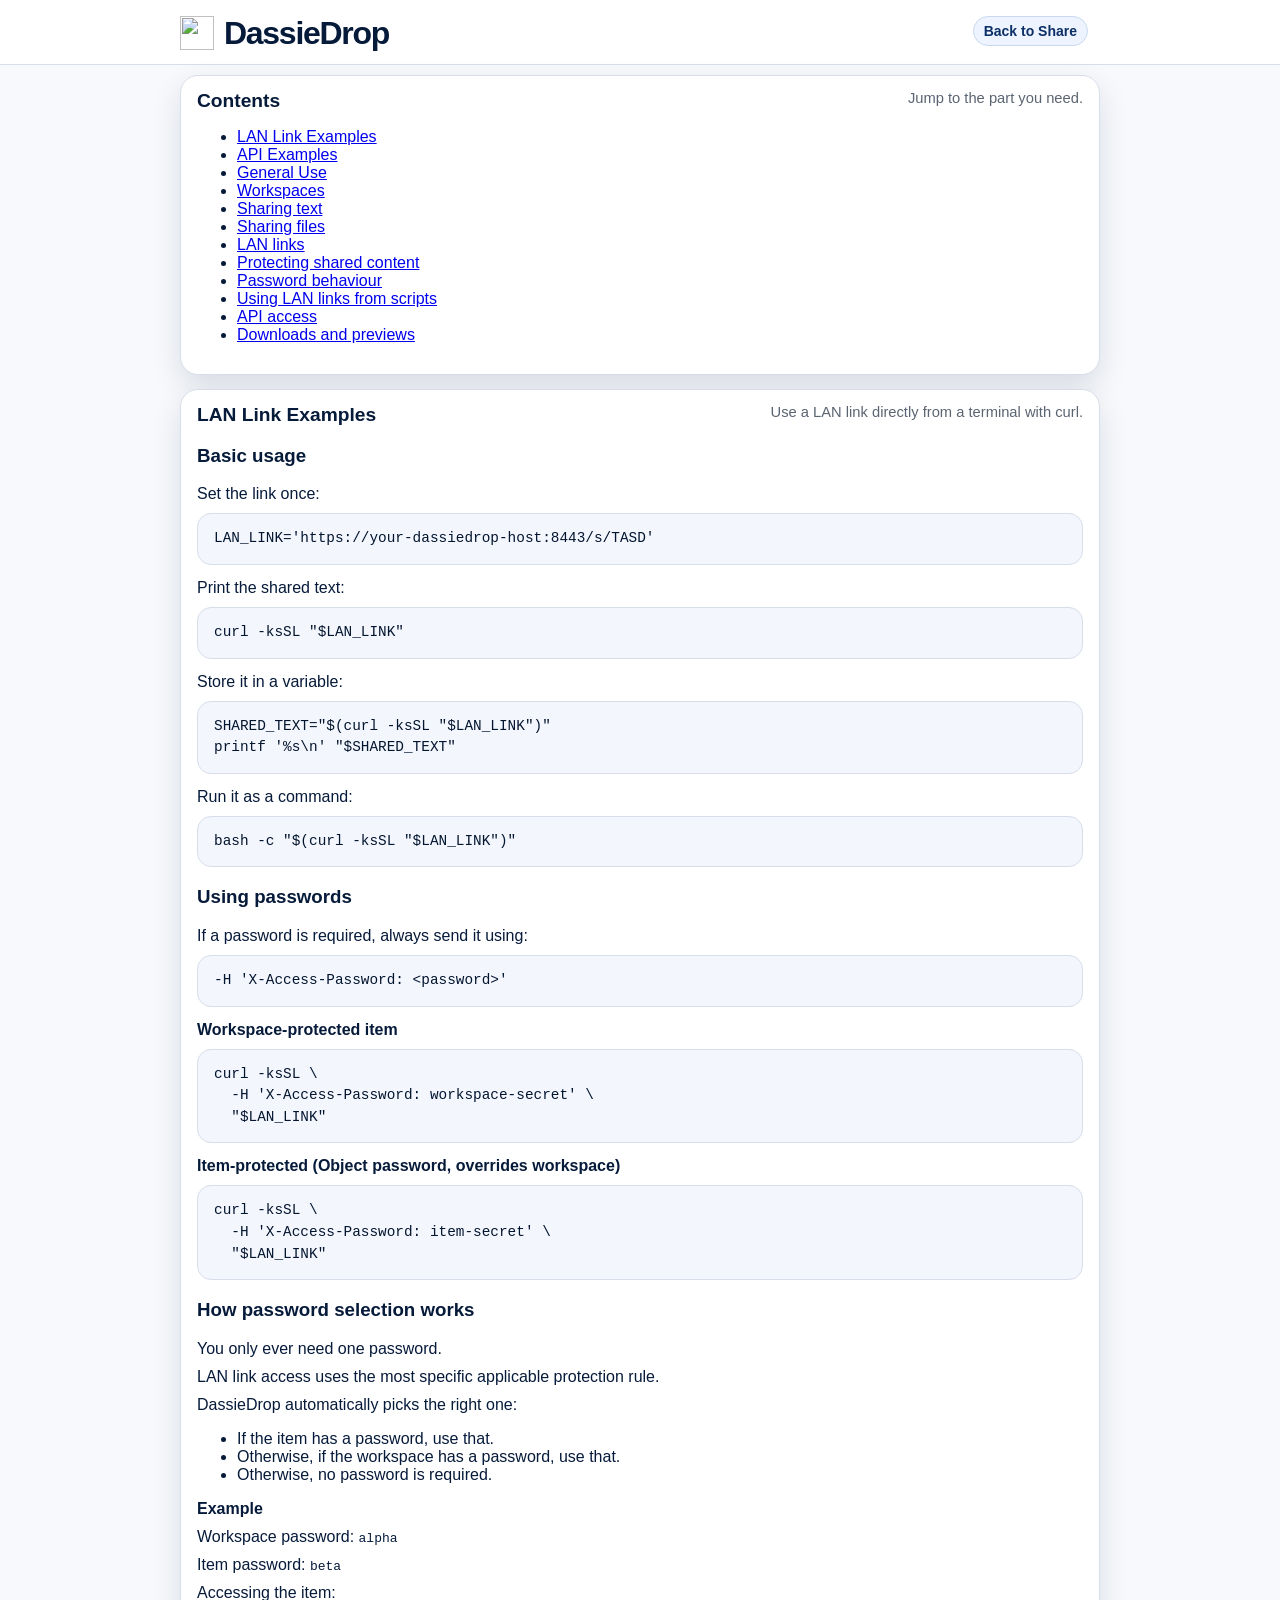
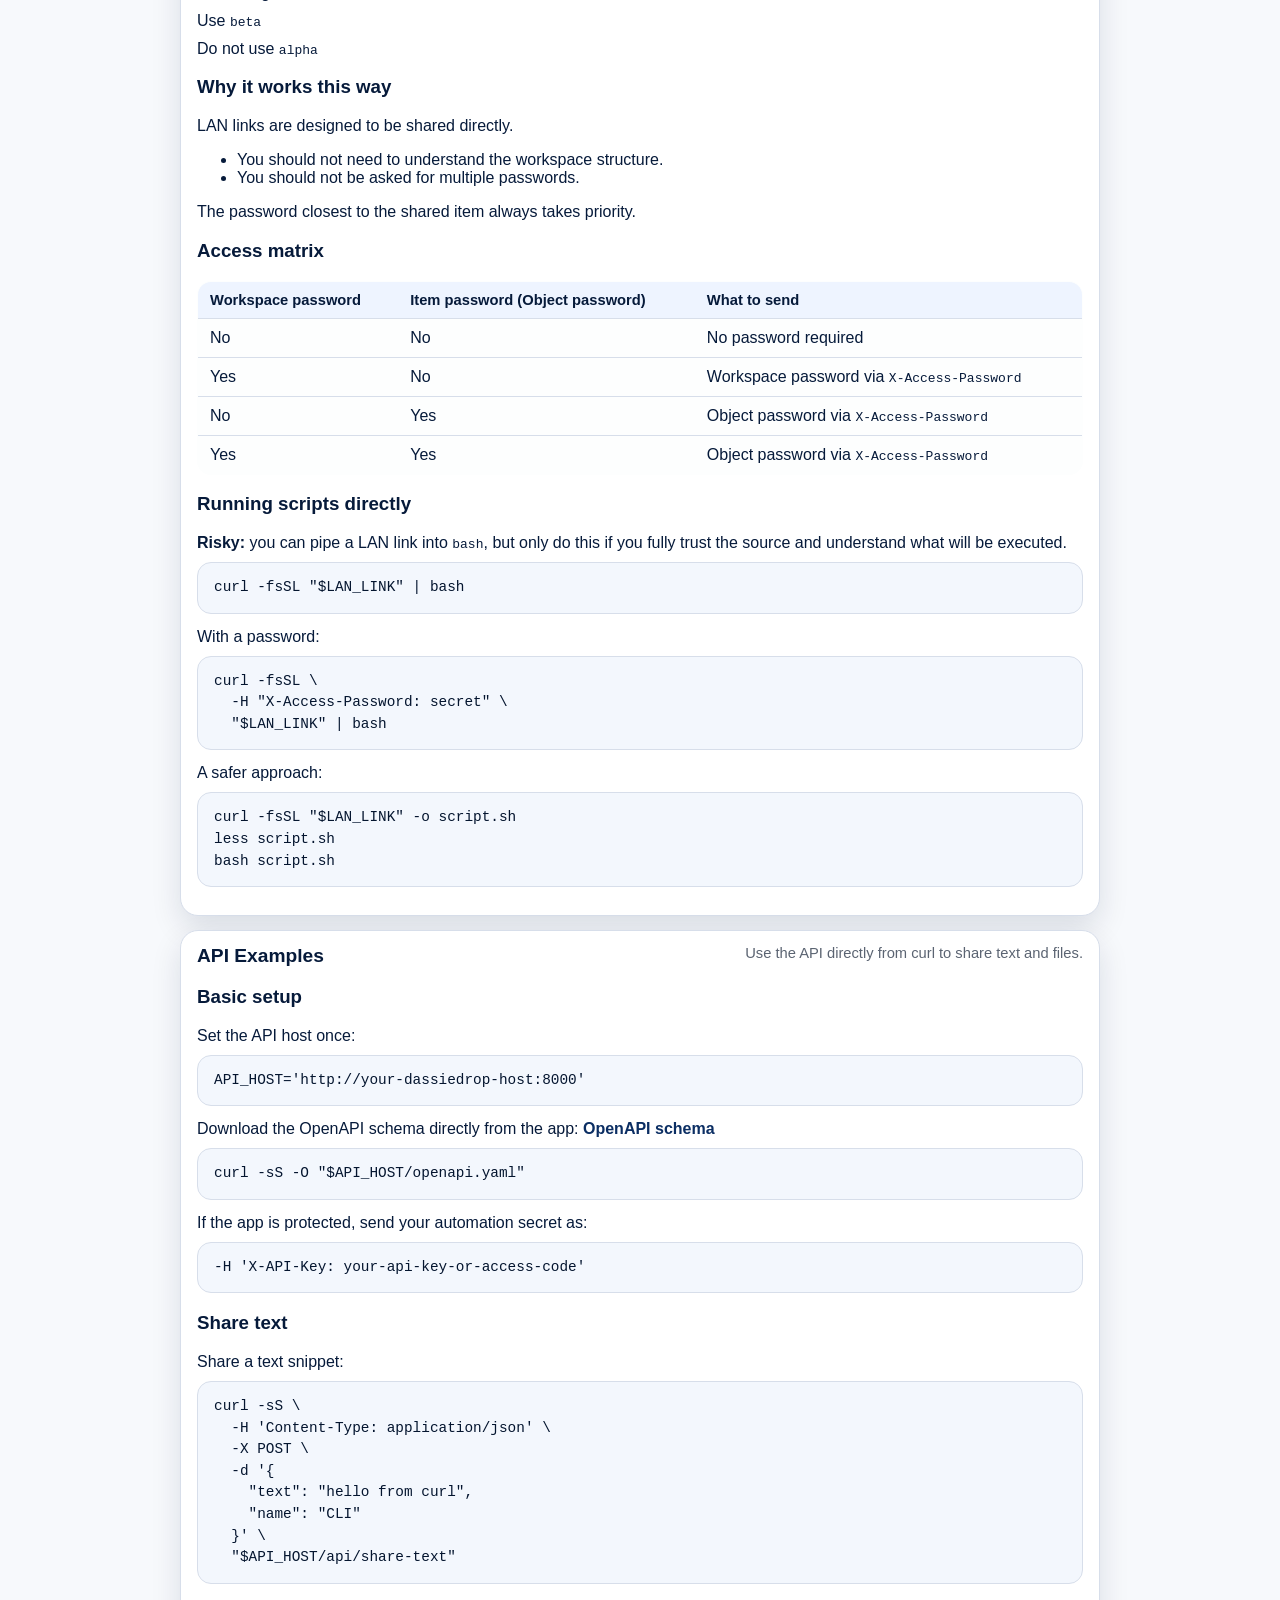
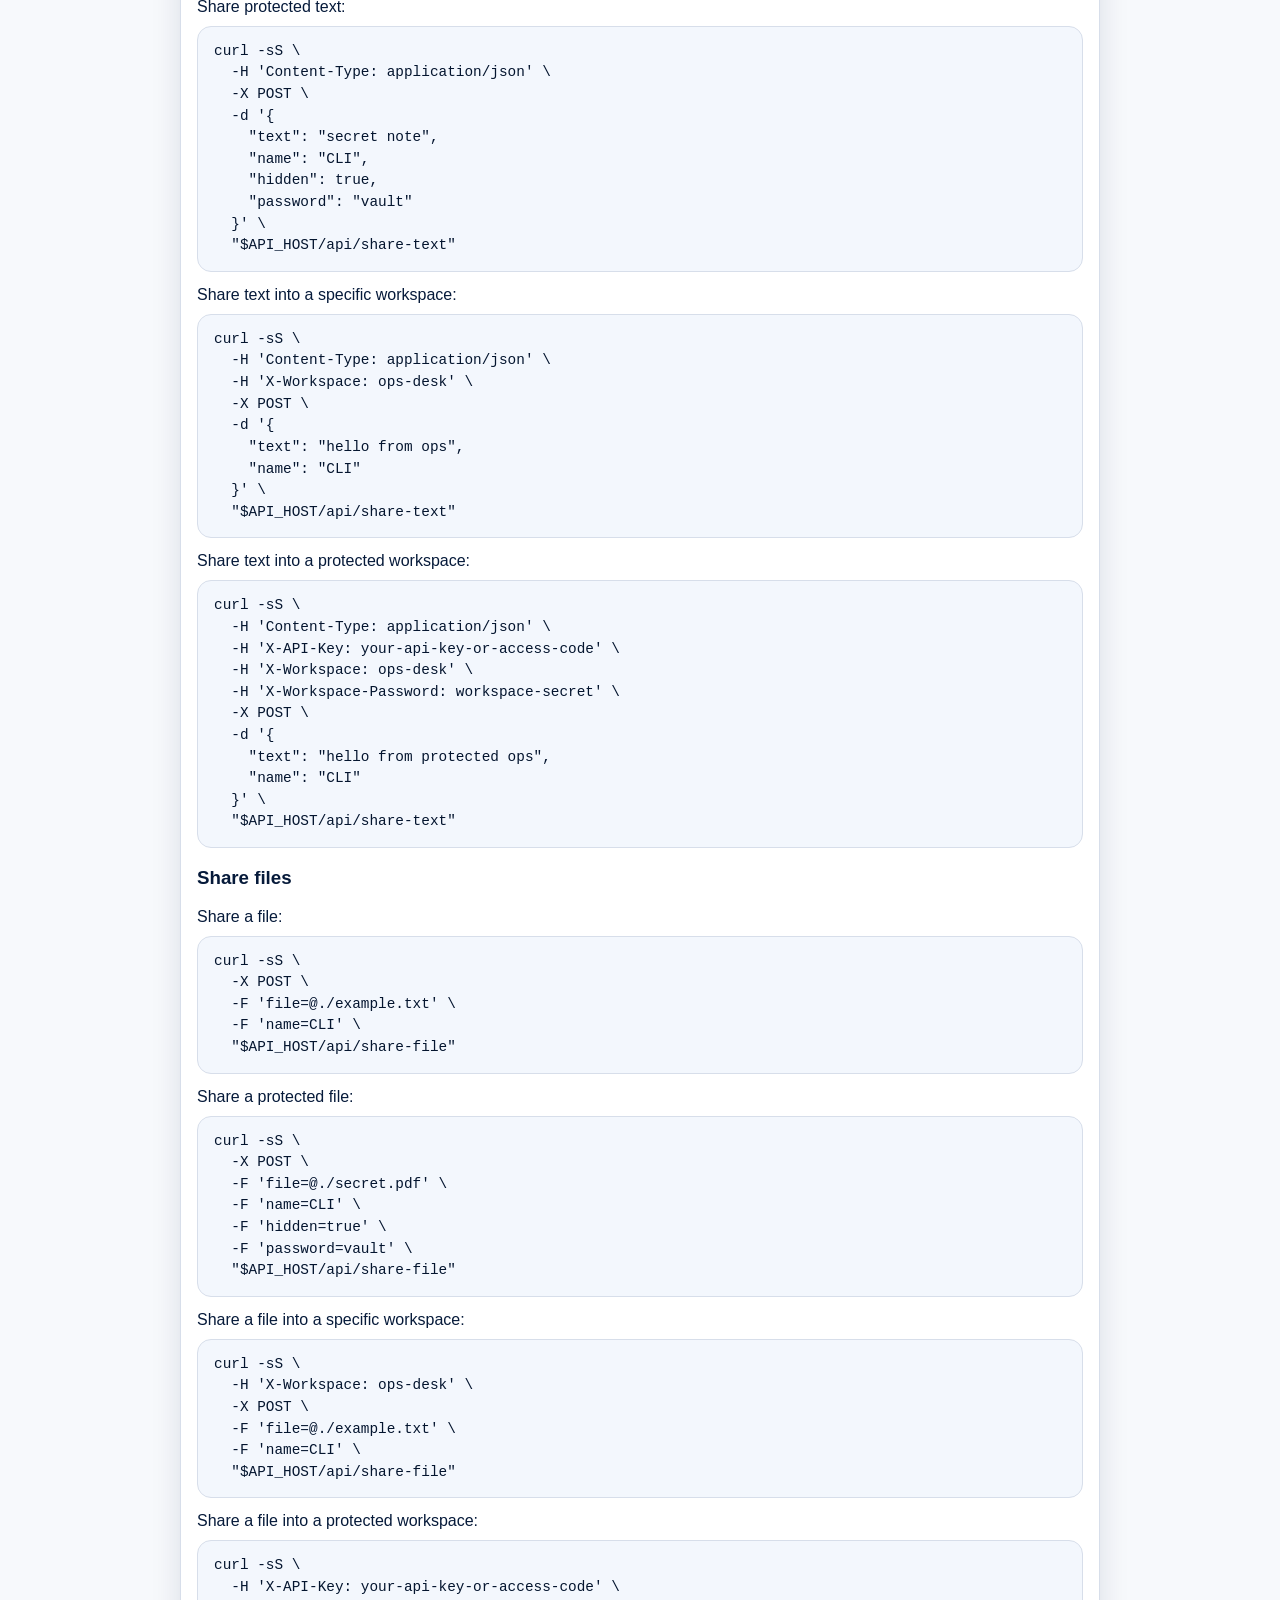
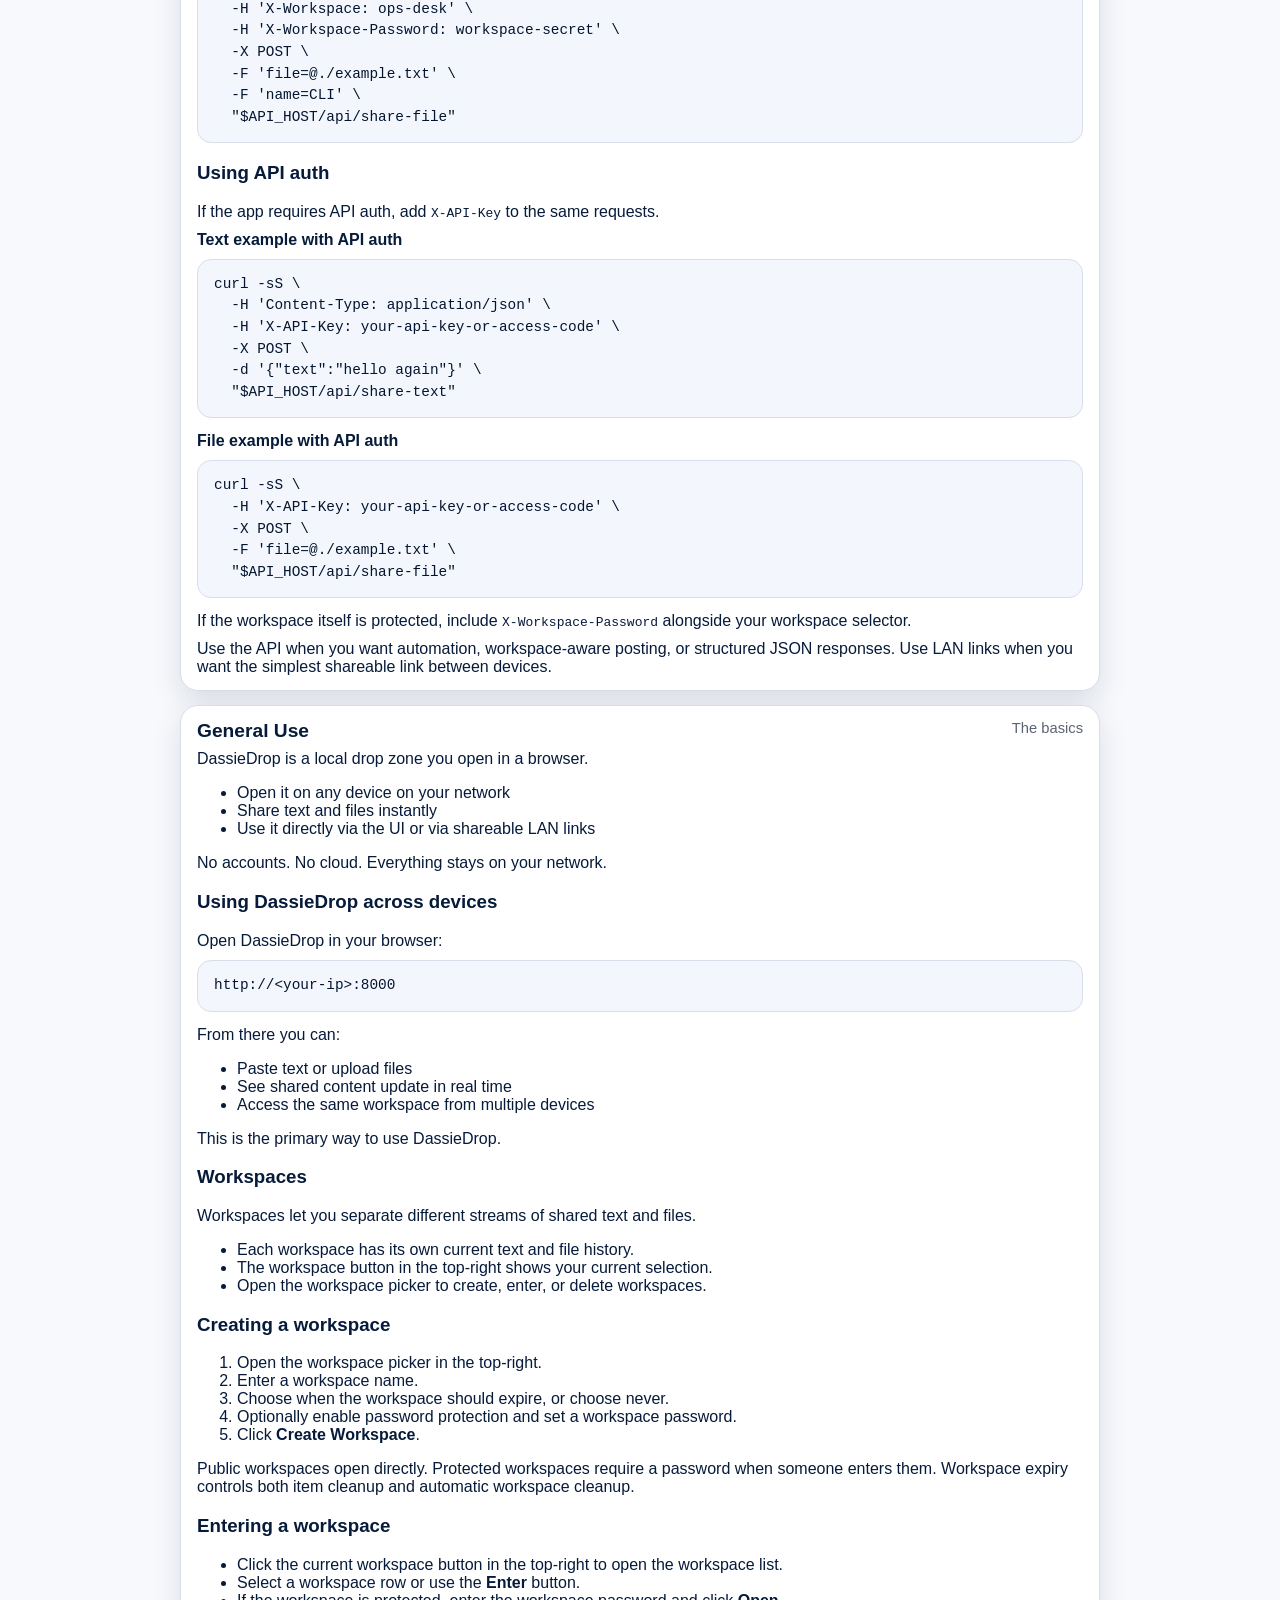
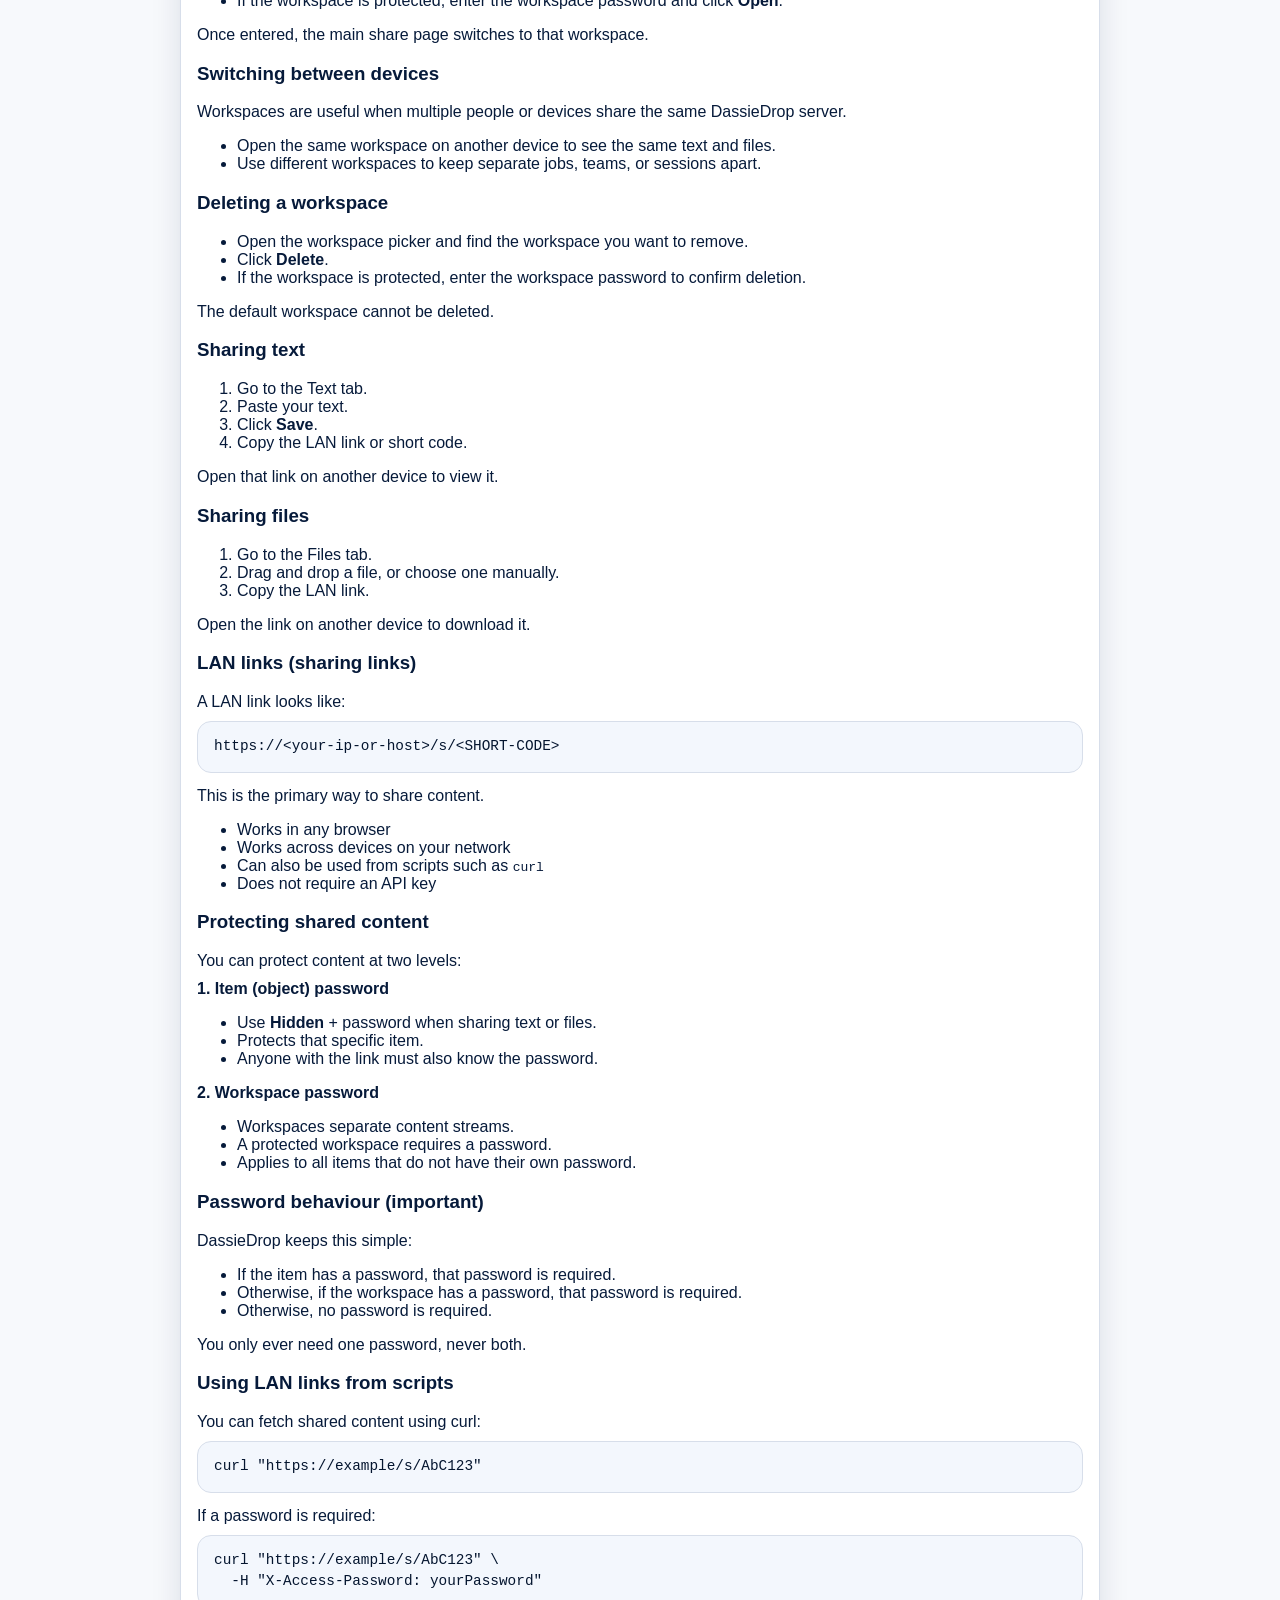
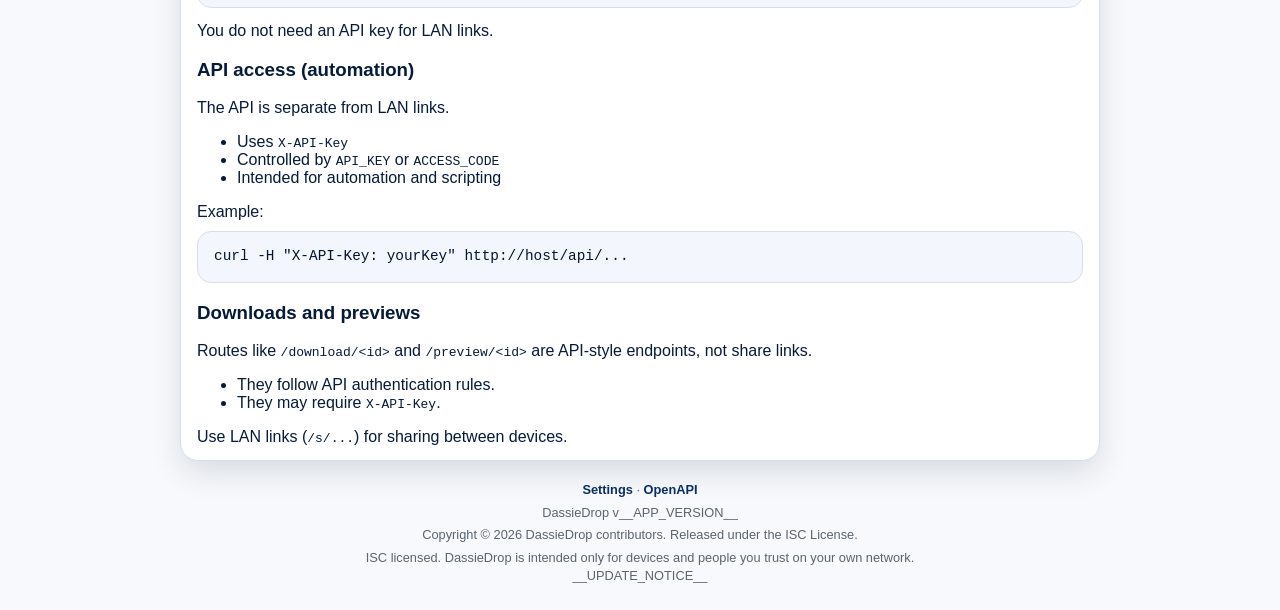
==== templates/help.html @ 5d71a3f2 "Add workspace settings and stronger secret hashing" ====
<!doctype html>
<html lang="en">
<head>
  <meta charset="utf-8">
  <meta name="viewport" content="width=device-width, initial-scale=1">
  <title>DassieDrop Help</title>
  <meta name="dassiedrop-csrf-token" content="__CSRF_TOKEN__">
  <link rel="icon" type="image/png" href="/assets/DassieDrop-dassie-icon.png">
  <link rel="stylesheet" href="/assets/app.css">
</head>
<body>
<div class="header-bar">
  <main class="shell shell-header">
    <section class="hero">
      <div class="hero-top">
        <div class="hero-copy">
          <div class="hero-title-row hero-title-row-workspace">
            <div class="hero-brand-row">
              <a class="hero-brand-link" href="https://github.com/vossie/DassieDrop" target="_blank" rel="noreferrer">
                <img class="hero-mark" src="/assets/DassieDrop-dassie-icon.png" alt="">
                <span class="hero-title-text">DassieDrop</span>
              </a>
            </div>
            <div class="workspace-selector-wrap">
              <a class="workspace-pill" href="/" aria-label="Back to main share page" title="Back to main share page">
                <span class="workspace-pill-label">Back to Share</span>
              </a>
            </div>
          </div>
          <h1 class="sr-only">DassieDrop Help</h1>
        </div>
      </div>
    </section>
  </main>
</div>

<main class="shell">
  <section class="grid">
    <article class="panel tab-panel help-panel">
      <div class="panel-title help-panel-title">
        <h2>Contents</h2>
        <div class="meta">Jump to the part you need.</div>
      </div>
      <div class="help-copy">
        <ul>
          <li><a href="#lan-link-examples">LAN Link Examples</a></li>
          <li><a href="#api-examples">API Examples</a></li>
          <li><a href="#general-use">General Use</a></li>
          <li><a href="#workspaces">Workspaces</a></li>
          <li><a href="#sharing-text">Sharing text</a></li>
          <li><a href="#sharing-files">Sharing files</a></li>
          <li><a href="#lan-links">LAN links</a></li>
          <li><a href="#protecting-shared-content">Protecting shared content</a></li>
          <li><a href="#password-behaviour">Password behaviour</a></li>
          <li><a href="#using-lan-links-from-scripts">Using LAN links from scripts</a></li>
          <li><a href="#api-access">API access</a></li>
          <li><a href="#downloads-and-previews">Downloads and previews</a></li>
        </ul>
      </div>
    </article>

    <article id="lan-link-examples" class="panel tab-panel help-panel">
      <div class="panel-title help-panel-title">
        <h2>LAN Link Examples</h2>
        <div class="meta">Use a LAN link directly from a terminal with curl.</div>
      </div>
      <div class="help-copy">
        <h3>Basic usage</h3>
        <p>Set the link once:</p>
        <pre class="help-code"><code>LAN_LINK='https://your-dassiedrop-host:8443/s/TASD'</code></pre>

        <p>Print the shared text:</p>
        <pre class="help-code"><code>curl -ksSL "$LAN_LINK"</code></pre>

        <p>Store it in a variable:</p>
        <pre class="help-code"><code>SHARED_TEXT="$(curl -ksSL "$LAN_LINK")"
printf '%s\n' "$SHARED_TEXT"</code></pre>

        <p>Run it as a command:</p>
        <pre class="help-code"><code>bash -c "$(curl -ksSL "$LAN_LINK")"</code></pre>

        <h3>Using passwords</h3>
        <p>If a password is required, always send it using:</p>
        <pre class="help-code"><code>-H 'X-Access-Password: &lt;password&gt;'</code></pre>

        <p><strong>Workspace-protected item</strong></p>
        <pre class="help-code"><code>curl -ksSL \
  -H 'X-Access-Password: workspace-secret' \
  "$LAN_LINK"</code></pre>

        <p><strong>Item-protected (Object password, overrides workspace)</strong></p>
        <pre class="help-code"><code>curl -ksSL \
  -H 'X-Access-Password: item-secret' \
  "$LAN_LINK"</code></pre>

        <h3>How password selection works</h3>
        <p>You only ever need one password.</p>
        <p>LAN link access uses the most specific applicable protection rule.</p>
        <p>DassieDrop automatically picks the right one:</p>
        <ul>
          <li>If the item has a password, use that.</li>
          <li>Otherwise, if the workspace has a password, use that.</li>
          <li>Otherwise, no password is required.</li>
        </ul>

        <p><strong>Example</strong></p>
        <p>Workspace password: <code>alpha</code></p>
        <p>Item password: <code>beta</code></p>
        <p>Accessing the item:</p>
        <p>Use <code>beta</code></p>
        <p>Do not use <code>alpha</code></p>

        <h3>Why it works this way</h3>
        <p>LAN links are designed to be shared directly.</p>
        <ul>
          <li>You should not need to understand the workspace structure.</li>
          <li>You should not be asked for multiple passwords.</li>
        </ul>
        <p>The password closest to the shared item always takes priority.</p>

        <h3>Access matrix</h3>
        <table class="help-table">
          <thead>
            <tr>
              <th>Workspace password</th>
              <th>Item password (Object password)</th>
              <th>What to send</th>
            </tr>
          </thead>
          <tbody>
            <tr>
              <td>No</td>
              <td>No</td>
              <td>No password required</td>
            </tr>
            <tr>
              <td>Yes</td>
              <td>No</td>
              <td>Workspace password via <code>X-Access-Password</code></td>
            </tr>
            <tr>
              <td>No</td>
              <td>Yes</td>
              <td>Object password via <code>X-Access-Password</code></td>
            </tr>
            <tr>
              <td>Yes</td>
              <td>Yes</td>
              <td>Object password via <code>X-Access-Password</code></td>
            </tr>
          </tbody>
        </table>

        <h3>Running scripts directly</h3>
        <p><strong>Risky:</strong> you can pipe a LAN link into <code>bash</code>, but only do this if you fully trust the source and understand what will be executed.</p>
        <pre class="help-code"><code>curl -fsSL "$LAN_LINK" | bash</code></pre>

        <p>With a password:</p>
        <pre class="help-code"><code>curl -fsSL \
  -H "X-Access-Password: secret" \
  "$LAN_LINK" | bash</code></pre>

        <p>A safer approach:</p>
        <pre class="help-code"><code>curl -fsSL "$LAN_LINK" -o script.sh
less script.sh
bash script.sh</code></pre>
      </div>
    </article>

    <article id="api-examples" class="panel tab-panel help-panel">
      <div class="panel-title help-panel-title">
        <h2>API Examples</h2>
        <div class="meta">Use the API directly from curl to share text and files.</div>
      </div>
      <div class="help-copy">
        <h3>Basic setup</h3>
        <p>Set the API host once:</p>
        <pre class="help-code"><code>API_HOST='http://your-dassiedrop-host:8000'</code></pre>

        <p>Download the OpenAPI schema directly from the app: <a class="footer-link" href="/openapi.yaml">OpenAPI schema</a></p>
        <pre class="help-code"><code>curl -sS -O "$API_HOST/openapi.yaml"</code></pre>

        <p>If the app is protected, send your automation secret as:</p>
        <pre class="help-code"><code>-H 'X-API-Key: your-api-key-or-access-code'</code></pre>

        <h3>Share text</h3>
        <p>Share a text snippet:</p>
        <pre class="help-code"><code>curl -sS \
  -H 'Content-Type: application/json' \
  -X POST \
  -d '{
    "text": "hello from curl",
    "name": "CLI"
  }' \
  "$API_HOST/api/share-text"</code></pre>

        <p>Share protected text:</p>
        <pre class="help-code"><code>curl -sS \
  -H 'Content-Type: application/json' \
  -X POST \
  -d '{
    "text": "secret note",
    "name": "CLI",
    "hidden": true,
    "password": "vault"
  }' \
  "$API_HOST/api/share-text"</code></pre>

        <p>Share text into a specific workspace:</p>
        <pre class="help-code"><code>curl -sS \
  -H 'Content-Type: application/json' \
  -H 'X-Workspace: ops-desk' \
  -X POST \
  -d '{
    "text": "hello from ops",
    "name": "CLI"
  }' \
  "$API_HOST/api/share-text"</code></pre>

        <p>Share text into a protected workspace:</p>
        <pre class="help-code"><code>curl -sS \
  -H 'Content-Type: application/json' \
  -H 'X-API-Key: your-api-key-or-access-code' \
  -H 'X-Workspace: ops-desk' \
  -H 'X-Workspace-Password: workspace-secret' \
  -X POST \
  -d '{
    "text": "hello from protected ops",
    "name": "CLI"
  }' \
  "$API_HOST/api/share-text"</code></pre>

        <h3>Share files</h3>
        <p>Share a file:</p>
        <pre class="help-code"><code>curl -sS \
  -X POST \
  -F 'file=@./example.txt' \
  -F 'name=CLI' \
  "$API_HOST/api/share-file"</code></pre>

        <p>Share a protected file:</p>
        <pre class="help-code"><code>curl -sS \
  -X POST \
  -F 'file=@./secret.pdf' \
  -F 'name=CLI' \
  -F 'hidden=true' \
  -F 'password=vault' \
  "$API_HOST/api/share-file"</code></pre>

        <p>Share a file into a specific workspace:</p>
        <pre class="help-code"><code>curl -sS \
  -H 'X-Workspace: ops-desk' \
  -X POST \
  -F 'file=@./example.txt' \
  -F 'name=CLI' \
  "$API_HOST/api/share-file"</code></pre>

        <p>Share a file into a protected workspace:</p>
        <pre class="help-code"><code>curl -sS \
  -H 'X-API-Key: your-api-key-or-access-code' \
  -H 'X-Workspace: ops-desk' \
  -H 'X-Workspace-Password: workspace-secret' \
  -X POST \
  -F 'file=@./example.txt' \
  -F 'name=CLI' \
  "$API_HOST/api/share-file"</code></pre>

        <h3>Using API auth</h3>
        <p>If the app requires API auth, add <code>X-API-Key</code> to the same requests.</p>

        <p><strong>Text example with API auth</strong></p>
        <pre class="help-code"><code>curl -sS \
  -H 'Content-Type: application/json' \
  -H 'X-API-Key: your-api-key-or-access-code' \
  -X POST \
  -d '{"text":"hello again"}' \
  "$API_HOST/api/share-text"</code></pre>

        <p><strong>File example with API auth</strong></p>
        <pre class="help-code"><code>curl -sS \
  -H 'X-API-Key: your-api-key-or-access-code' \
  -X POST \
  -F 'file=@./example.txt' \
  "$API_HOST/api/share-file"</code></pre>

        <p>If the workspace itself is protected, include <code>X-Workspace-Password</code> alongside your workspace selector.</p>
        <p>Use the API when you want automation, workspace-aware posting, or structured JSON responses. Use LAN links when you want the simplest shareable link between devices.</p>
      </div>
    </article>

    <article id="general-use" class="panel tab-panel help-panel">
      <div class="panel-title help-panel-title">
        <h2>General Use</h2>
        <div class="meta">The basics</div>
      </div>
      <div class="help-copy">
        <p>DassieDrop is a local drop zone you open in a browser.</p>
        <ul>
          <li>Open it on any device on your network</li>
          <li>Share text and files instantly</li>
          <li>Use it directly via the UI or via shareable LAN links</li>
        </ul>
        <p>No accounts. No cloud. Everything stays on your network.</p>

        <h3>Using DassieDrop across devices</h3>
        <p>Open DassieDrop in your browser:</p>
        <pre class="help-code"><code>http://&lt;your-ip&gt;:8000</code></pre>
        <p>From there you can:</p>
        <ul>
          <li>Paste text or upload files</li>
          <li>See shared content update in real time</li>
          <li>Access the same workspace from multiple devices</li>
        </ul>
        <p>This is the primary way to use DassieDrop.</p>

        <h3 id="workspaces">Workspaces</h3>
        <p>Workspaces let you separate different streams of shared text and files.</p>
        <ul>
          <li>Each workspace has its own current text and file history.</li>
          <li>The workspace button in the top-right shows your current selection.</li>
          <li>Open the workspace picker to create, enter, or delete workspaces.</li>
        </ul>

        <h3>Creating a workspace</h3>
        <ol>
          <li>Open the workspace picker in the top-right.</li>
          <li>Enter a workspace name.</li>
          <li>Choose when the workspace should expire, or choose never.</li>
          <li>Optionally enable password protection and set a workspace password.</li>
          <li>Click <strong>Create Workspace</strong>.</li>
        </ol>
        <p>Public workspaces open directly. Protected workspaces require a password when someone enters them. Workspace expiry controls both item cleanup and automatic workspace cleanup.</p>

        <h3>Entering a workspace</h3>
        <ul>
          <li>Click the current workspace button in the top-right to open the workspace list.</li>
          <li>Select a workspace row or use the <strong>Enter</strong> button.</li>
          <li>If the workspace is protected, enter the workspace password and click <strong>Open</strong>.</li>
        </ul>
        <p>Once entered, the main share page switches to that workspace.</p>

        <h3>Switching between devices</h3>
        <p>Workspaces are useful when multiple people or devices share the same DassieDrop server.</p>
        <ul>
          <li>Open the same workspace on another device to see the same text and files.</li>
          <li>Use different workspaces to keep separate jobs, teams, or sessions apart.</li>
        </ul>

        <h3>Deleting a workspace</h3>
        <ul>
          <li>Open the workspace picker and find the workspace you want to remove.</li>
          <li>Click <strong>Delete</strong>.</li>
          <li>If the workspace is protected, enter the workspace password to confirm deletion.</li>
        </ul>
        <p>The default workspace cannot be deleted.</p>

        <h3 id="sharing-text">Sharing text</h3>
        <ol>
          <li>Go to the Text tab.</li>
          <li>Paste your text.</li>
          <li>Click <strong>Save</strong>.</li>
          <li>Copy the LAN link or short code.</li>
        </ol>
        <p>Open that link on another device to view it.</p>

        <h3 id="sharing-files">Sharing files</h3>
        <ol>
          <li>Go to the Files tab.</li>
          <li>Drag and drop a file, or choose one manually.</li>
          <li>Copy the LAN link.</li>
        </ol>
        <p>Open the link on another device to download it.</p>

        <h3 id="lan-links">LAN links (sharing links)</h3>
        <p>A LAN link looks like:</p>
        <pre class="help-code"><code>https://&lt;your-ip-or-host&gt;/s/&lt;SHORT-CODE&gt;</code></pre>
        <p>This is the primary way to share content.</p>
        <ul>
          <li>Works in any browser</li>
          <li>Works across devices on your network</li>
          <li>Can also be used from scripts such as <code>curl</code></li>
          <li>Does not require an API key</li>
        </ul>

        <h3 id="protecting-shared-content">Protecting shared content</h3>
        <p>You can protect content at two levels:</p>
        <p><strong>1. Item (object) password</strong></p>
        <ul>
          <li>Use <strong>Hidden</strong> + password when sharing text or files.</li>
          <li>Protects that specific item.</li>
          <li>Anyone with the link must also know the password.</li>
        </ul>
        <p><strong>2. Workspace password</strong></p>
        <ul>
          <li>Workspaces separate content streams.</li>
          <li>A protected workspace requires a password.</li>
          <li>Applies to all items that do not have their own password.</li>
        </ul>

        <h3 id="password-behaviour">Password behaviour (important)</h3>
        <p>DassieDrop keeps this simple:</p>
        <ul>
          <li>If the item has a password, that password is required.</li>
          <li>Otherwise, if the workspace has a password, that password is required.</li>
          <li>Otherwise, no password is required.</li>
        </ul>
        <p>You only ever need one password, never both.</p>

        <h3 id="using-lan-links-from-scripts">Using LAN links from scripts</h3>
        <p>You can fetch shared content using curl:</p>
        <pre class="help-code"><code>curl "https://example/s/AbC123"</code></pre>
        <p>If a password is required:</p>
        <pre class="help-code"><code>curl "https://example/s/AbC123" \
  -H "X-Access-Password: yourPassword"</code></pre>
        <p>You do not need an API key for LAN links.</p>

        <h3 id="api-access">API access (automation)</h3>
        <p>The API is separate from LAN links.</p>
        <ul>
          <li>Uses <code>X-API-Key</code></li>
          <li>Controlled by <code>API_KEY</code> or <code>ACCESS_CODE</code></li>
          <li>Intended for automation and scripting</li>
        </ul>
        <p>Example:</p>
        <pre class="help-code"><code>curl -H "X-API-Key: yourKey" http://host/api/...</code></pre>

        <h3 id="downloads-and-previews">Downloads and previews</h3>
        <p>Routes like <code>/download/&lt;id&gt;</code> and <code>/preview/&lt;id&gt;</code> are API-style endpoints, not share links.</p>
        <ul>
          <li>They follow API authentication rules.</li>
          <li>They may require <code>X-API-Key</code>.</li>
        </ul>
        <p>Use LAN links (<code>/s/...</code>) for sharing between devices.</p>
      </div>
    </article>
  </section>

  <footer class="app-footer" aria-label="Licensing and privacy notice">
    <p class="footer-line">
      <a class="footer-link" href="/settings">Settings</a>
      ·
      <a class="footer-link" href="/openapi.yaml">OpenAPI</a>
    </p>
    <p class="footer-line">
      DassieDrop v__APP_VERSION__
    </p>
    <p class="footer-line">
      Copyright © 2026 DassieDrop contributors. Released under the ISC License.
    </p>
    <p class="footer-line">
      ISC licensed. DassieDrop is intended only for devices and people you trust on your own network.
    </p>
    __UPDATE_NOTICE__
  </footer>
</main>
</body>
</html>
---- assets/app.css ----
:root {
  --bg: #f7f9fc;
  --panel: #ffffff;
  --ink: #061a3a;
  --muted: #5b6472;
  --line: #d7deea;
  --accent: #0b2e63;
  --accent-strong: #061a3a;
  --danger: #b36a2e;
  --shadow: rgba(6, 26, 58, 0.12);
  --ring: #0b2e63;
}
* { box-sizing: border-box; }
body {
  margin: 0;
  font-family: Inter, Manrope, "SF Pro Display", "Segoe UI", sans-serif;
  background: var(--bg);
  color: var(--ink);
}
.header-bar {
  background: #ffffff;
  border-bottom: 1px solid var(--line);
}
.shell {
  max-width: 1100px;
  margin: 0 auto;
  padding: 24px;
}
main.shell {
  padding-top: 10px;
}
.shell-header {
  padding-top: 16px;
  padding-bottom: 16px;
}
.hero {
  padding: 4px 0 0;
  max-width: 920px;
  margin: 0 auto;
}
.hero-top {
  display: flex;
  align-items: center;
  justify-content: flex-start;
  gap: 12px 20px;
  flex-wrap: nowrap;
}
.hero-copy {
  flex: 1 1 auto;
  min-width: 0;
}
.hero-title-row {
  display: flex;
  align-items: center;
  gap: 12px;
  min-width: 0;
  flex-wrap: nowrap;
  width: 100%;
}
.hero-title-row-workspace {
  display: grid;
  grid-template-columns: auto minmax(0, 1fr) auto;
  align-items: center;
  column-gap: 12px;
}
.hero-brand-row {
  display: inline-flex;
  align-items: center;
  gap: 12px;
  flex: 0 0 auto;
  min-width: 0;
}
.header-actions {
  display: inline-flex;
  align-items: center;
  justify-self: end;
  gap: 10px;
  min-width: 0;
}
.hero-mark {
  display: block;
  width: 34px;
  height: 34px;
  object-fit: contain;
  flex: 0 0 auto;
}
.hero-title-text {
  display: inline-block;
  font-size: clamp(1.4rem, 2.6vw, 2rem);
  font-weight: 700;
  letter-spacing: -0.04em;
  line-height: 1;
  color: var(--ink);
}
h1 {
  margin: 0;
  font-size: clamp(1.35rem, 3vw, 2.15rem);
  line-height: 1;
  letter-spacing: -0.04em;
}
.sr-only {
  position: absolute;
  width: 1px;
  height: 1px;
  padding: 0;
  margin: -1px;
  overflow: hidden;
  clip: rect(0, 0, 0, 0);
  white-space: nowrap;
  border: 0;
}
.subhead {
  flex: 1 1 auto;
  min-width: 0;
  color: var(--muted);
  font-size: 0.94rem;
  line-height: 1.35;
  margin: 0;
  margin-left: auto;
  padding-top: 0;
  white-space: nowrap;
  text-align: right;
}
.hero-title-row-workspace .subhead {
  text-align: center;
}
.hero-input-row {
  flex: 0 1 280px;
}
.tabs .hero-input-row {
  flex: 0 1 280px;
}
.tabs .hero-input-row .inline-input {
  width: 100%;
}
.grid {
  display: block;
}
.tabs {
  display: flex;
  align-items: center;
  gap: 10px;
  margin: 6px 0 12px;
  flex-wrap: wrap;
  max-width: 920px;
  margin-left: auto;
  margin-right: auto;
}
.tabs-panel {
  padding: 12px 16px;
}
.header-help-link {
  display: inline-flex;
  align-items: center;
  justify-content: center;
  width: 28px;
  height: 28px;
  border: 1px solid var(--line);
  border-radius: 999px;
  background: #eef2f7;
  color: var(--accent);
  text-decoration: none;
  font-size: 14px;
  font-weight: 700;
  line-height: 1;
  transition: background 120ms ease, border-color 120ms ease, color 120ms ease;
}
.header-help-link:hover {
  background: #e4ebf4;
  border-color: #c8d8f0;
}
.header-help-link:focus-visible {
  outline: 2px solid var(--ring);
  outline-offset: 2px;
}
.tab-btn {
  min-width: 120px;
  gap: 8px;
  box-shadow: none;
  background: #eef2f7;
  color: var(--ink);
  border: 1px solid var(--line);
}
.tab-btn.has-update::after {
  content: "";
  width: 10px;
  height: 10px;
  border-radius: 999px;
  background: #b36a2e;
  box-shadow: 0 0 0 3px rgba(179, 106, 46, 0.16);
  flex: 0 0 auto;
}
.tab-btn.active.has-update::after {
  background: #b36a2e;
  box-shadow: 0 0 0 3px rgba(255, 255, 255, 0.3);
}
.tab-btn:hover {
  background: #e4ebf4;
}
.tab-btn.active {
  background: var(--accent);
  color: #fff;
  border-color: transparent;
  box-shadow: 0 10px 24px rgba(6, 26, 58, 0.16);
}
.panel {
  background: var(--panel);
  border: 1px solid var(--line);
  border-radius: 18px;
  padding: 14px 16px;
  box-shadow: 0 12px 30px var(--shadow);
}
.panel.tab-panel.hidden {
  display: none;
}
.tab-panel {
  max-width: 920px;
  margin: 0 auto 14px;
}
.hero-brand-link {
  display: inline-flex;
  align-items: center;
  gap: 10px;
  flex: 0 0 auto;
  line-height: 1;
  text-decoration: none;
  color: inherit;
  transform: translateY(2px);
}
.workspace-pill {
  display: inline-flex;
  align-items: center;
  justify-content: center;
  gap: 6px;
  min-height: 30px;
  padding: 4px 10px;
  border-radius: 999px;
  border: 1px solid #c8d8f0;
  background: #eef4ff;
  color: #0b2f66;
  text-decoration: none;
  font-size: 14px;
  font-weight: 600;
  line-height: 1.2;
  box-shadow: none;
  transition: background 120ms ease, color 120ms ease, border-color 120ms ease;
  cursor: pointer;
  align-self: center;
  margin-left: auto;
  flex: 0 0 auto;
  max-width: 100%;
}
.workspace-selector-wrap {
  position: relative;
  display: inline-flex;
  justify-self: end;
}
.workspace-pill-label {
  display: inline-block;
  min-width: 0;
  overflow: hidden;
  text-overflow: ellipsis;
  white-space: nowrap;
}
.workspace-selector-hint {
  position: absolute;
  right: 0;
  top: calc(100% + 10px);
  max-width: 220px;
  padding: 8px 10px;
  border-radius: 12px;
  background: #0b2f66;
  color: #fff;
  font-size: 0.82rem;
  line-height: 1.3;
  box-shadow: 0 12px 24px rgba(6, 26, 58, 0.22);
  z-index: 3;
  transition: opacity 180ms ease, transform 180ms ease;
}
.workspace-selector-hint::after {
  content: "";
  position: absolute;
  right: 16px;
  bottom: 100%;
  width: 10px;
  height: 10px;
  background: #0b2f66;
  transform: rotate(45deg) translateY(4px);
}
.workspace-selector-hint.fade-out {
  opacity: 0;
  transform: translateY(4px);
}
.workspace-pill:hover {
  background: #e2edff;
  color: #0b2f66;
  border-color: #c8d8f0;
}
.app-footer {
  max-width: 920px;
  margin: 4px auto 0;
  padding: 6px 4px 0;
  color: var(--muted);
  font-size: 0.8rem;
  line-height: 1.45;
  text-align: center;
}
.footer-line {
  margin: 0;
}
.footer-line + .footer-line {
  margin-top: 4px;
}
.footer-link {
  color: var(--accent);
  text-decoration: none;
  font-weight: 600;
}
.footer-link:hover {
  text-decoration: underline;
}

.update-available {
  color: #198754;
  font-weight: 700;
}
.panel h2 {
  margin: 0 0 6px;
  font-size: 1.2rem;
}
.meta {
  color: var(--muted);
  font-size: 0.92rem;
}
.panel-title {
  display: flex;
  align-items: baseline;
  justify-content: space-between;
  gap: 12px;
  margin-bottom: 8px;
}
.panel-title h2 {
  margin: 0;
}
.help-panel-title {
  align-items: flex-start;
}
.help-copy p {
  margin: 0 0 10px;
  color: var(--ink);
}
.help-copy p:last-child {
  margin-bottom: 0;
}
.help-code {
  margin: 0 0 14px;
  padding: 14px 16px;
  border: 1px solid var(--line);
  border-radius: 14px;
  background: #f3f7fd;
  color: #04152f;
  overflow-x: auto;
  font: 0.9rem/1.5 "SFMono-Regular", Consolas, "Liberation Mono", Menlo, monospace;
}
.help-code code {
  font: inherit;
  white-space: pre;
}
.help-table {
  width: 100%;
  margin: 0 0 14px;
  border-collapse: collapse;
  border: 1px solid var(--line);
  border-radius: 14px;
  overflow: hidden;
  background: #fdfefe;
}
.help-table th,
.help-table td {
  padding: 10px 12px;
  border-bottom: 1px solid var(--line);
  text-align: left;
  vertical-align: top;
}
.help-table th {
  background: #eef4ff;
  color: var(--accent-strong);
  font-size: 0.92rem;
}
.help-table tr:last-child td {
  border-bottom: 0;
}
.text-editor-wrap {
  position: relative;
}
textarea, .rich-editor {
  width: 100%;
  min-height: 120px;
  resize: vertical;
  border: 1px solid var(--line);
  border-radius: 14px;
  background: #fdfefe;
  padding: 14px;
  font: inherit;
  color: #04152f;
  box-shadow: 0 0 0 0 rgba(11, 46, 99, 0);
  transition: border-color 140ms ease, box-shadow 140ms ease, background 140ms ease;
}
#sharedText {
  border-color: rgba(6, 26, 58, 0.5);
  background: #fff4a82b;
  padding-right: 68px;
}
.text-editor-wrap.clipboard-read-unavailable #sharedText {
  padding-right: 14px;
}
.paste-send-btn {
  position: absolute;
  top: 10px;
  right: 10px;
  width: 44px;
  height: 44px;
  min-width: 44px;
  padding: 0;
  border-radius: 14px;
  background: #ffffff;
  color: var(--accent);
  border: 1px solid #bcc8d8;
  box-shadow: none;
  z-index: 1;
}
.text-editor-wrap.clipboard-read-unavailable .paste-send-btn {
  display: none;
}
.paste-send-btn:hover {
  background: #f4f7fb;
}
.paste-send-icon {
  display: block;
  width: 24px;
  height: 24px;
  object-fit: contain;
}
.rich-editor {
  overflow: auto;
  white-space: pre-wrap;
}
.rich-editor:empty::before {
  content: attr(data-placeholder);
  color: #8590a3;
}
textarea:focus, .rich-editor:focus, input:focus {
  outline: 0;
  border-color: var(--accent-strong);
  box-shadow: 0 0 0 2px rgba(11, 46, 99, 0.28), 0 0 24px rgba(11, 46, 99, 0.22);
}
button, .file-label, .file-link {
  display: inline-flex;
  align-items: center;
  justify-content: center;
  border: 0;
  border-radius: 999px;
  padding: 12px 18px;
  font: inherit;
  cursor: pointer;
  background: var(--accent);
  color: #fff;
  text-decoration: none;
  transition: transform 120ms ease, background 120ms ease;
  box-shadow: 0 10px 24px rgba(6, 26, 58, 0.16);
}
button:hover, .file-label:hover, .file-link:hover {
  background: var(--accent-strong);
  transform: translateY(-1px);
}
.danger {
  background: #fff;
  color: var(--danger);
  border: 1px solid rgba(179, 106, 46, 0.35);
  box-shadow: none;
}
.danger:hover {
  background: #fff8f1;
}
.row {
  display: flex;
  flex-wrap: wrap;
  gap: 10px;
  margin-top: 12px;
}
.row.stack {
  flex-direction: column;
  align-items: flex-start;
  gap: 12px;
}
.text-controls-row {
  align-items: center;
  gap: 12px;
}
.checkbox-row {
  display: inline-flex;
  align-items: center;
  gap: 10px;
  color: var(--muted);
  font-size: 0.95rem;
}
.checkbox-row input {
  width: 18px;
  height: 18px;
  accent-color: var(--accent);
}
.hidden-options {
  display: none;
  width: 100%;
}
.hidden-options.visible {
  display: block;
}
.text-controls-row .hidden-options {
  width: auto;
  flex: 1 1 320px;
}
.text-controls-row .inline-input {
  width: 100%;
}
.text-controls-row .file-label {
  flex: 0 0 auto;
}
.inline-input {
  width: min(100%, 320px);
  border: 1px solid var(--line);
  border-radius: 14px;
  background: #fff;
  padding: 12px 14px;
  font: inherit;
  color: #04152f;
  box-shadow: 0 0 0 0 rgba(11, 46, 99, 0);
  transition: border-color 140ms ease, box-shadow 140ms ease, background 140ms ease;
}
textarea::placeholder,
input::placeholder,
.rich-editor:empty::before {
  color: #5a6678;
}
@media (hover: hover) and (pointer: fine) {
  textarea:hover,
  .rich-editor:hover,
  .inline-input:hover {
    border-color: #0b2e63;
    box-shadow: 0 0 0 1px #0b2e63, 0 0 18px rgba(11, 46, 99, 0.14);
  }
}
input[type="file"] {
  display: none;
}
.status {
  margin-top: 12px;
  color: var(--muted);
  font-size: 0.95rem;
  opacity: 1;
  transition: opacity 260ms ease;
}
.status:empty {
  display: none;
}
.status.fading {
  opacity: 0;
}
.history-list {
  margin: 12px 0 0;
  padding: 0;
  list-style: none;
}
.history-item {
  margin-top: 12px;
  padding: 14px;
  border: 1px solid rgba(6, 26, 58, 0.5);
  border-radius: 18px;
  background: #fbfcfe;
  box-shadow: 0 0 0 0 rgba(11, 46, 99, 0);
  transition: border-color 140ms ease, box-shadow 140ms ease, background 140ms ease;
}
.history-item:first-child {
  margin-top: 0;
}
.history-head {
  display: block;
}
.history-actions {
  display: flex;
  gap: 8px;
  flex-wrap: wrap;
  margin-left: auto;
  padding-left: 20px;
}
.history-actions button, .history-actions a {
  padding: 8px 12px;
  font-size: 0.92rem;
}
.share-link {
  color: var(--accent-strong);
  text-decoration: none;
  font-size: 0.85rem;
  align-self: center;
  padding: 4px 0;
}
.share-link:hover {
  text-decoration: underline;
}
.history-item.copyable {
  cursor: pointer;
  -webkit-tap-highlight-color: transparent;
}
.history-item.copyable .entry-accordion-summary,
.history-item.copyable .entry-table .link-row th {
  display: none;
}
@media (hover: hover) and (pointer: fine) {
  .history-item:hover {
    border-color: #0b2e63;
    box-shadow: 0 0 0 1px #0b2e63, 0 0 18px rgba(11, 46, 99, 0.18);
  }
}
@media (hover: hover) and (pointer: fine) {
  .history-item.copyable:hover .text-card {
    border-color: #0b2e63;
    background: #fff4a8;
  }
}
.delete-btn {
  width: 42px;
  height: 42px;
  min-width: 42px;
  padding: 0;
  border-radius: 14px;
  font-size: 1.1rem;
  background: #fff;
  color: var(--accent);
  border: 0;
  box-shadow: none;
}
.delete-btn:hover {
  background: #f4f7fb;
  color: var(--accent-strong);
}
.history-body {
  margin-top: 10px;
  white-space: pre-wrap;
  word-break: break-word;
  background: #fff;
  border: 1px solid var(--line);
  border-radius: 12px;
  padding: 12px;
  color: #04152f;
}
.text-card-row {
  display: flex;
  align-items: center;
  justify-content: flex-start;
  gap: 8px;
  margin-top: 2px;
}
.text-card-label {
  display: flex;
  align-items: center;
  gap: 10px;
  margin: 0;
  padding-left: 14px;
  color: #04152f;
  font-size: 0.92rem;
  font-weight: 400;
  font-style: italic;
}
.copied-pill {
  display: inline-flex;
  align-items: center;
  border-radius: 999px;
  padding: 4px 10px;
  background: #7ee787;
  color: #0b1f14;
  font-size: 0.78rem;
  font-weight: 700;
  letter-spacing: 0;
}
.entry-table {
  width: 100%;
  border-collapse: separate;
  border-spacing: 0;
  margin-bottom: 12px;
  overflow: hidden;
  border: 1px solid var(--line);
  border-radius: 16px;
  background: #ffffff;
}
.entry-table th,
.entry-table td {
  padding: 10px 14px;
  border-bottom: 1px solid rgba(215, 222, 234, 0.9);
  text-align: left;
  vertical-align: top;
  font-size: 0.9rem;
}
.entry-table tr:last-child th,
.entry-table tr:last-child td {
  border-bottom: 0;
}
.entry-table th {
  width: 118px;
  color: var(--muted);
  font-weight: 700;
}
.entry-table td {
  color: var(--ink);
}
.entry-table .link-row th,
.entry-table .link-row td,
.entry-table td.link-cell {
  vertical-align: middle;
}
.entry-table .link-row th,
.entry-table .link-row td {
  padding-top: 8px;
  padding-bottom: 8px;
}
.entry-table a {
  color: var(--accent);
  text-decoration: none;
  word-break: break-all;
}
.entry-table a:hover {
  text-decoration: underline;
}
.share-link-row {
  display: grid;
  grid-template-columns: auto minmax(0, 1fr);
  align-items: center;
  gap: 10px;
  width: 100%;
}
.share-link-copy {
  display: inline-flex;
  align-items: center;
  justify-content: center;
  width: 26px;
  height: 26px;
  min-width: 26px;
  min-height: 26px;
  padding: 0;
  border-radius: 10px;
  box-shadow: none;
  background: #eef2f7;
  color: var(--accent);
  border: 1px solid var(--line);
  flex: 0 0 auto;
  font-size: 0.8rem;
  line-height: 1;
}
.share-link-copy:hover {
  background: #e4ebf4;
}
.share-link-row a {
  display: flex;
  align-items: center;
  min-width: 0;
  line-height: 1.35;
  min-height: 26px;
}
.entry-accordion {
  margin-bottom: 12px;
  border: 1px solid var(--line);
  border-radius: 16px;
  background: #ffffff;
  overflow: hidden;
}
.entry-accordion summary {
  display: flex;
  align-items: center;
  gap: 12px;
  cursor: pointer;
  list-style: none;
  padding: 12px 14px;
  color: var(--muted);
  font-size: 0.9rem;
  font-weight: 700;
}
.entry-accordion-summary {
  flex: 0 0 auto;
}
.entry-accordion-meta {
  flex: 1 1 auto;
  min-width: 0;
  overflow: hidden;
  text-overflow: ellipsis;
  white-space: nowrap;
  color: var(--muted);
  font-size: 0.86rem;
  font-weight: 500;
}
.entry-accordion[open] .entry-accordion-meta {
  display: none;
}
.entry-accordion summary::-webkit-details-marker {
  display: none;
}
.entry-accordion summary::after {
  content: "+";
  color: var(--accent);
  font-size: 1rem;
  margin-left: auto;
}
.entry-accordion[open] summary::after {
  content: "-";
}
.entry-table-compact {
  margin-bottom: 0;
  border: 0;
  border-top: 1px solid rgba(215, 222, 234, 0.9);
  border-radius: 0;
  background: transparent;
}
.text-card {
  display: block;
  width: 100%;
  min-height: 0;
  max-height: 14.5rem;
  overflow: auto;
  margin-top: 0;
  border: 1px solid var(--line);
  border-radius: 16px;
  background: #fff4a82b;
  padding: 10px 14px;
  color: var(--ink);
  box-shadow: none;
  transition: transform 120ms ease, background 120ms ease, border-color 120ms ease;
  line-height: 1.65;
}
.text-card.flash-copy {
  animation: copiedFlash 1.25s ease;
}
.text-card.masked {
  display: flex;
  align-items: center;
  letter-spacing: 0.04em;
  min-height: 0;
  line-height: 1.65;
  padding: 10px 14px;
}
@keyframes copiedFlash {
  0% {
    background: #f2f6fb;
    border-color: #0b2e63;
    box-shadow: 0 0 0 0 rgba(11, 46, 99, 0.2);
  }
  35% {
    background: #fff7bf;
    border-color: #0b2e63;
    box-shadow: 0 0 0 10px rgba(11, 46, 99, 0.06);
  }
  100% {
    background: #fff4a82b;
    border-color: var(--line);
    box-shadow: 0 0 0 0 rgba(11, 46, 99, 0);
  }
}
.text-card-actions {
  display: flex;
  align-items: center;
  justify-content: flex-end;
  gap: 6px;
  margin-left: auto;
  flex: 0 0 auto;
}
.visibility-btn {
  font-size: 1rem;
}
.file-name {
  font-weight: 600;
  word-break: break-word;
}
.file-card {
  border: 1px solid var(--line);
  border-radius: 18px;
  background: linear-gradient(180deg, #fbfdff 0%, #f7fbff 100%);
  padding: 16px;
}
.file-card-top {
  display: flex;
  justify-content: space-between;
  align-items: flex-start;
  gap: 16px;
}
.file-card-top > :first-child {
  flex: 1 1 auto;
  min-width: 0;
}
.file-card-actions {
  display: flex;
  align-items: center;
  gap: 10px;
  flex-wrap: wrap;
  margin-left: auto;
}
.workspace-panel {
  max-width: 920px;
}
.workspace-item {
  background: #fbfcfe;
  cursor: pointer;
  transition: border-color 120ms ease, background 120ms ease;
}
.workspace-item:hover {
  background: #f4f8fc;
  border-color: #bcc8d8;
}
.workspace-row {
  display: flex;
  align-items: center;
  justify-content: space-between;
  gap: 16px;
  flex-wrap: wrap;
}
.workspace-details {
  flex: 1 1 260px;
  min-width: 0;
}
.workspace-meta {
  margin-top: 6px;
}
.workspace-input {
  width: min(100%, 420px);
}
.workspace-create-row {
  width: 100%;
}
.workspace-expiry-label {
  display: inline-flex;
  align-items: center;
  gap: 8px;
  color: var(--muted);
  font-size: 0.95rem;
}
.workspace-expiry-select {
  width: auto;
  min-width: 150px;
  padding-top: 10px;
  padding-bottom: 10px;
}
.workspace-create-row .hidden-options {
  width: auto;
  flex: 1 1 320px;
}
.workspace-create-row .inline-input {
  width: 100%;
}
.workspace-auth-row {
  display: flex;
  flex-wrap: wrap;
  align-items: center;
  gap: 10px;
  margin-top: 12px;
}
.workspace-auth-label {
  flex: 1 1 100%;
}
.workspace-auth-input {
  width: min(100%, 320px);
}
.workspace-cancel-btn {
  background: #eef2f7;
  color: var(--ink);
  border: 1px solid var(--line);
  box-shadow: none;
}
.workspace-cancel-btn:hover {
  background: #e4ebf4;
}
.settings-form {
  display: grid;
  gap: 12px;
}
.settings-field {
  display: grid;
  gap: 6px;
  color: var(--muted);
  font-size: 0.95rem;
}
.settings-input {
  width: min(100%, 420px);
}
.settings-clear-row {
  margin-top: -4px;
}
.settings-summary {
  display: grid;
  gap: 8px;
  margin: 18px 0 0;
}
.settings-summary div {
  display: grid;
  grid-template-columns: minmax(150px, 220px) minmax(0, 1fr);
  gap: 12px;
  padding: 8px 0;
  border-top: 1px solid var(--line);
}
.settings-summary dt {
  color: var(--muted);
}
.settings-summary dd {
  margin: 0;
  font-weight: 650;
}
.dropzone {
  margin-top: 12px;
  border: 2px dashed var(--line);
  border-radius: 14px;
  padding: 18px;
  text-align: center;
  color: var(--muted);
  background: #fff4a82b;
  transition: border-color 120ms ease, background 120ms ease, color 120ms ease;
}
.dropzone.active {
  border-color: var(--accent);
  background: rgba(18, 200, 244, 0.12);
  color: var(--ink);
}
.muted {
  color: var(--muted);
  font-size: 0.9rem;
}
@media (max-width: 720px) {
  .shell { padding: 18px; }
  .hero {
    padding-top: 6px;
  }
  .hero-top {
    align-items: flex-start;
    flex-wrap: wrap;
  }
  .hero-copy {
    width: 100%;
  }
  .hero-title-row {
    width: 100%;
    flex-wrap: wrap;
    gap: 10px 12px;
  }
  .hero-title-row-workspace {
    display: grid;
    grid-template-columns: minmax(0, 1fr) auto;
    align-items: center;
    column-gap: 10px;
  }
  .header-actions {
    gap: 14px;
  }
  .hero-brand-row {
    width: 100%;
    flex-wrap: nowrap;
  }
  .header-help-link {
    width: 34px;
    height: 34px;
    font-size: 16px;
  }
  .hero-mark {
    width: 32px;
    height: 32px;
  }
  .hero-title-text {
    font-size: 1.7rem;
  }
  .subhead {
    width: 100%;
    flex-basis: 100%;
    white-space: normal;
    margin-left: 0;
    text-align: center;
  }
  .workspace-pill {
    margin-left: 0;
    max-width: min(44vw, 180px);
  }
  .workspace-selector-wrap {
    justify-self: auto;
  }
  .workspace-selector-hint {
    right: 0;
    max-width: min(70vw, 220px);
  }
  .hero-input-row {
    flex-basis: 100%;
  }
  .hero-input-row .inline-input {
    width: 100%;
  }
  .text-controls-row {
    align-items: stretch;
  }
  .text-controls-row .hidden-options {
    flex-basis: 100%;
    width: 100%;
  }
  .app-footer {
    font-size: 0.76rem;
    padding-top: 4px;
  }
  .text-card-row {
    align-items: center;
    gap: 12px;
  }
  .text-card-actions {
    margin-left: auto;
  }
  .panel-title {
    align-items: flex-start;
    flex-direction: column;
  }
  .file-card-top {
    flex-direction: column;
  }
  .entry-accordion summary {
    align-items: flex-start;
  }
  .file-card .entry-accordion-summary,
  .file-card .entry-table th {
    display: none;
  }
  .entry-accordion-meta {
    white-space: normal;
    overflow: visible;
    text-overflow: clip;
    line-height: 1.35;
  }
  .file-card-actions {
    margin-left: 0;
  }
  .history-actions {
    padding-left: 0;
  }
  .entry-table th,
  .entry-table td {
    display: block;
    width: 100%;
  }
  .entry-table th {
    padding-bottom: 4px;
    border-bottom: 0;
  }
  .entry-table td {
    padding-top: 0;
  }
  .workspace-auth-input {
    width: 100%;
  }
  .workspace-expiry-label,
  .workspace-expiry-select {
    width: 100%;
  }
  .workspace-auth-row button {
    flex: 1 1 140px;
  }
}
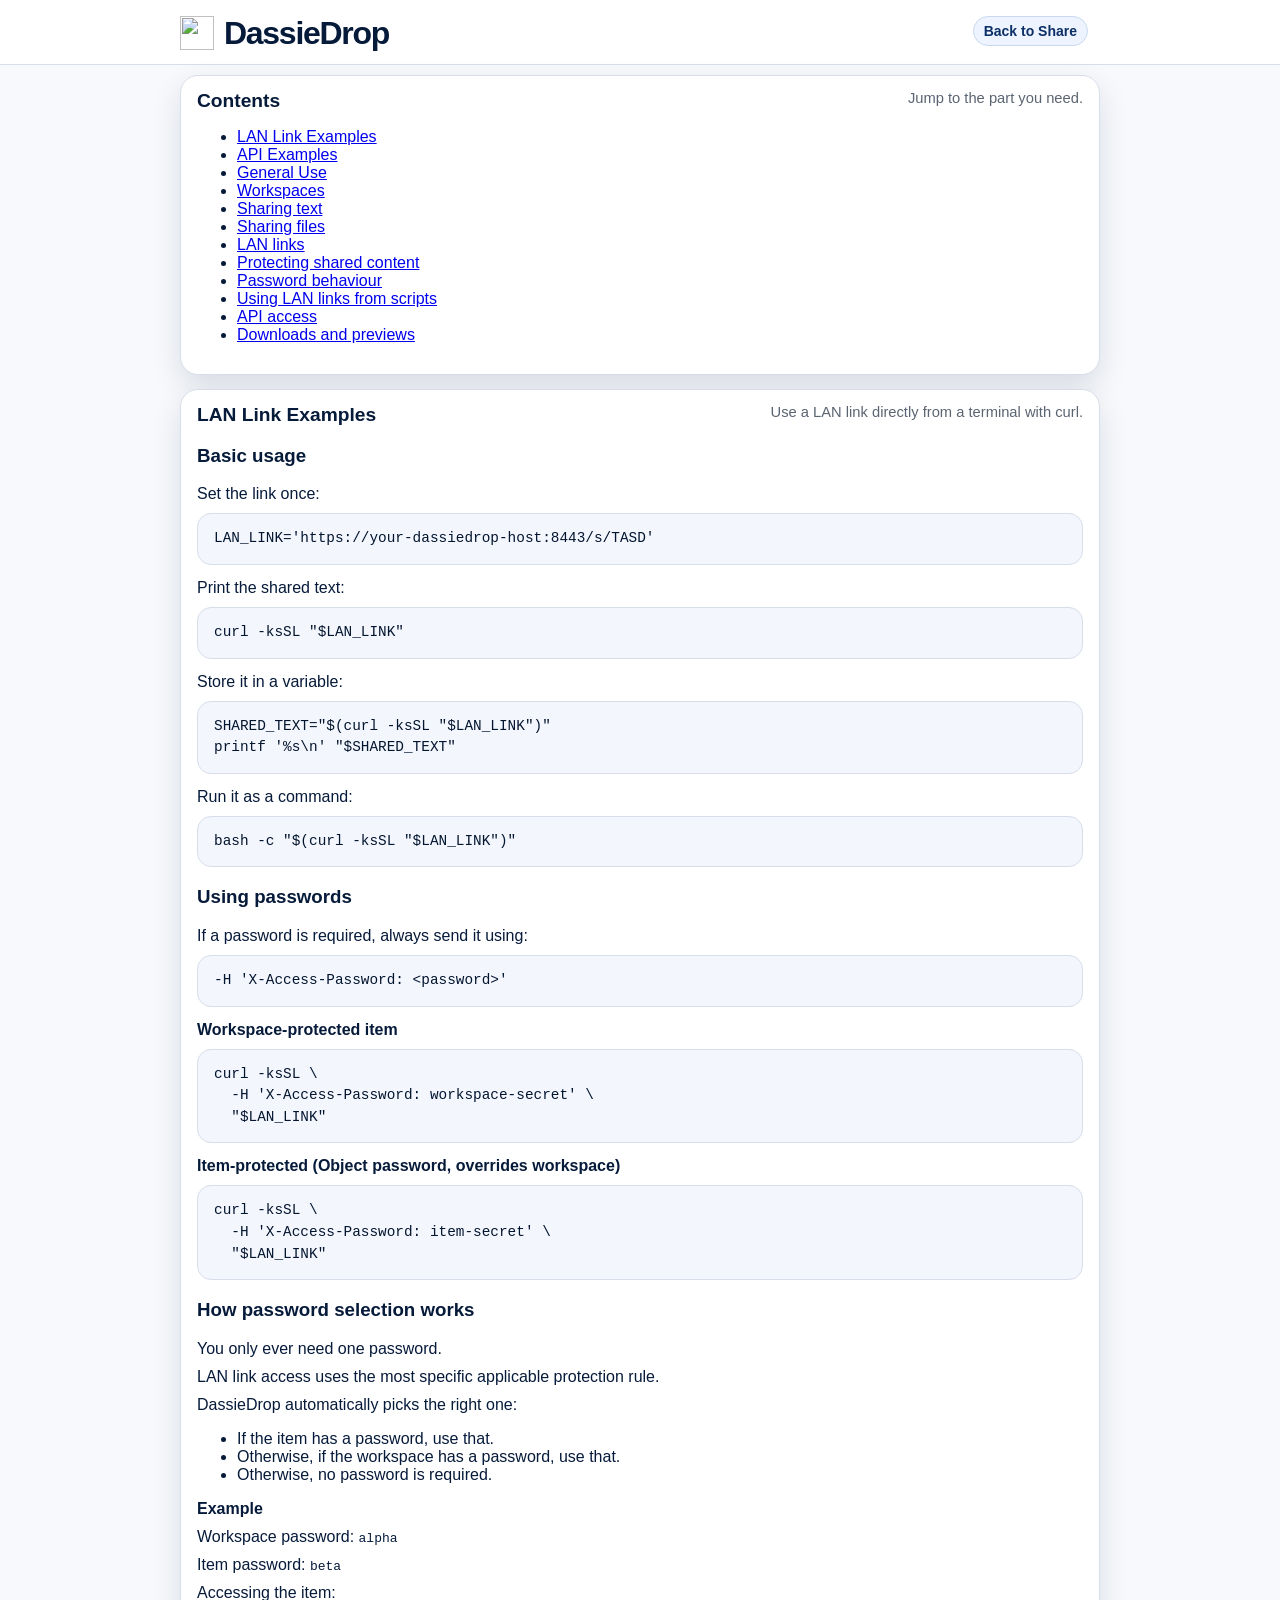
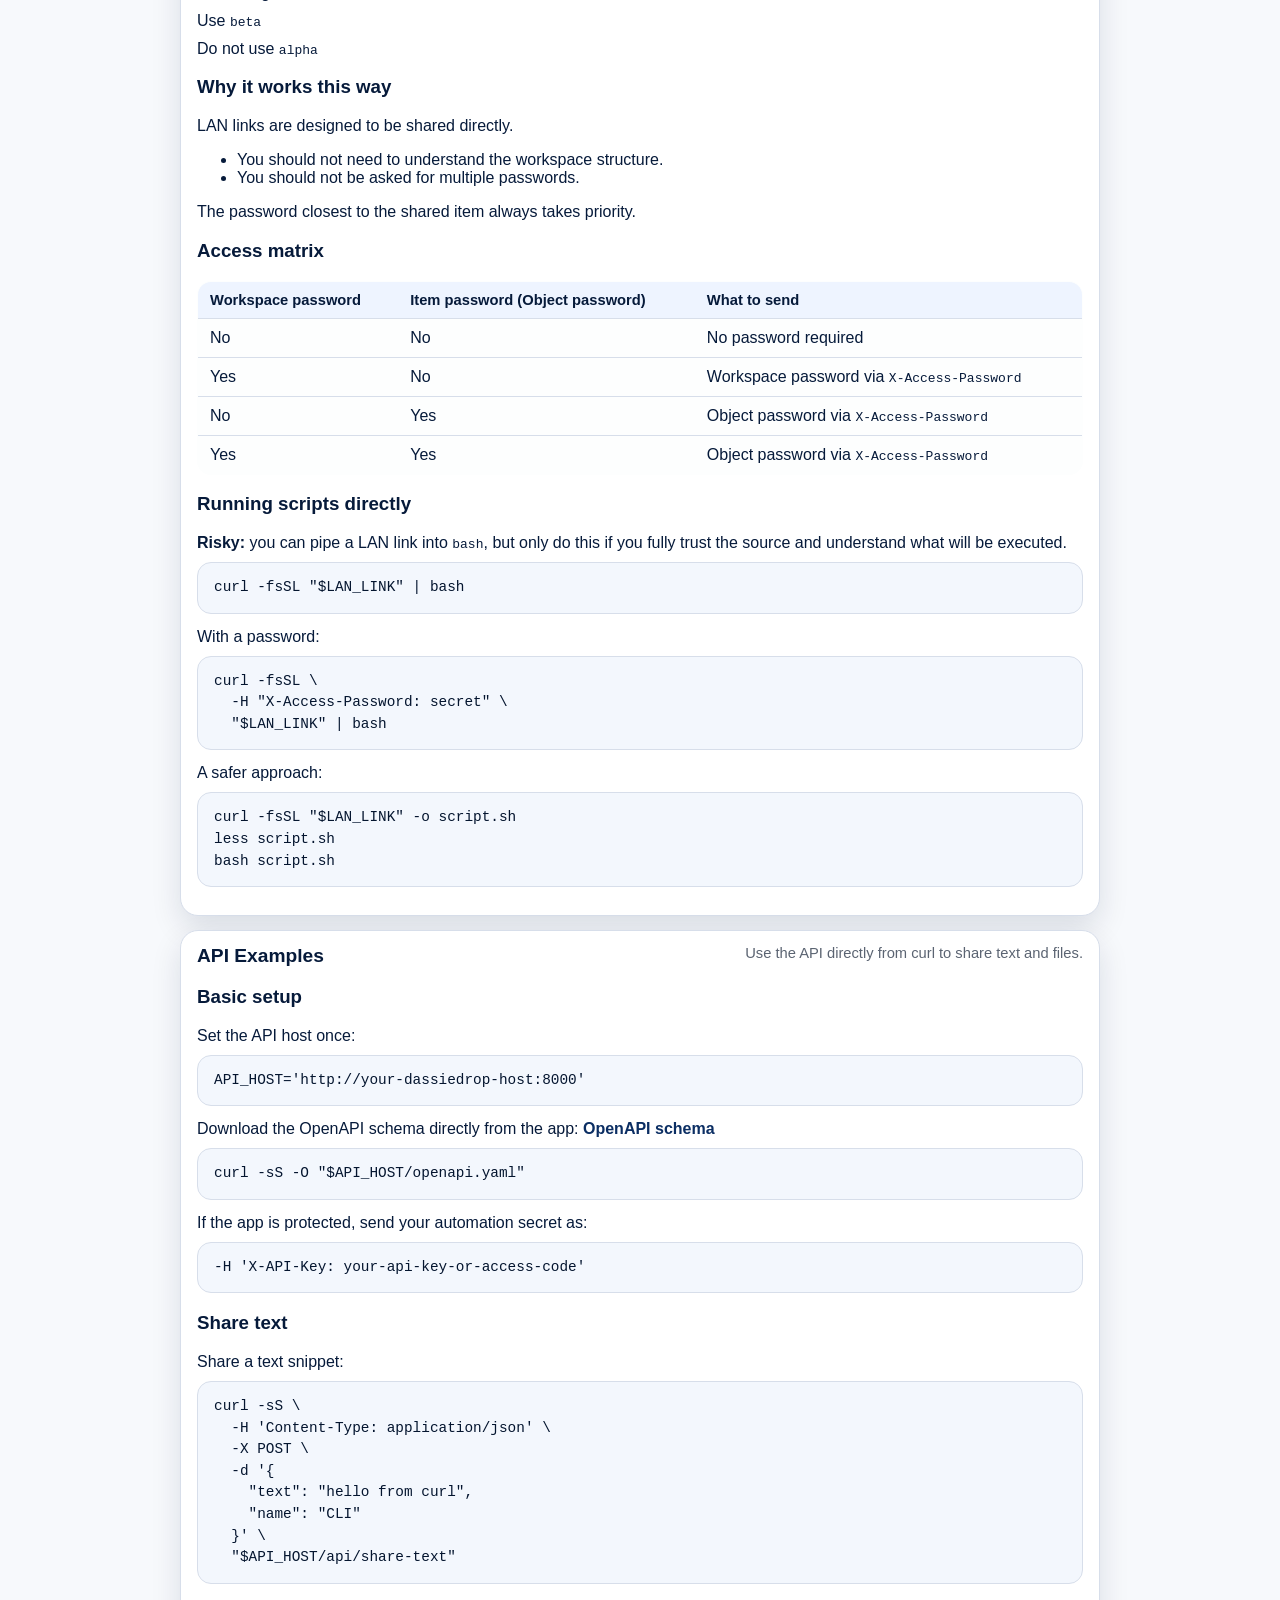
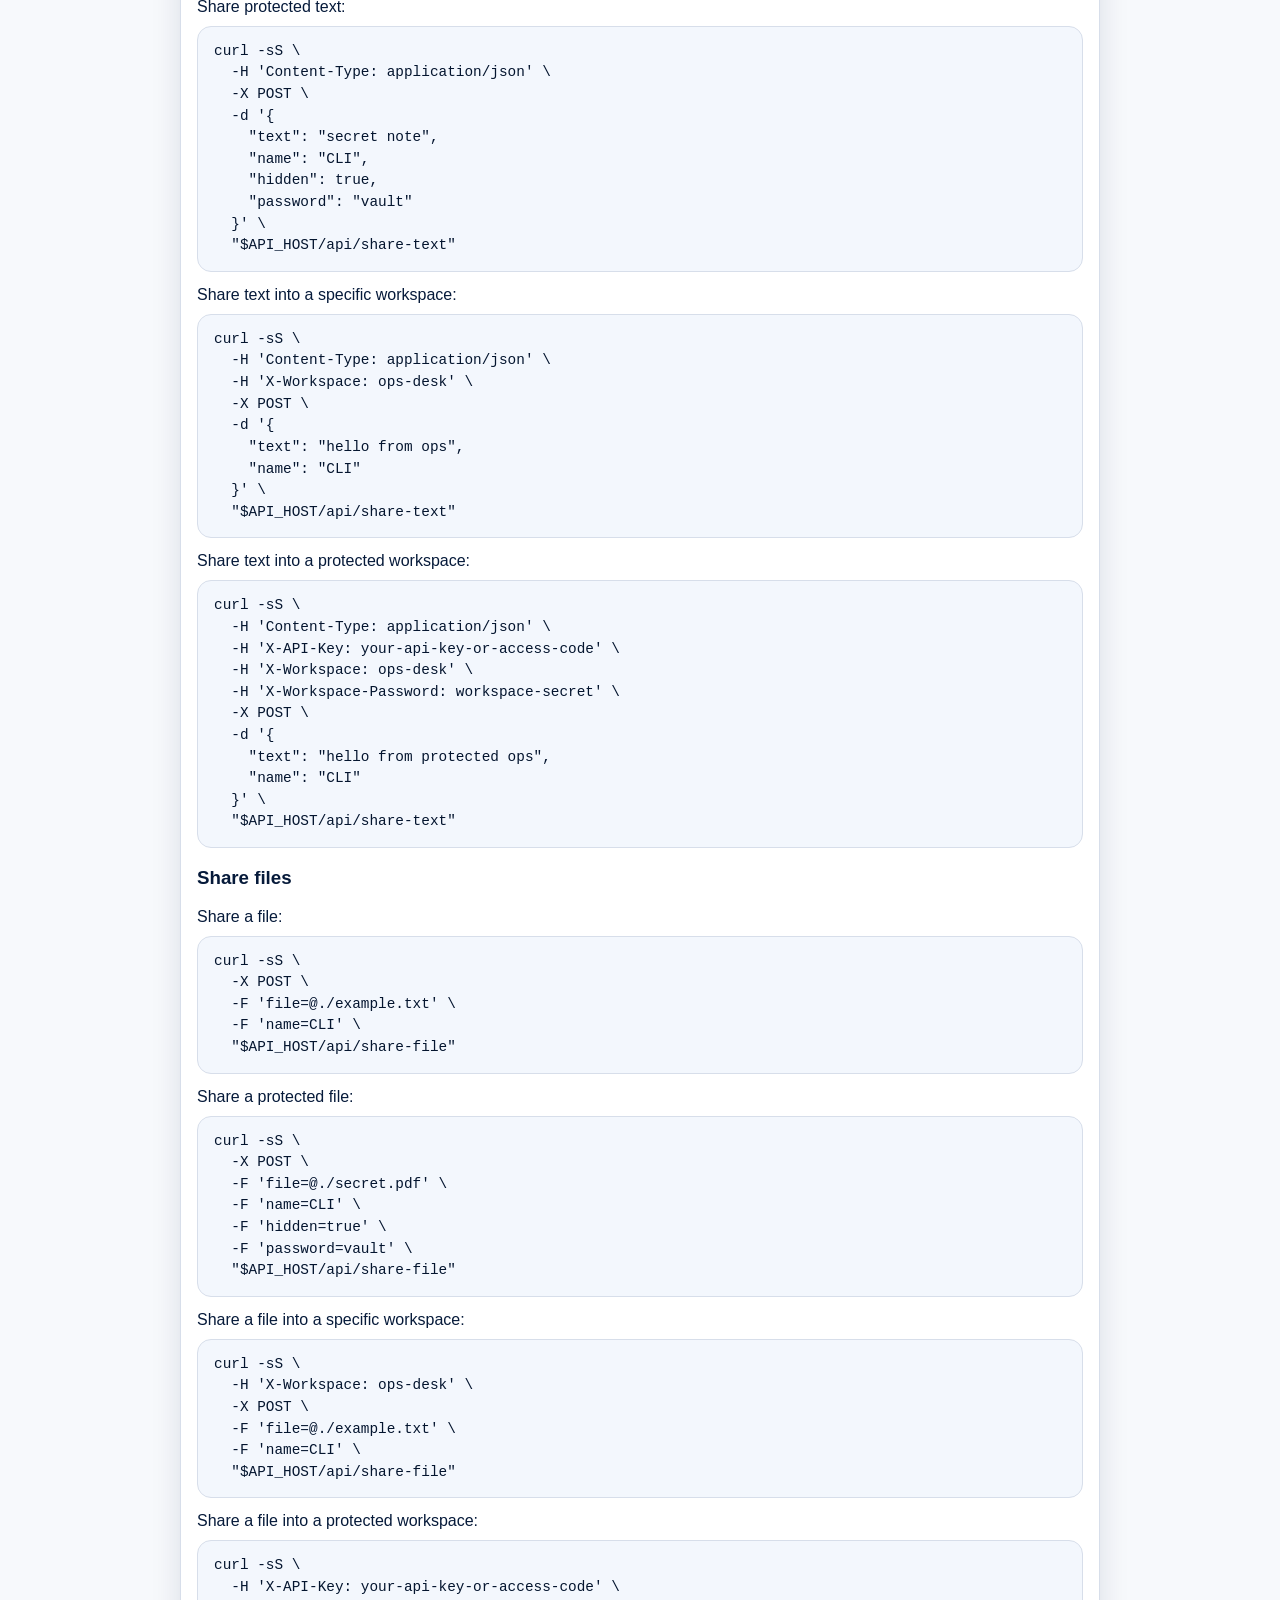
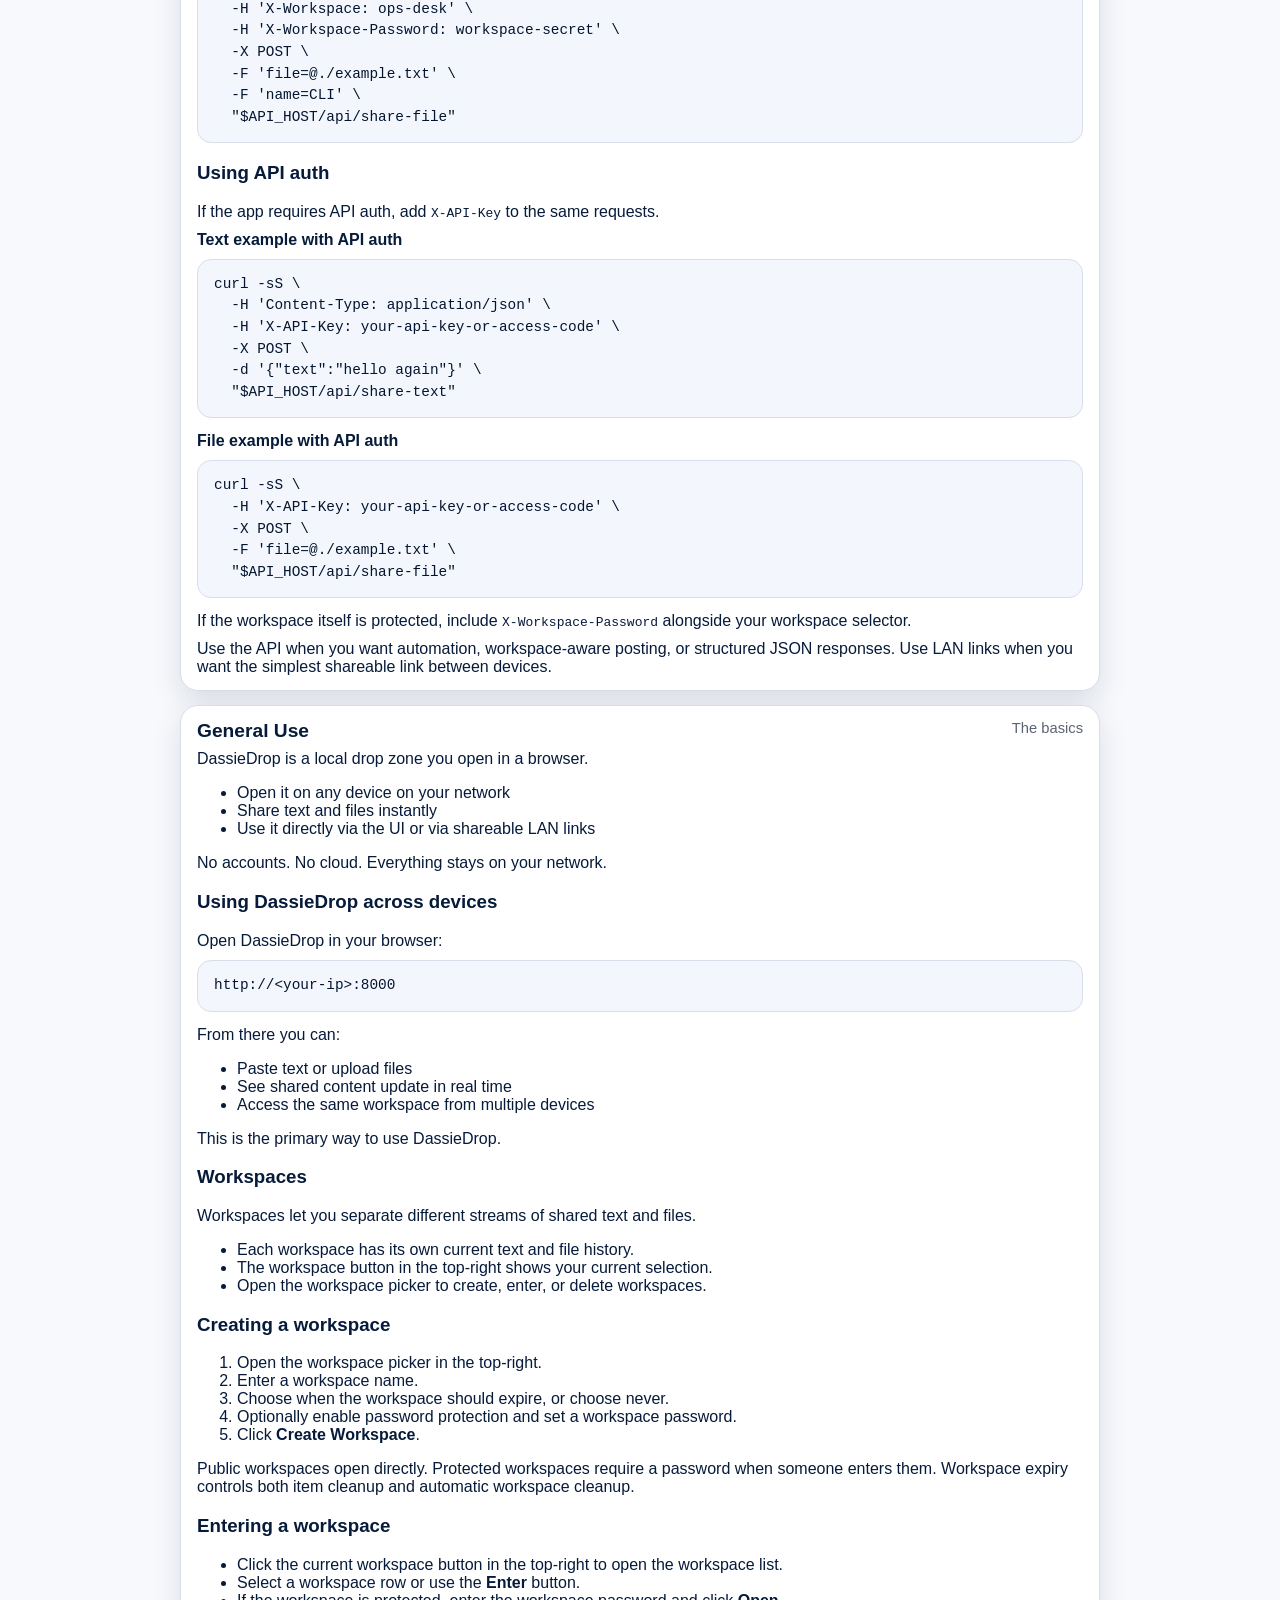
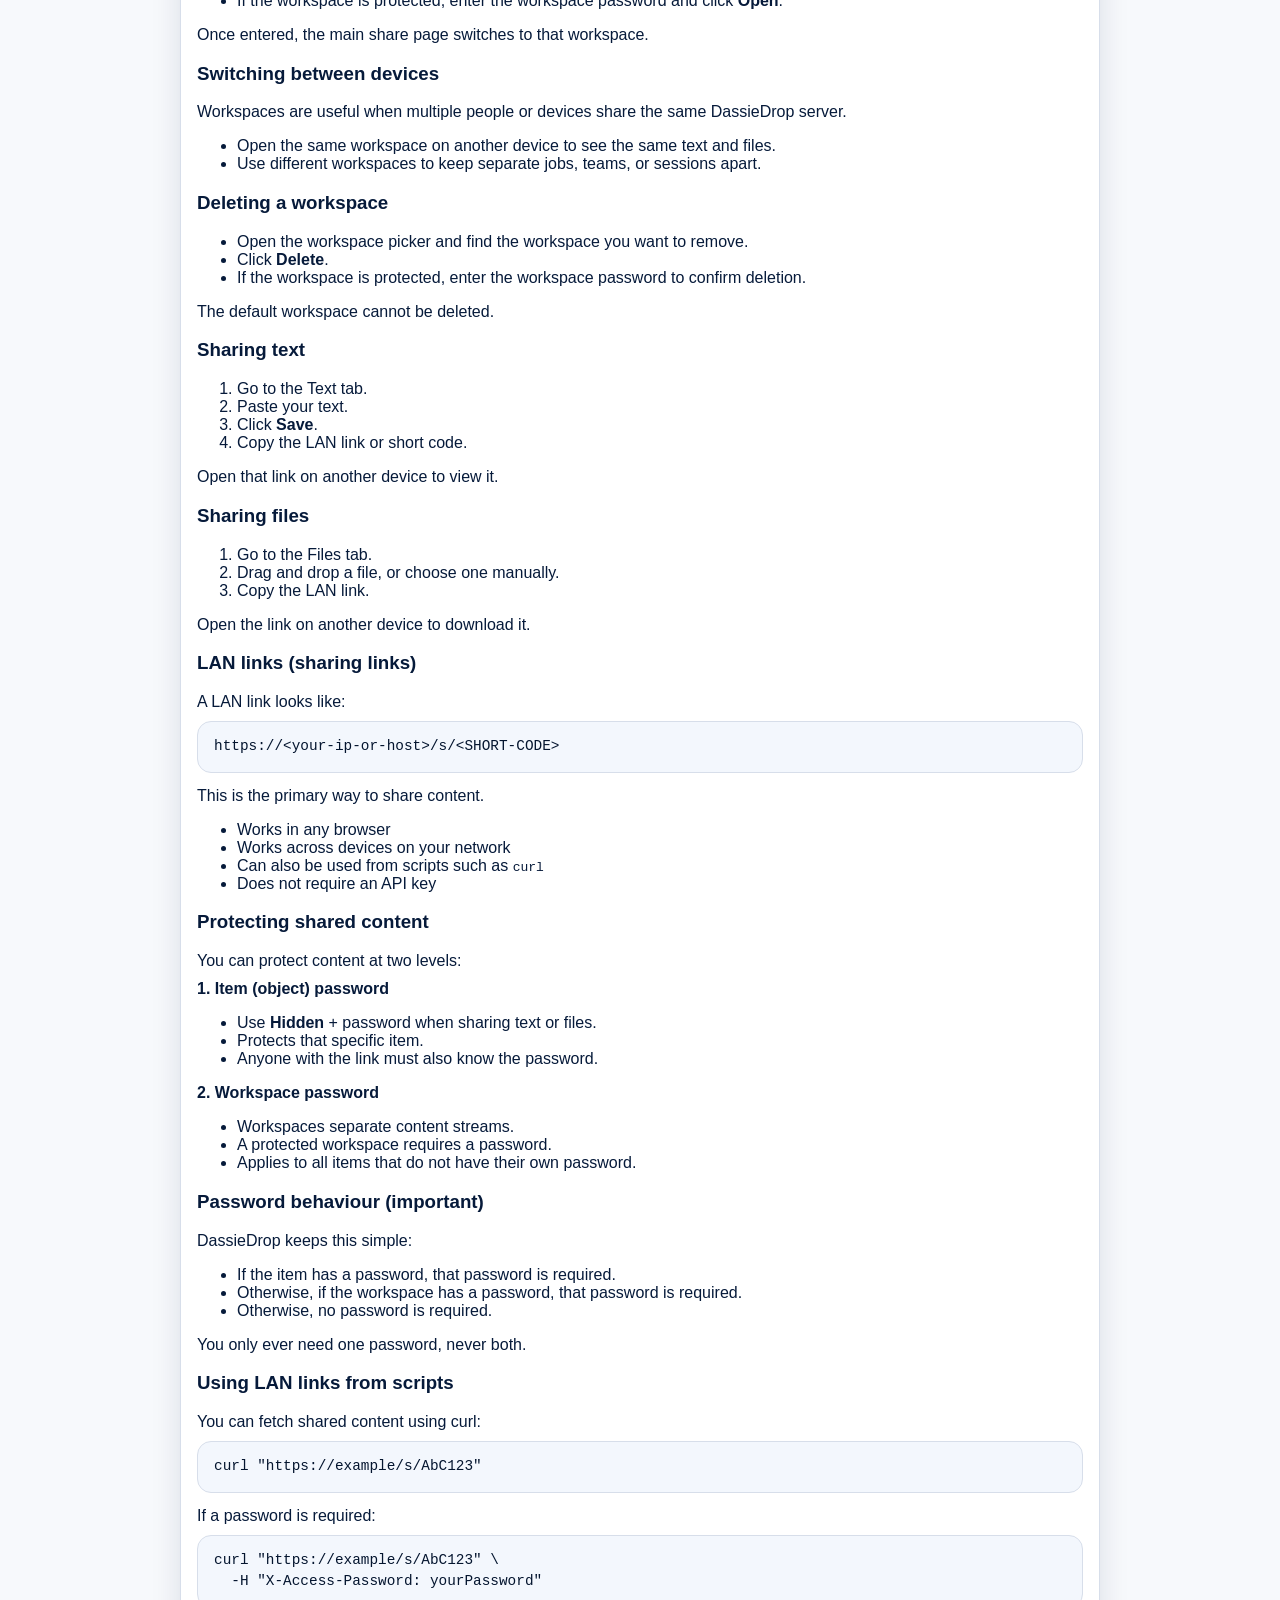
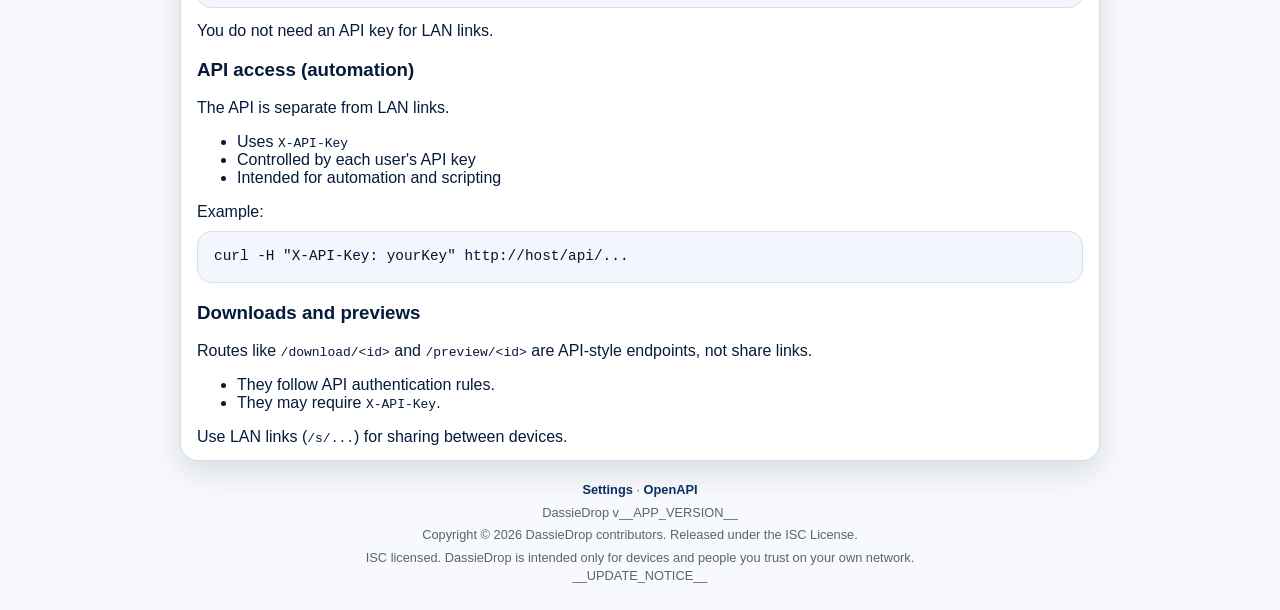
==== commit d78494d7: "Replace global secrets with user auth" ====
--- a/templates/help.html
+++ b/templates/help.html
@@ -418,7 +418,7 @@
         <p>The API is separate from LAN links.</p>
         <ul>
           <li>Uses <code>X-API-Key</code></li>
-          <li>Controlled by <code>API_KEY</code> or <code>ACCESS_CODE</code></li>
+          <li>Controlled by each user's API key</li>
           <li>Intended for automation and scripting</li>
         </ul>
         <p>Example:</p>
--- a/assets/app.css
+++ b/assets/app.css
@@ -253,6 +253,7 @@
 .workspace-selector-wrap {
   position: relative;
   display: inline-flex;
+  gap: 8px;
   justify-self: end;
 }
 .workspace-pill-label {
@@ -984,11 +985,73 @@
   color: var(--muted);
   font-size: 0.95rem;
 }
+.settings-label-row {
+  display: inline-flex;
+  align-items: center;
+  gap: 6px;
+  width: fit-content;
+}
+.settings-help {
+  position: relative;
+  display: inline-flex;
+  align-items: center;
+  justify-content: center;
+  width: 18px;
+  height: 18px;
+  border: 1px solid var(--line);
+  border-radius: 999px;
+  background: #eef2f7;
+  color: var(--accent);
+  cursor: help;
+  font-size: 0.75rem;
+  font-weight: 700;
+  line-height: 1;
+}
+.settings-help::after {
+  content: attr(data-tooltip);
+  position: absolute;
+  left: 50%;
+  bottom: calc(100% + 8px);
+  z-index: 5;
+  width: min(280px, 78vw);
+  padding: 8px 10px;
+  border-radius: 8px;
+  background: #061a3a;
+  color: #fff;
+  font-size: 0.82rem;
+  font-weight: 500;
+  line-height: 1.35;
+  opacity: 0;
+  pointer-events: none;
+  transform: translate(-50%, 4px);
+  transition: opacity 120ms ease, transform 120ms ease;
+}
+.settings-help:hover::after,
+.settings-help:focus-visible::after {
+  opacity: 1;
+  transform: translate(-50%, 0);
+}
+.settings-help:focus-visible {
+  outline: 2px solid var(--ring);
+  outline-offset: 2px;
+}
 .settings-input {
   width: min(100%, 420px);
 }
+.settings-input:disabled,
+.settings-input-cleared {
+  background: #eef2f7;
+  color: #7d8896;
+  border-color: #cfd8e3;
+  cursor: not-allowed;
+  opacity: 1;
+}
 .settings-clear-row {
   margin-top: -4px;
+  margin-bottom: 8px;
+}
+.settings-clear-row:last-of-type {
+  margin-bottom: 0;
 }
 .settings-summary {
   display: grid;
@@ -1008,6 +1071,43 @@
 .settings-summary dd {
   margin: 0;
   font-weight: 650;
+}
+.users-form {
+  margin-bottom: 16px;
+}
+.users-toolbar {
+  display: flex;
+  justify-content: flex-end;
+  margin: 0 0 14px;
+}
+.users-edit-title {
+  margin-bottom: 0;
+}
+.users-edit-title h3 {
+  margin: 0;
+  font-size: 1rem;
+}
+.users-edit-actions {
+  display: flex;
+  flex-wrap: wrap;
+  gap: 10px;
+}
+.user-item {
+  display: flex;
+  align-items: center;
+  justify-content: space-between;
+  gap: 16px;
+  flex-wrap: wrap;
+}
+.button-link {
+  display: inline-flex;
+  align-items: center;
+  justify-content: center;
+  min-height: 42px;
+  padding: 0 16px;
+  border-radius: 14px;
+  text-decoration: none;
+  font-weight: 700;
 }
 .dropzone {
   margin-top: 12px;
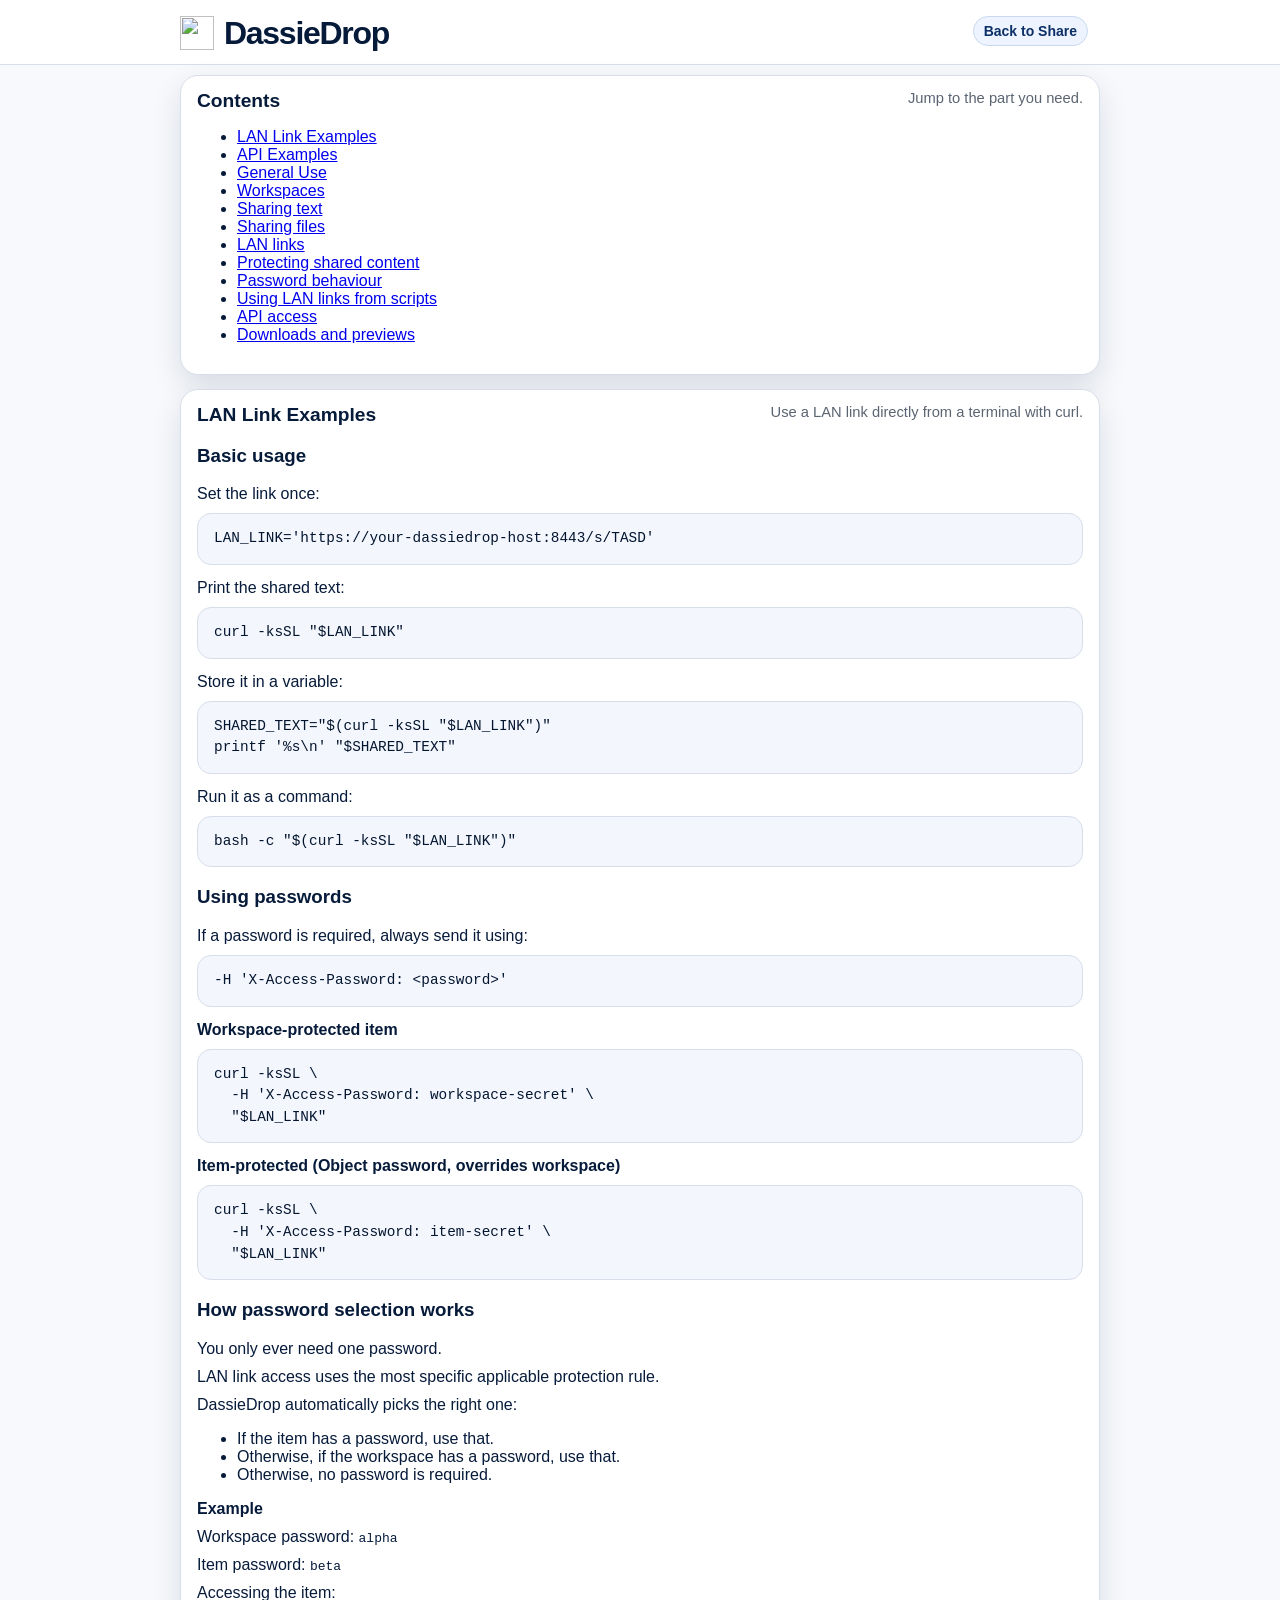
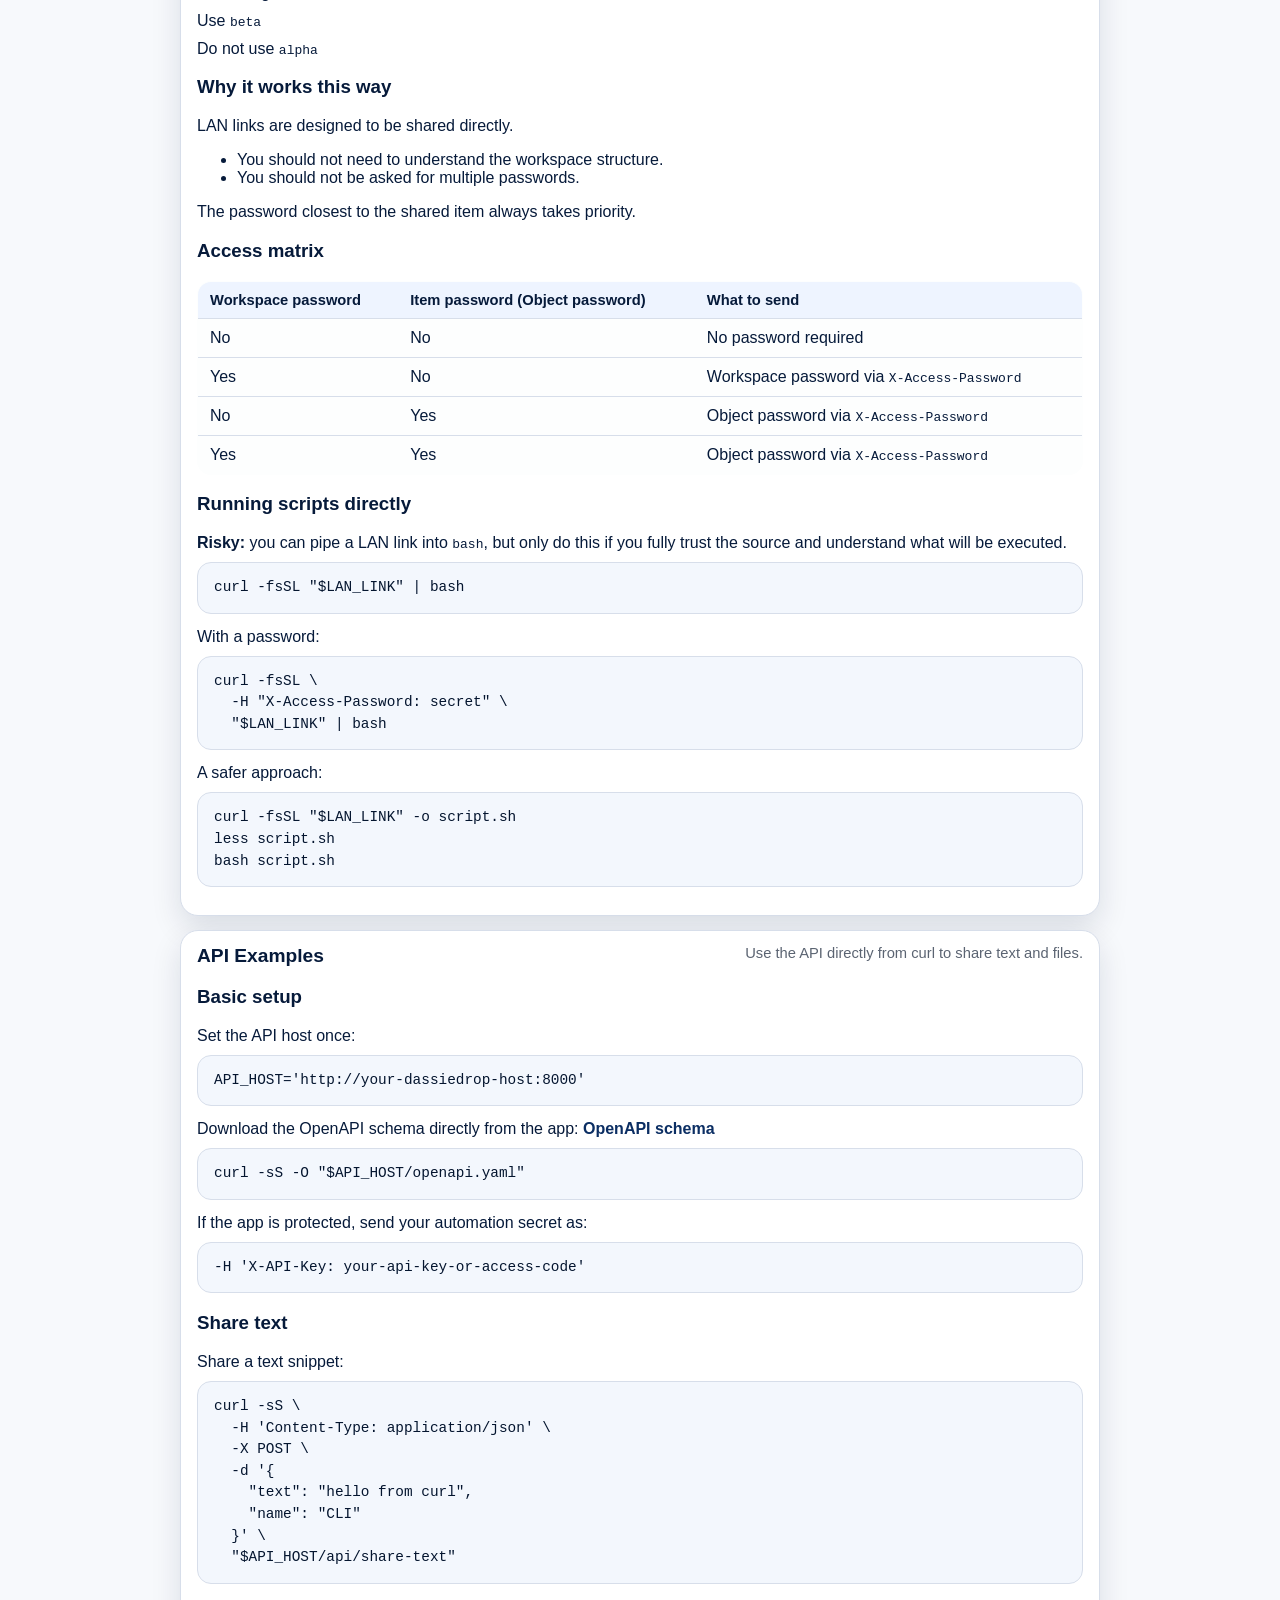
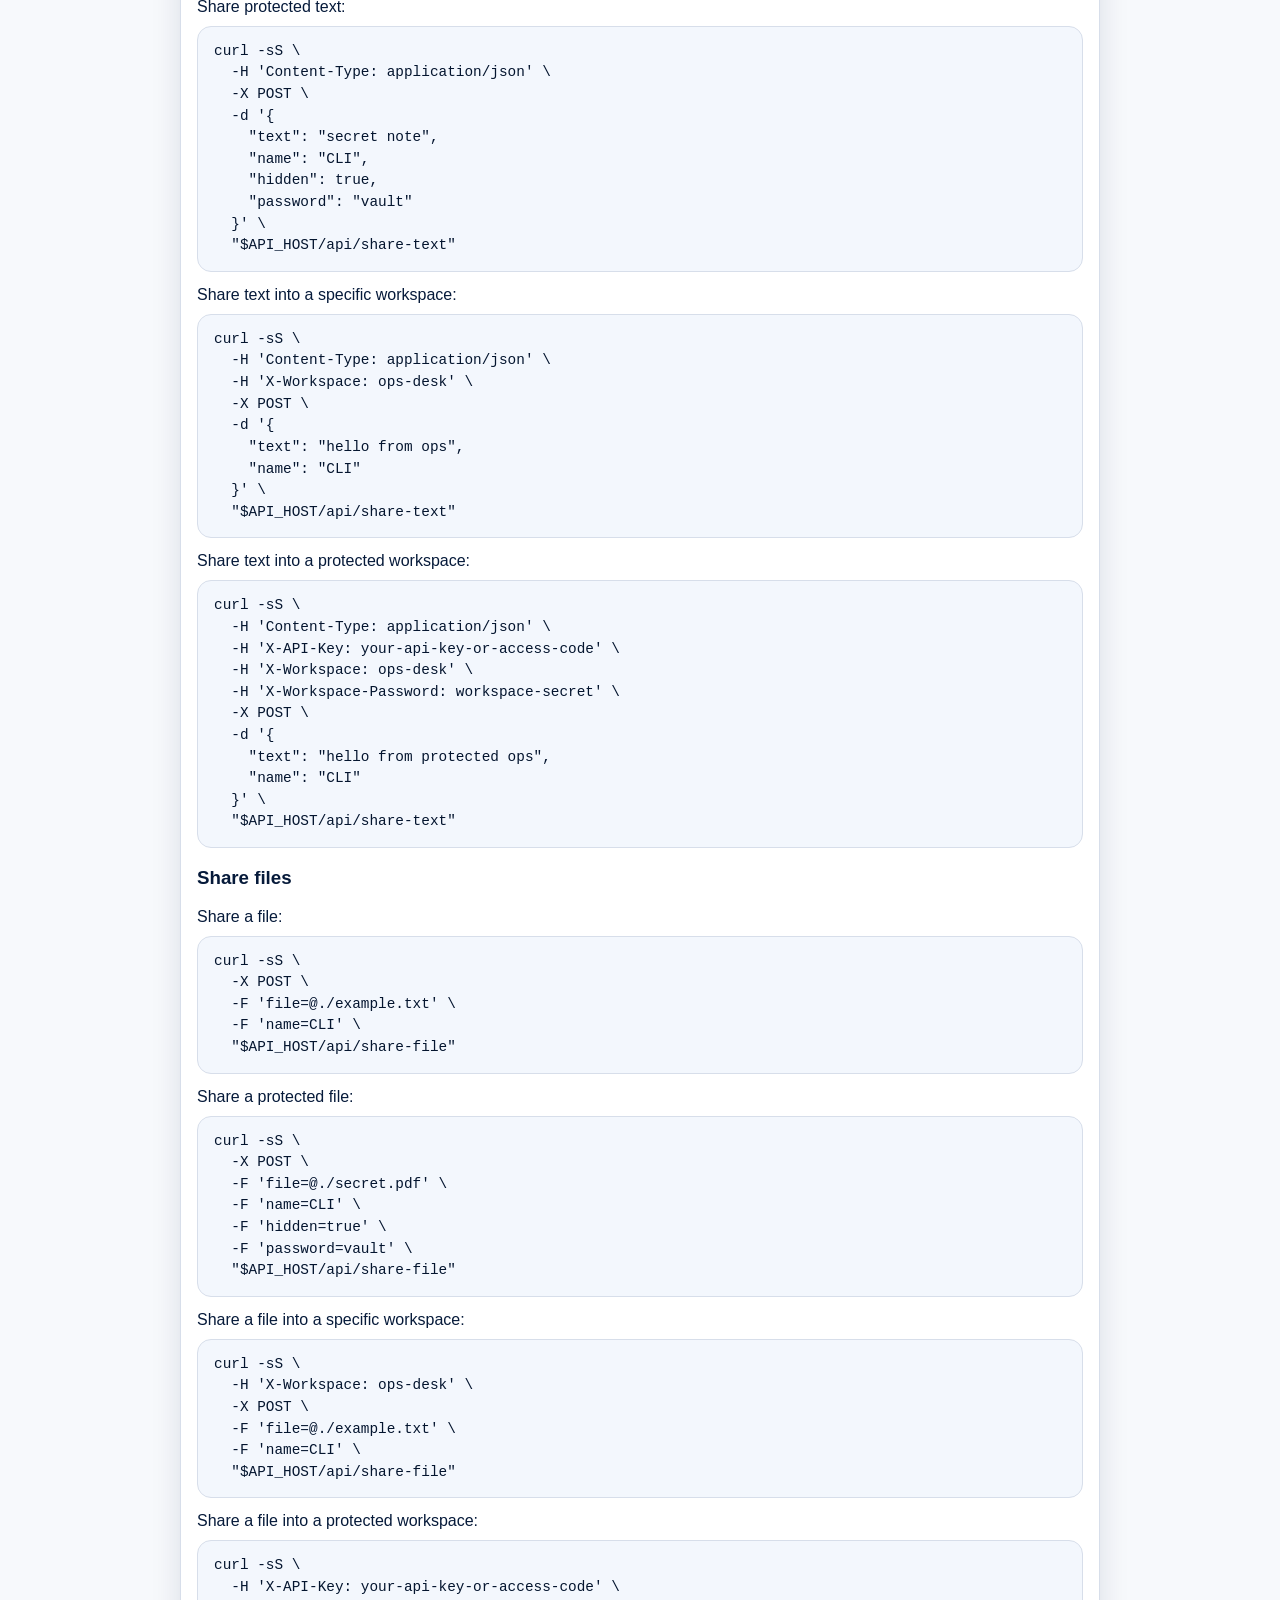
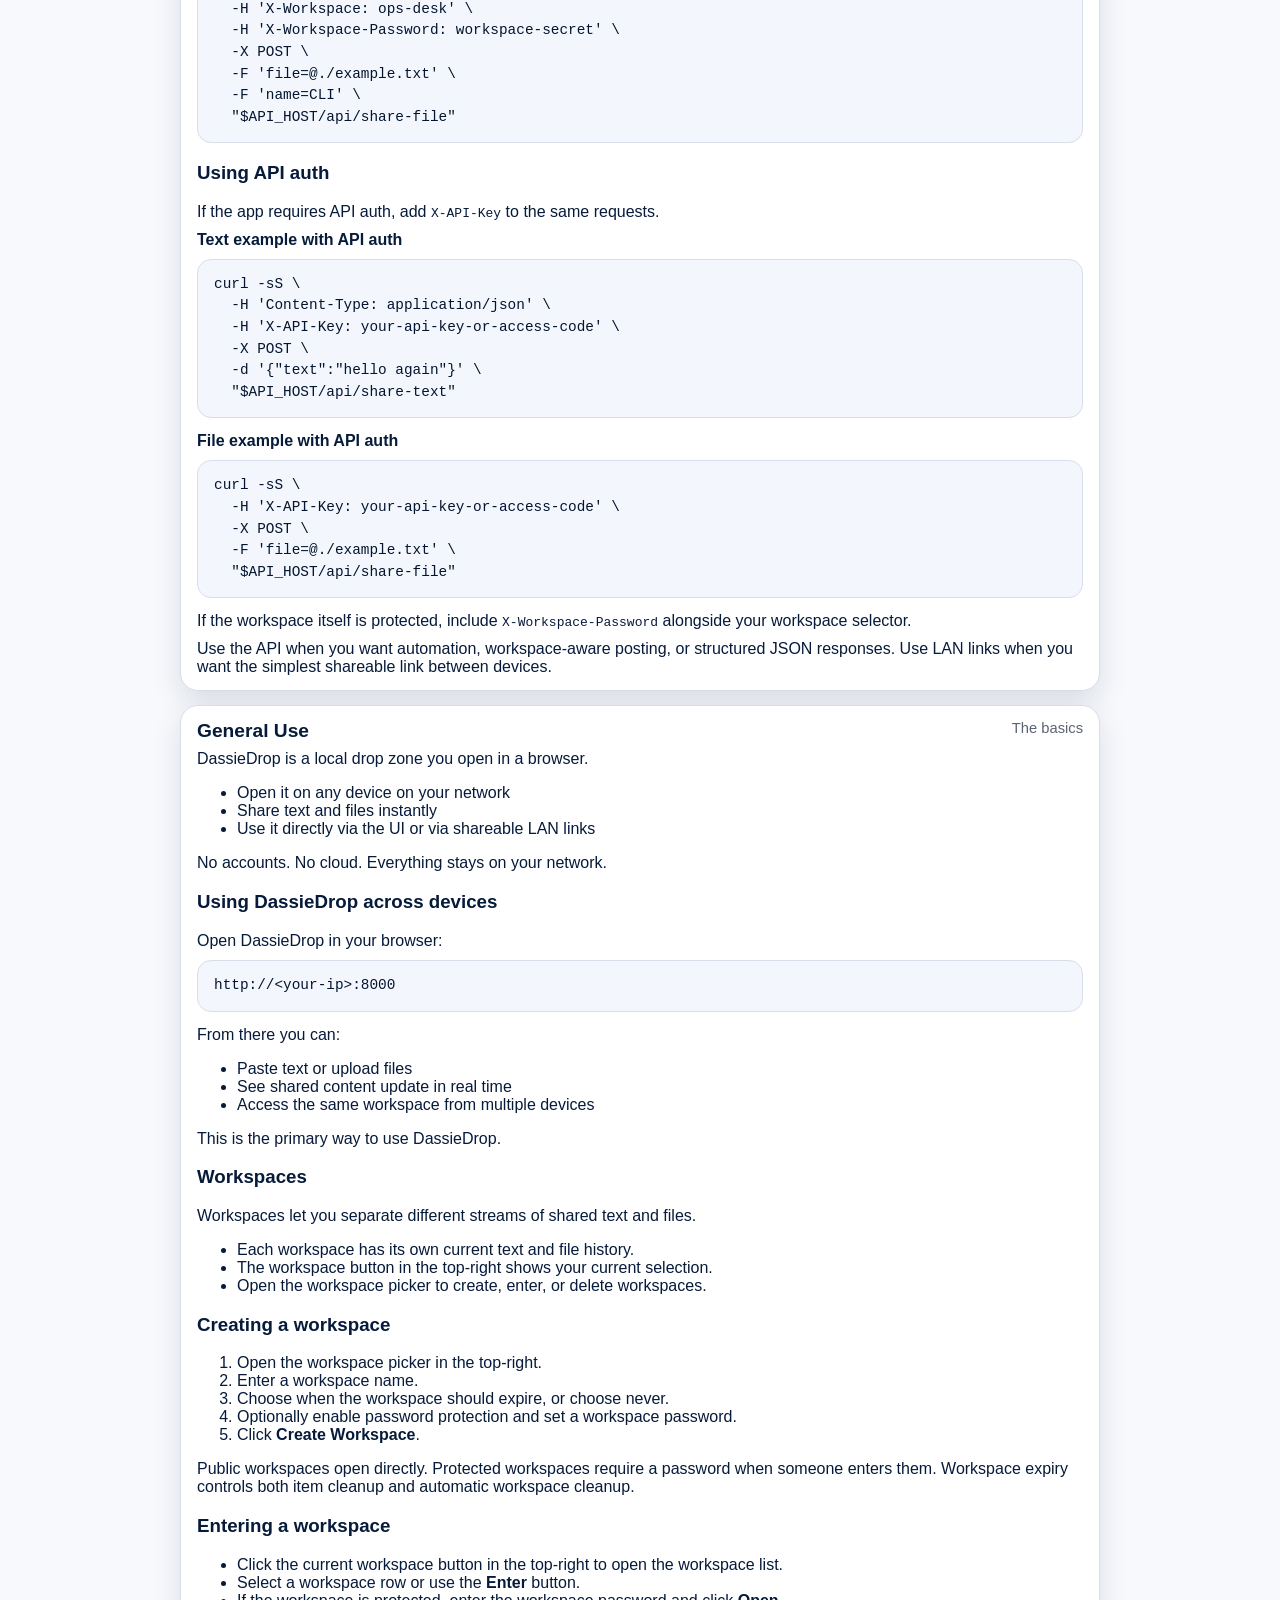
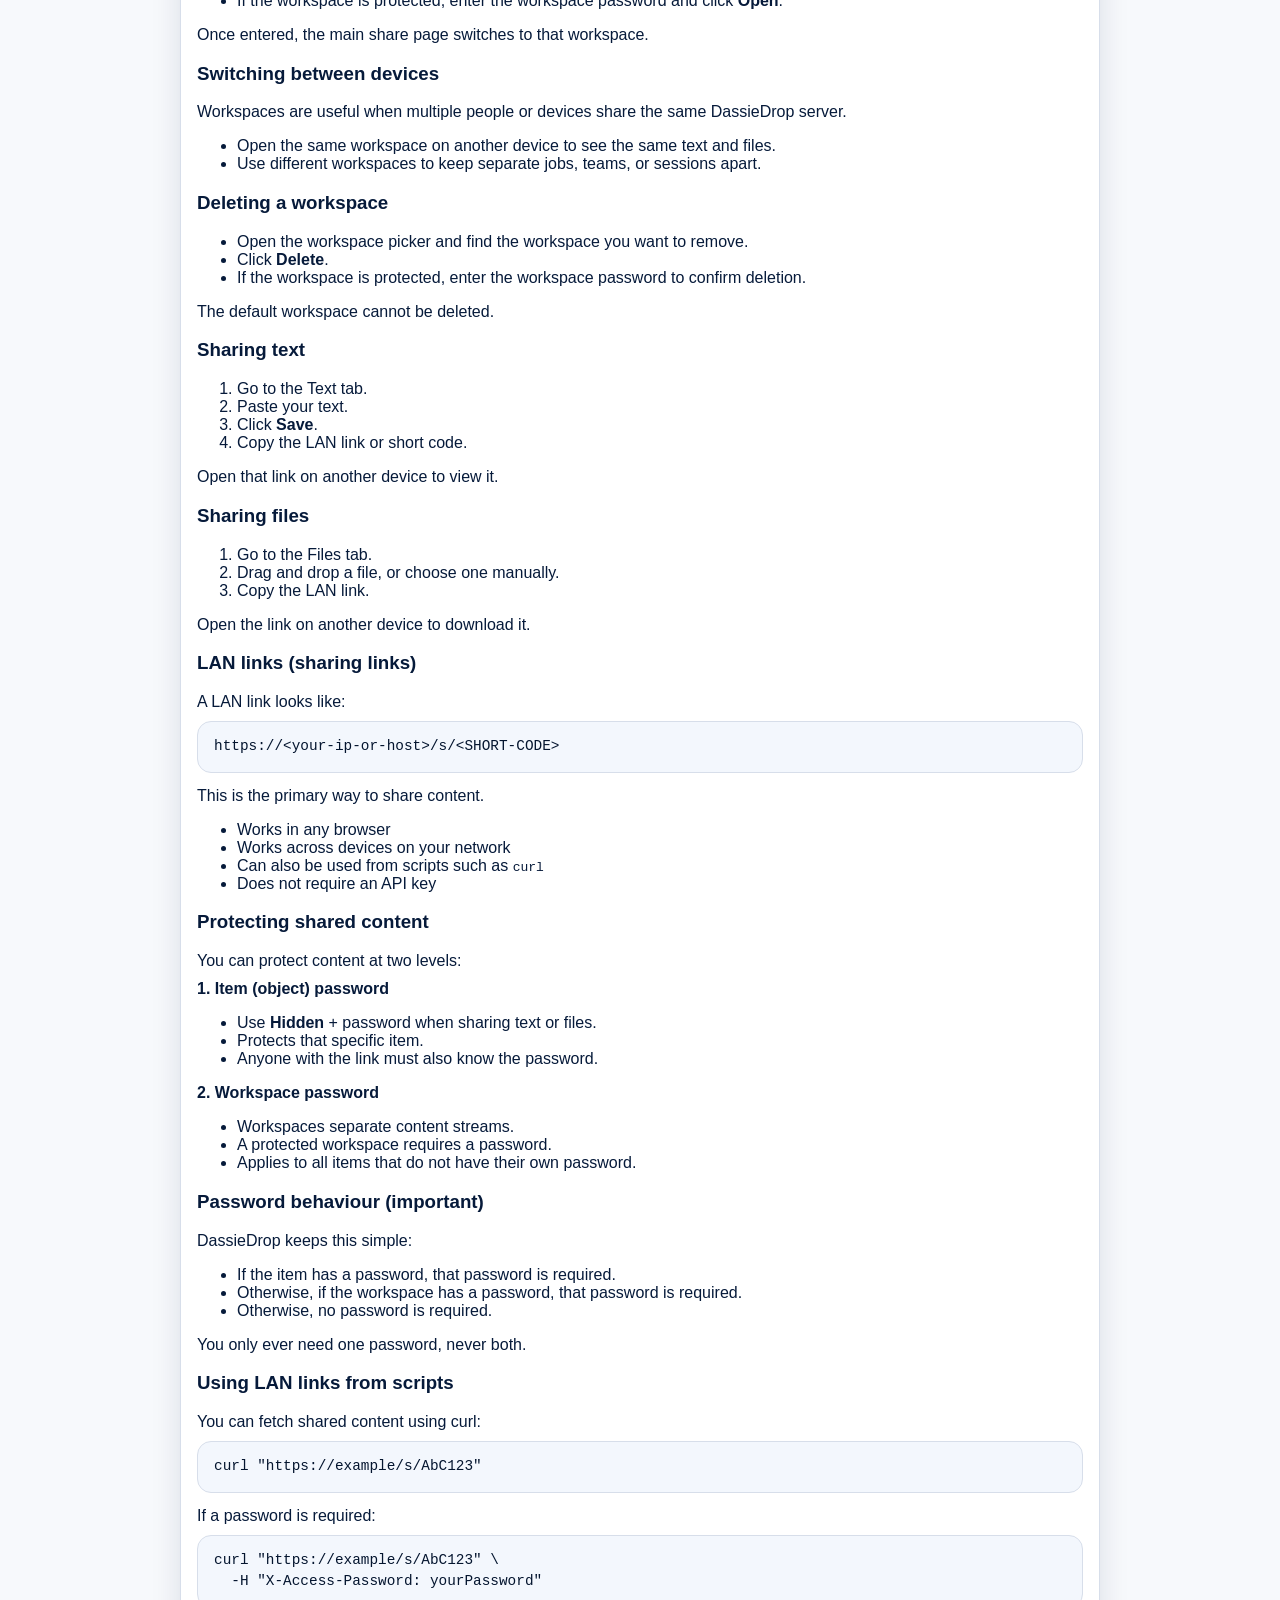
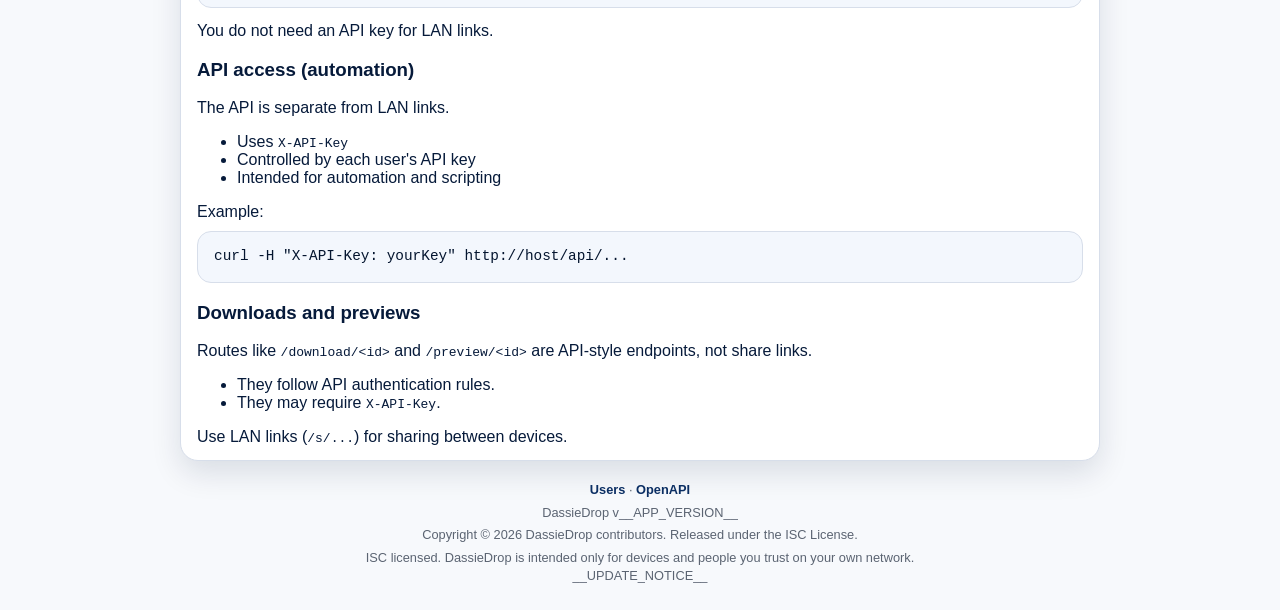
==== commit 9919313c: "Make users page the account settings surface" ====
--- a/templates/help.html
+++ b/templates/help.html
@@ -437,7 +437,7 @@
 
   <footer class="app-footer" aria-label="Licensing and privacy notice">
     <p class="footer-line">
-      <a class="footer-link" href="/settings">Settings</a>
+      <a class="footer-link" href="/users">Users</a>
       ·
       <a class="footer-link" href="/openapi.yaml">OpenAPI</a>
     </p>
--- a/assets/app.css
+++ b/assets/app.css
@@ -930,6 +930,78 @@
 .workspace-input {
   width: min(100%, 420px);
 }
+.password-field-wrap {
+  position: relative;
+  display: inline-flex;
+  align-items: center;
+  width: min(100%, 420px);
+}
+.password-field-wrap .inline-input,
+.password-field-wrap .settings-input,
+.password-field-wrap .workspace-input {
+  width: 100%;
+  padding-right: 46px;
+}
+.password-toggle-btn {
+  position: absolute;
+  right: 7px;
+  top: 50%;
+  width: 32px;
+  height: 32px;
+  margin: 0;
+  padding: 0;
+  border: 1px solid transparent;
+  border-radius: 999px;
+  background: transparent;
+  box-shadow: none;
+  color: var(--muted);
+  cursor: pointer;
+  transform: translateY(-50%);
+}
+.password-toggle-btn:hover {
+  background: #eef2f7;
+  color: var(--accent);
+  transform: translateY(-50%);
+}
+.password-toggle-btn:focus-visible {
+  outline: 2px solid var(--ring);
+  outline-offset: 2px;
+  transform: translateY(-50%);
+}
+.password-eye-icon,
+.password-eye-icon::before,
+.password-eye-icon::after {
+  display: block;
+  position: absolute;
+}
+.password-eye-icon {
+  left: 8px;
+  top: 10px;
+  width: 16px;
+  height: 11px;
+  border: 1.8px solid currentColor;
+  border-radius: 50%;
+}
+.password-eye-icon::before {
+  content: "";
+  left: 5px;
+  top: 2.5px;
+  width: 4px;
+  height: 4px;
+  border-radius: 50%;
+  background: currentColor;
+}
+.password-toggle-btn[aria-pressed="true"] .password-eye-icon::after {
+  content: "";
+  left: 6px;
+  top: -4px;
+  width: 2px;
+  height: 19px;
+  border-radius: 999px;
+  background: currentColor;
+  transform: rotate(45deg);
+  transform-origin: center;
+}
 .workspace-create-row {
   width: 100%;
 }
@@ -950,7 +1022,8 @@
   width: auto;
   flex: 1 1 320px;
 }
-.workspace-create-row .inline-input {
+.workspace-create-row .inline-input,
+.workspace-create-row .password-field-wrap {
   width: 100%;
 }
 .workspace-auth-row {
@@ -964,6 +1037,9 @@
   flex: 1 1 100%;
 }
 .workspace-auth-input {
+  width: min(100%, 320px);
+}
+.workspace-auth-row .password-field-wrap {
   width: min(100%, 320px);
 }
 .workspace-cancel-btn {
@@ -1075,6 +1151,9 @@
 .users-form {
   margin-bottom: 16px;
 }
+.user-self-hidden {
+  display: none;
+}
 .users-toolbar {
   display: flex;
   justify-content: flex-end;
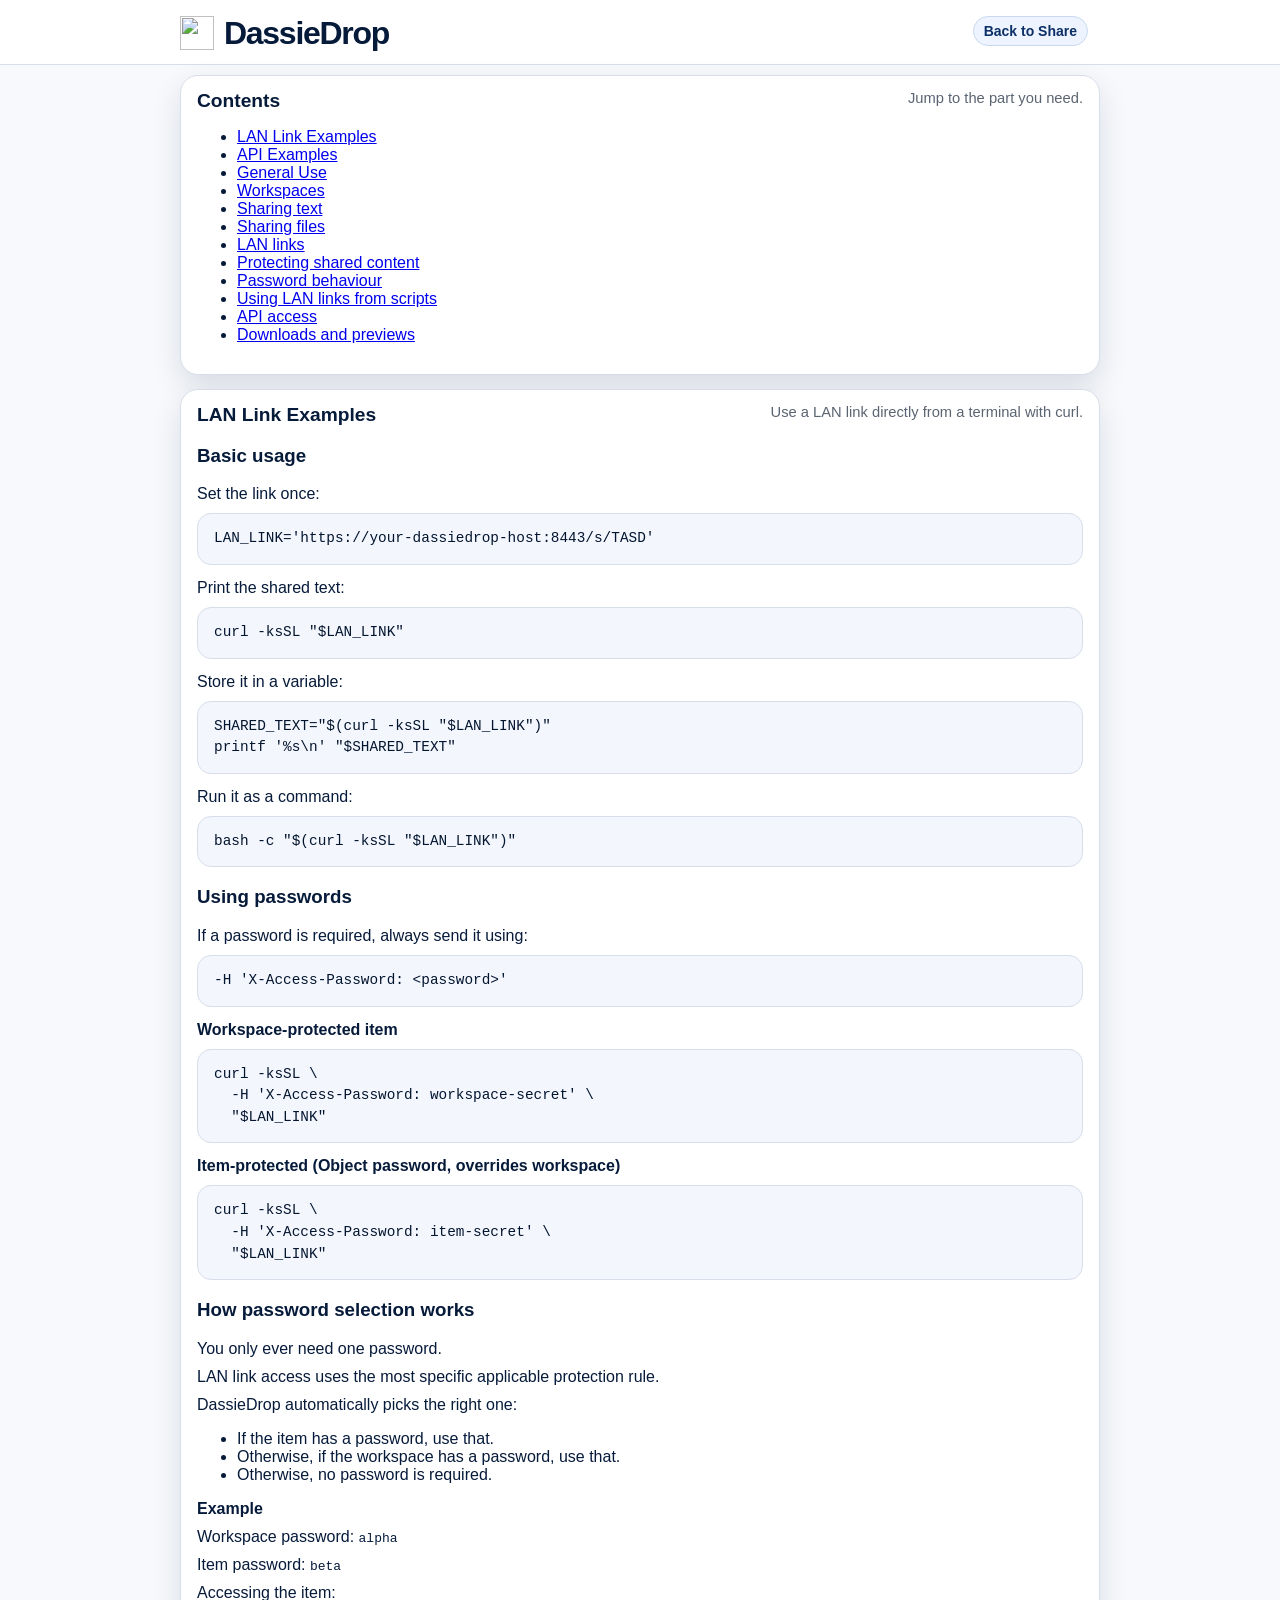
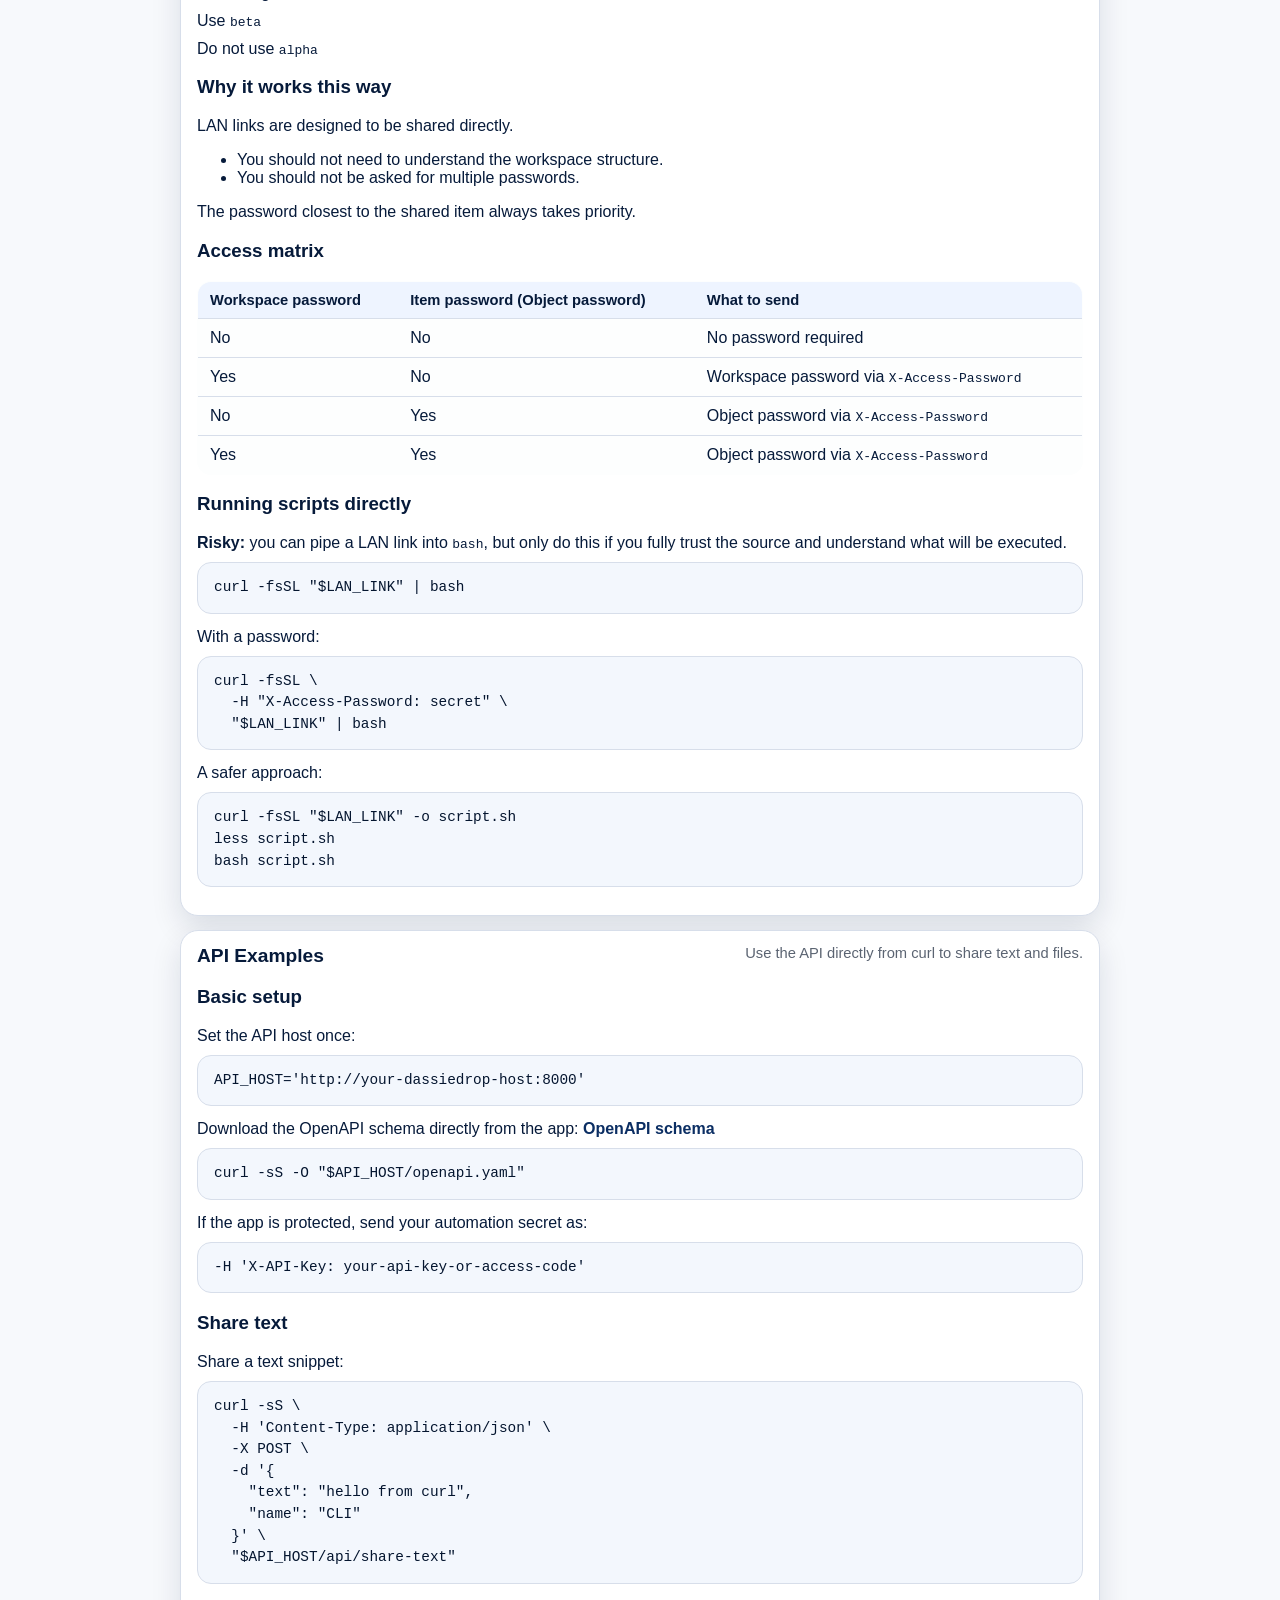
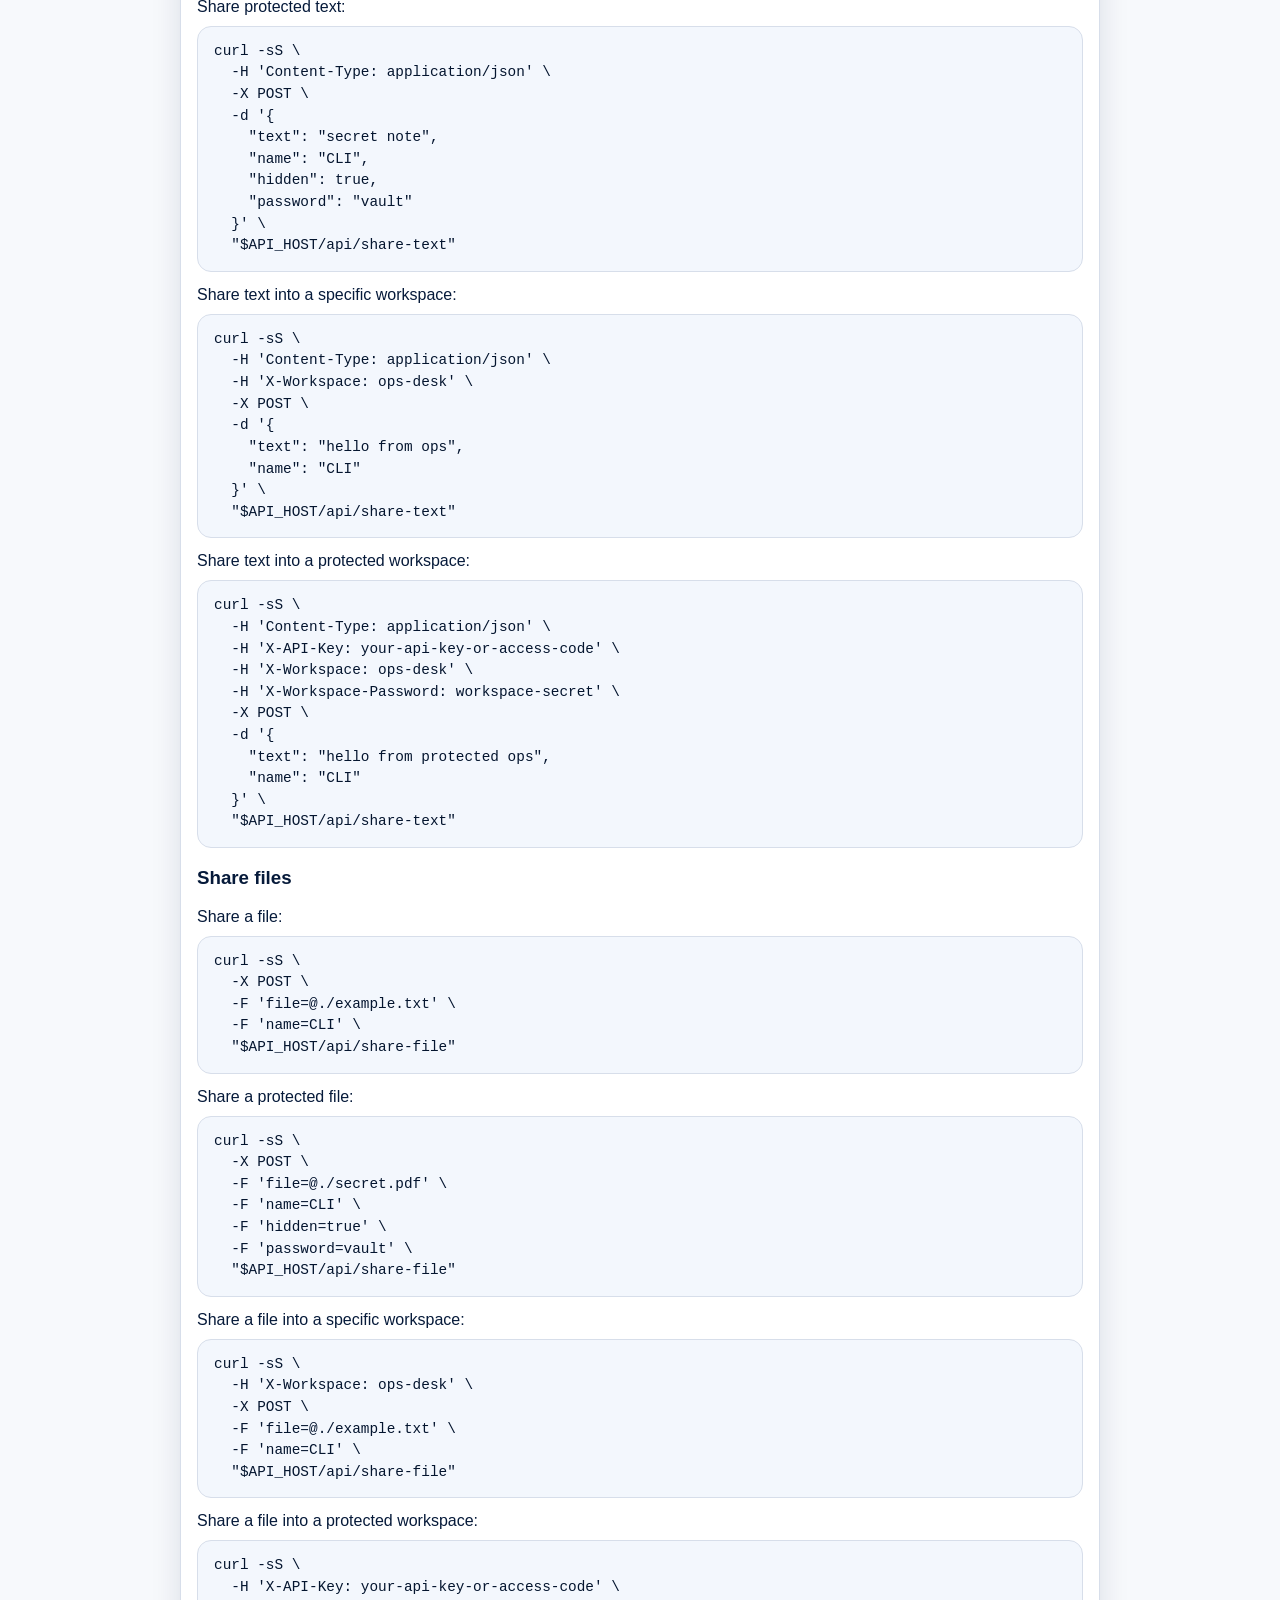
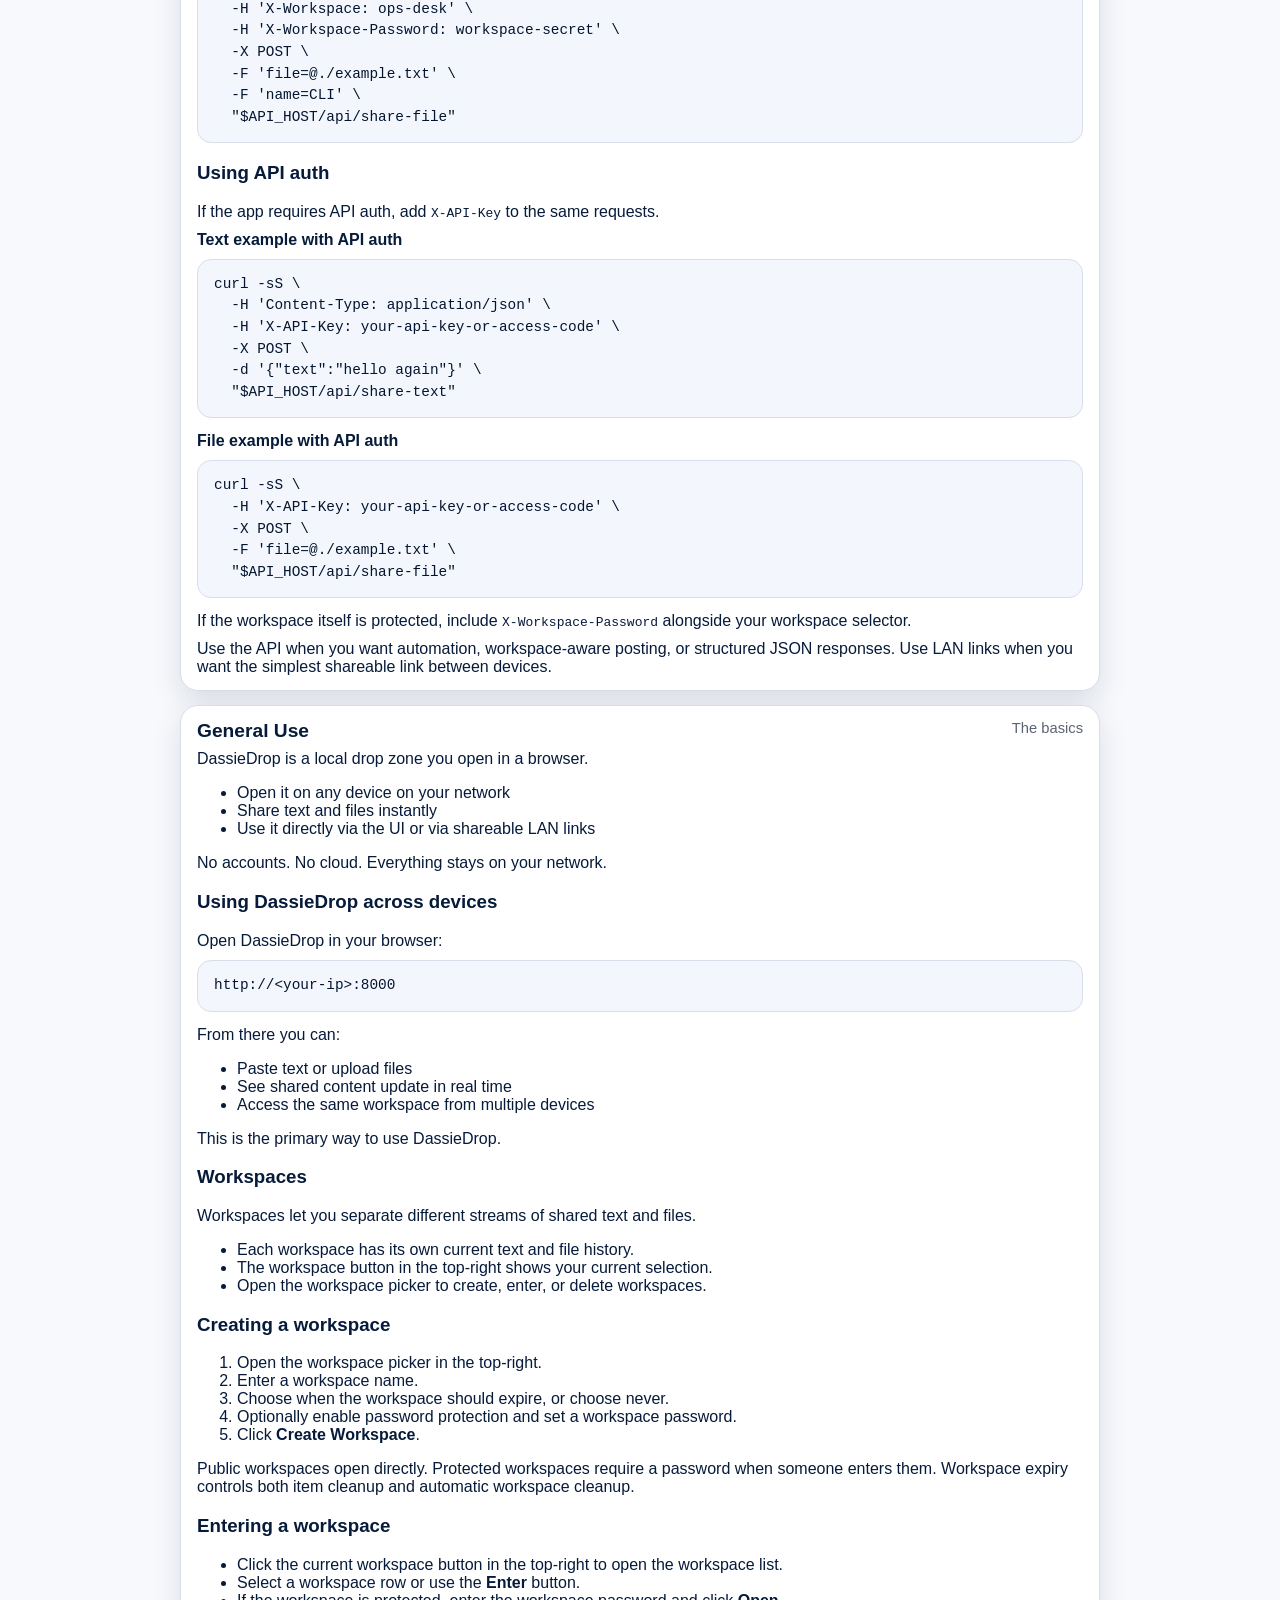
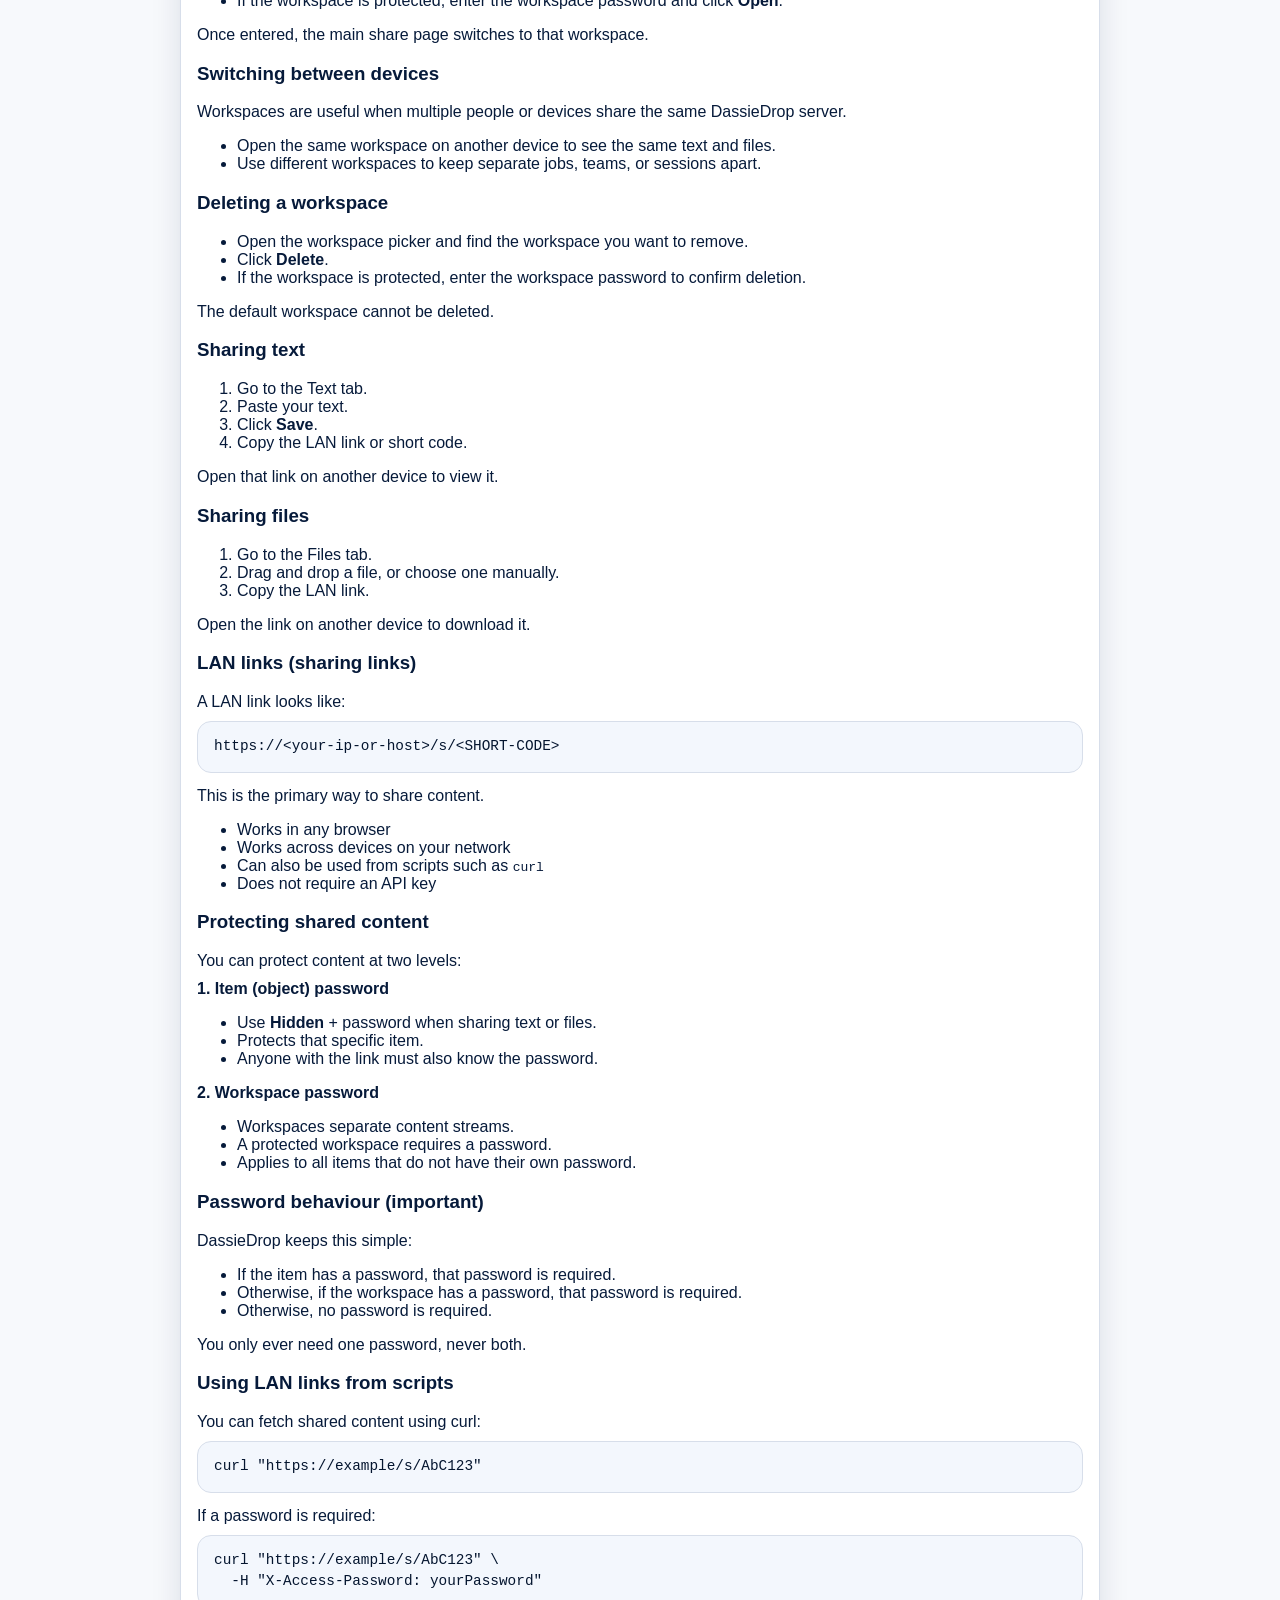
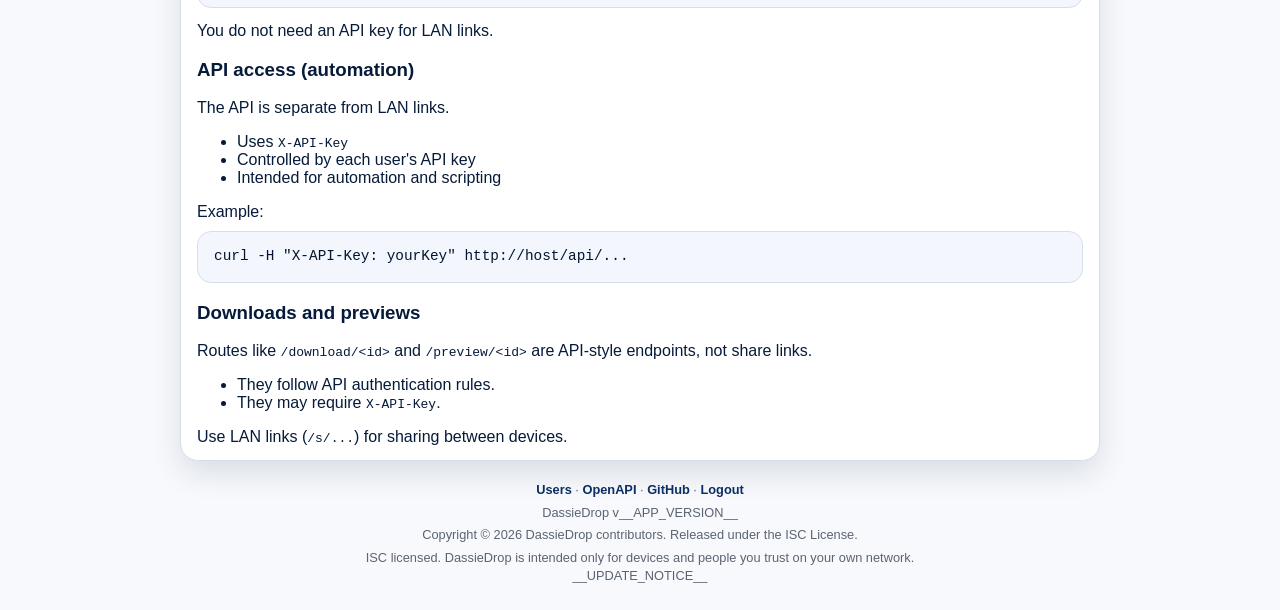
==== commit 65c0a25e: "Add logout and footer navigation" ====
--- a/templates/help.html
+++ b/templates/help.html
@@ -16,7 +16,7 @@
         <div class="hero-copy">
           <div class="hero-title-row hero-title-row-workspace">
             <div class="hero-brand-row">
-              <a class="hero-brand-link" href="https://github.com/vossie/DassieDrop" target="_blank" rel="noreferrer">
+              <a class="hero-brand-link" href="/workspaces">
                 <img class="hero-mark" src="/assets/DassieDrop-dassie-icon.png" alt="">
                 <span class="hero-title-text">DassieDrop</span>
               </a>
@@ -440,6 +440,10 @@
       <a class="footer-link" href="/users">Users</a>
       ·
       <a class="footer-link" href="/openapi.yaml">OpenAPI</a>
+      ·
+      <a class="footer-link" href="https://github.com/vossie/DassieDrop" target="_blank" rel="noreferrer">GitHub</a>
+      ·
+      <a class="footer-link" href="/logout">Logout</a>
     </p>
     <p class="footer-line">
       DassieDrop v__APP_VERSION__
--- a/assets/app.css
+++ b/assets/app.css
@@ -1042,6 +1042,32 @@
 .workspace-auth-row .password-field-wrap {
   width: min(100%, 320px);
 }
+.workspace-explicit-editor {
+  display: grid;
+  gap: 10px;
+  margin-top: 14px;
+  padding-top: 14px;
+  border-top: 1px solid var(--line);
+}
+.workspace-user-choice-list {
+  display: flex;
+  flex-wrap: wrap;
+  gap: 8px;
+}
+.workspace-user-choice {
+  display: inline-flex;
+  align-items: center;
+  gap: 6px;
+  padding: 6px 9px;
+  border: 1px solid var(--line);
+  border-radius: 8px;
+  background: #f8fafc;
+  color: var(--ink);
+  font-size: 0.92rem;
+}
+.workspace-explicit-editor button {
+  justify-self: start;
+}
 .workspace-cancel-btn {
   background: #eef2f7;
   color: var(--ink);
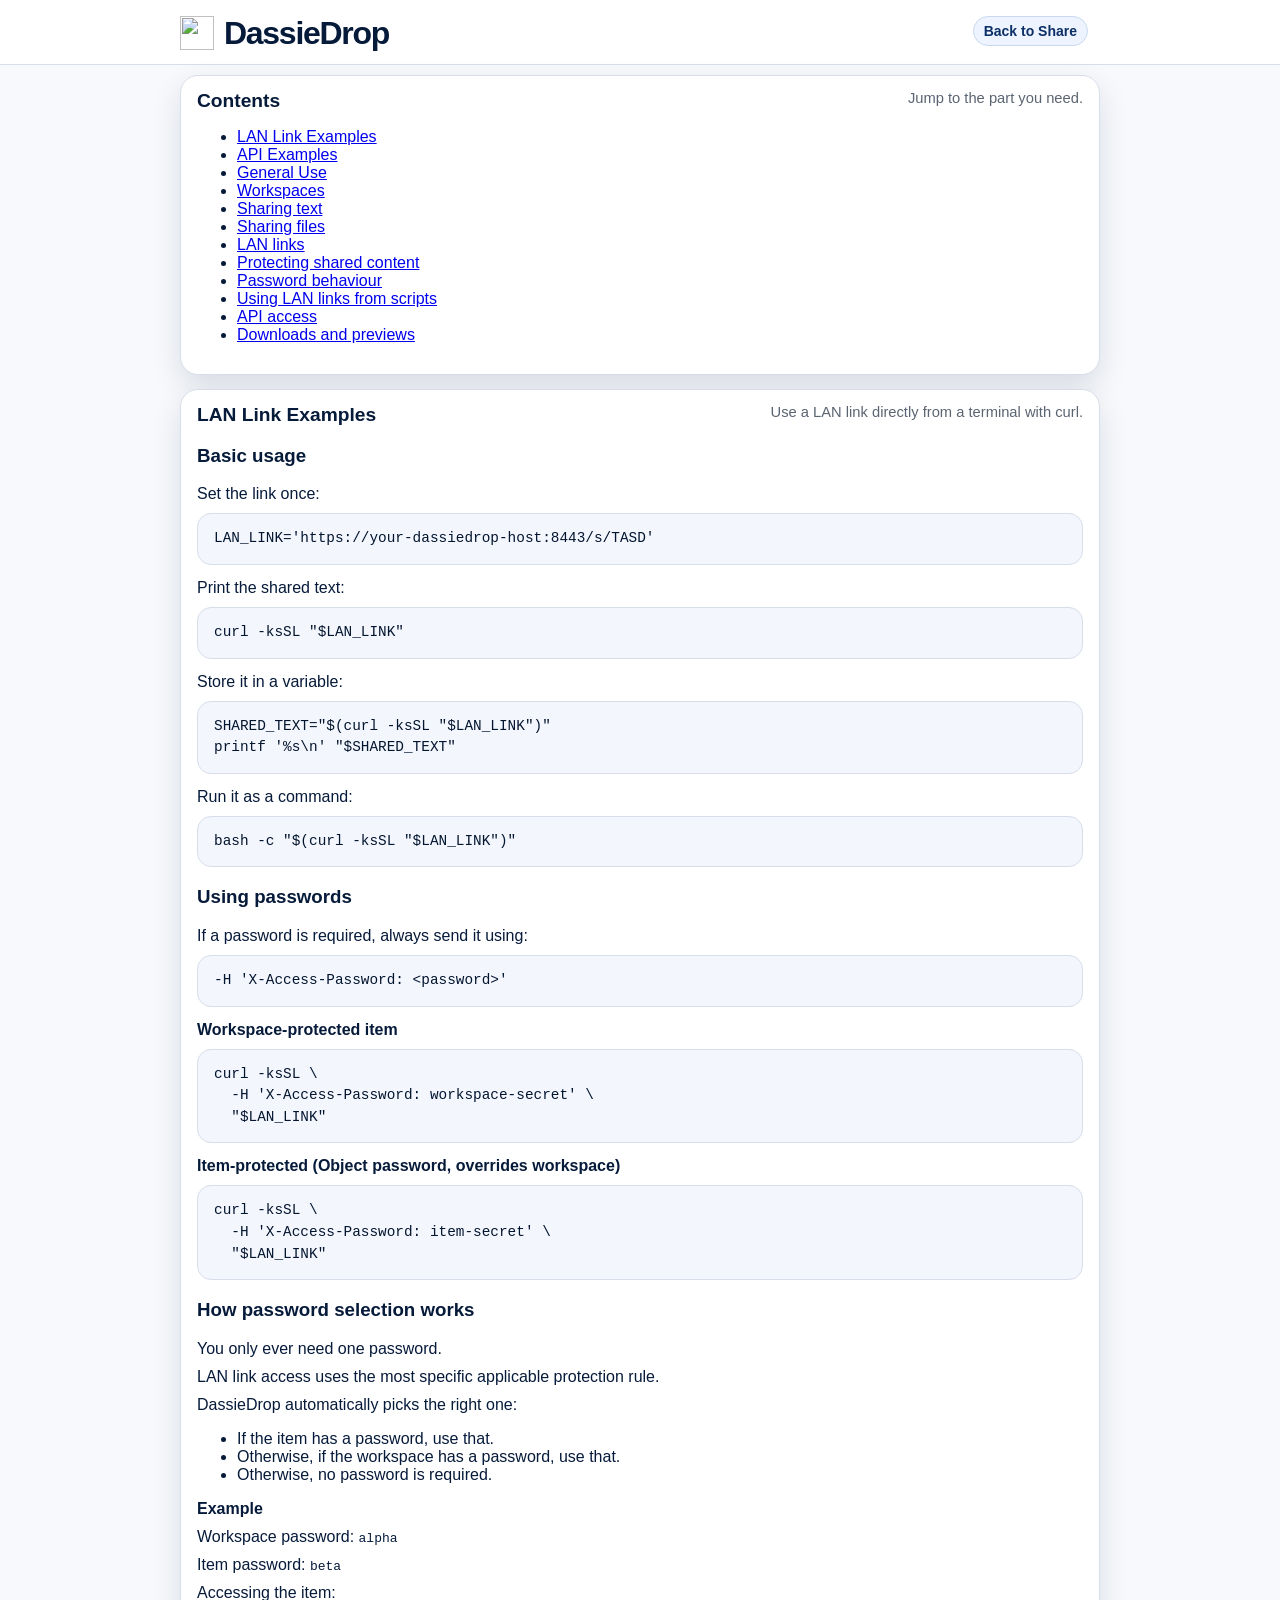
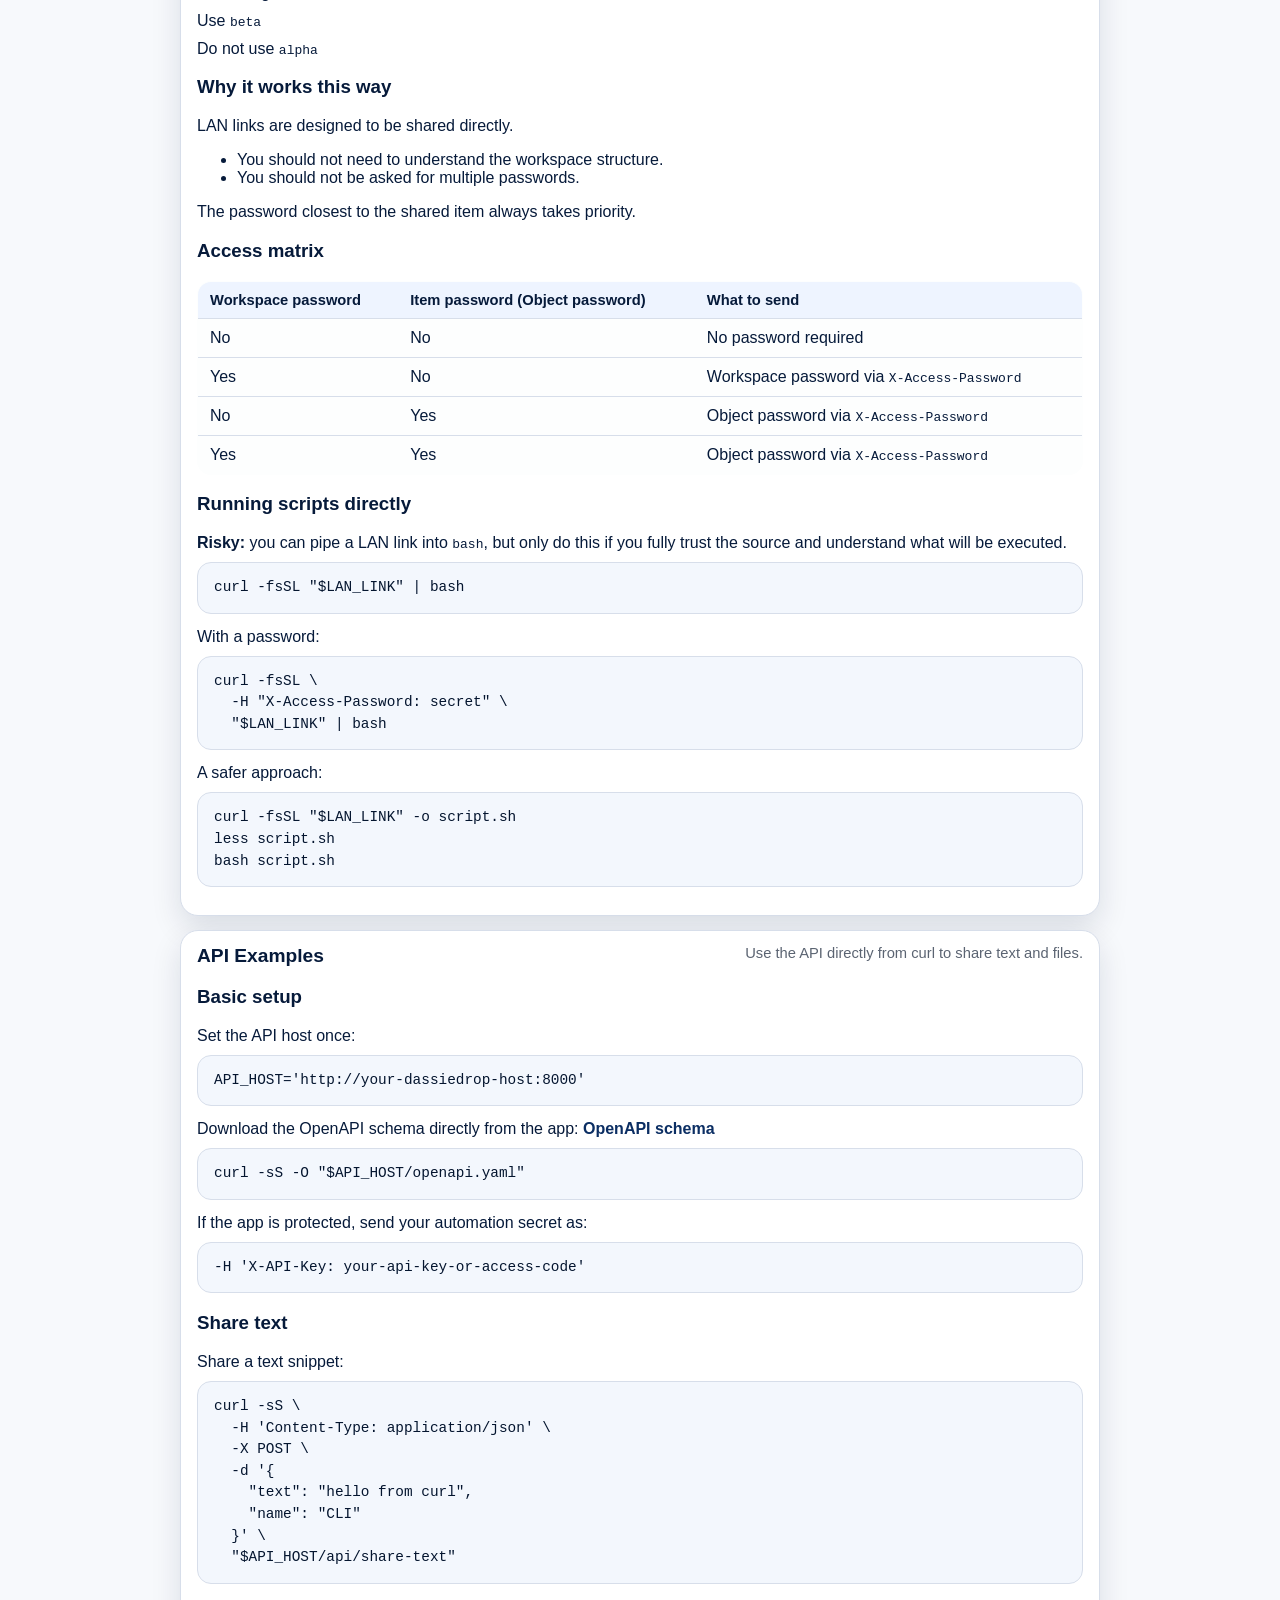
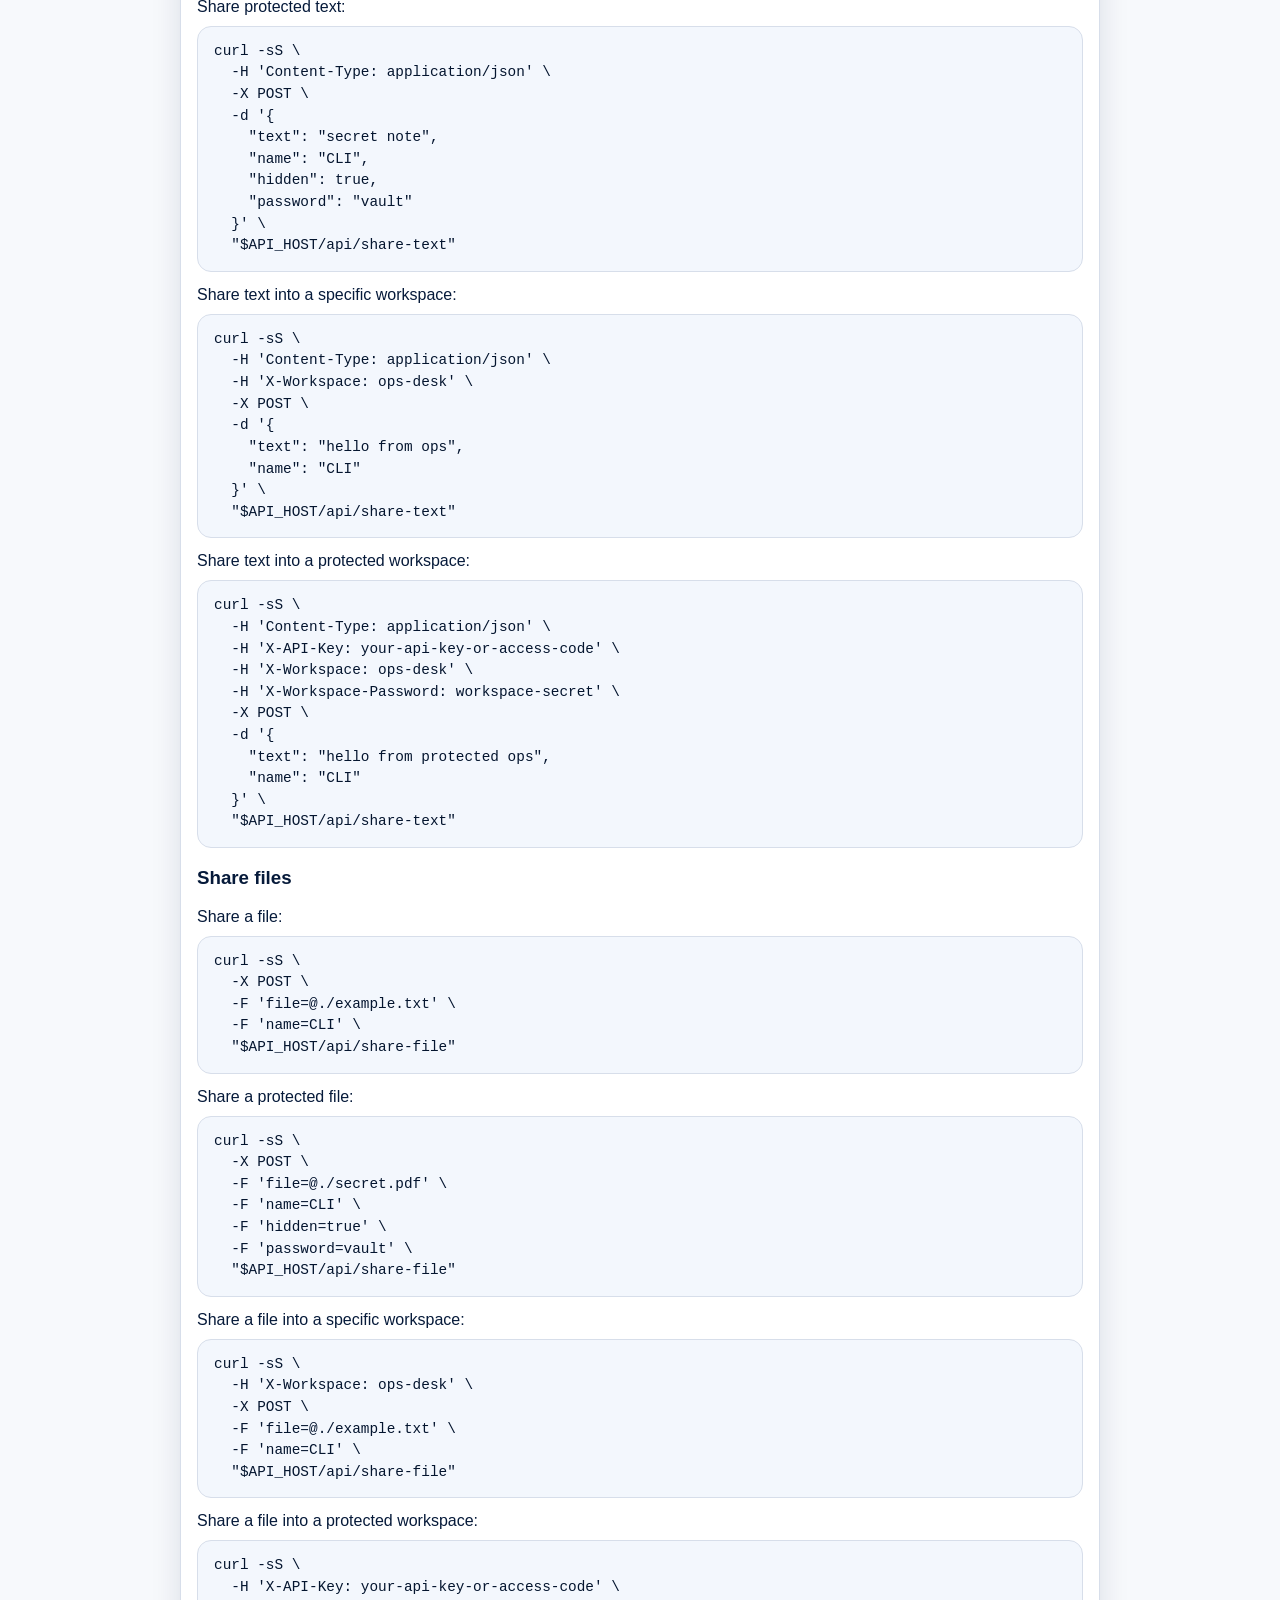
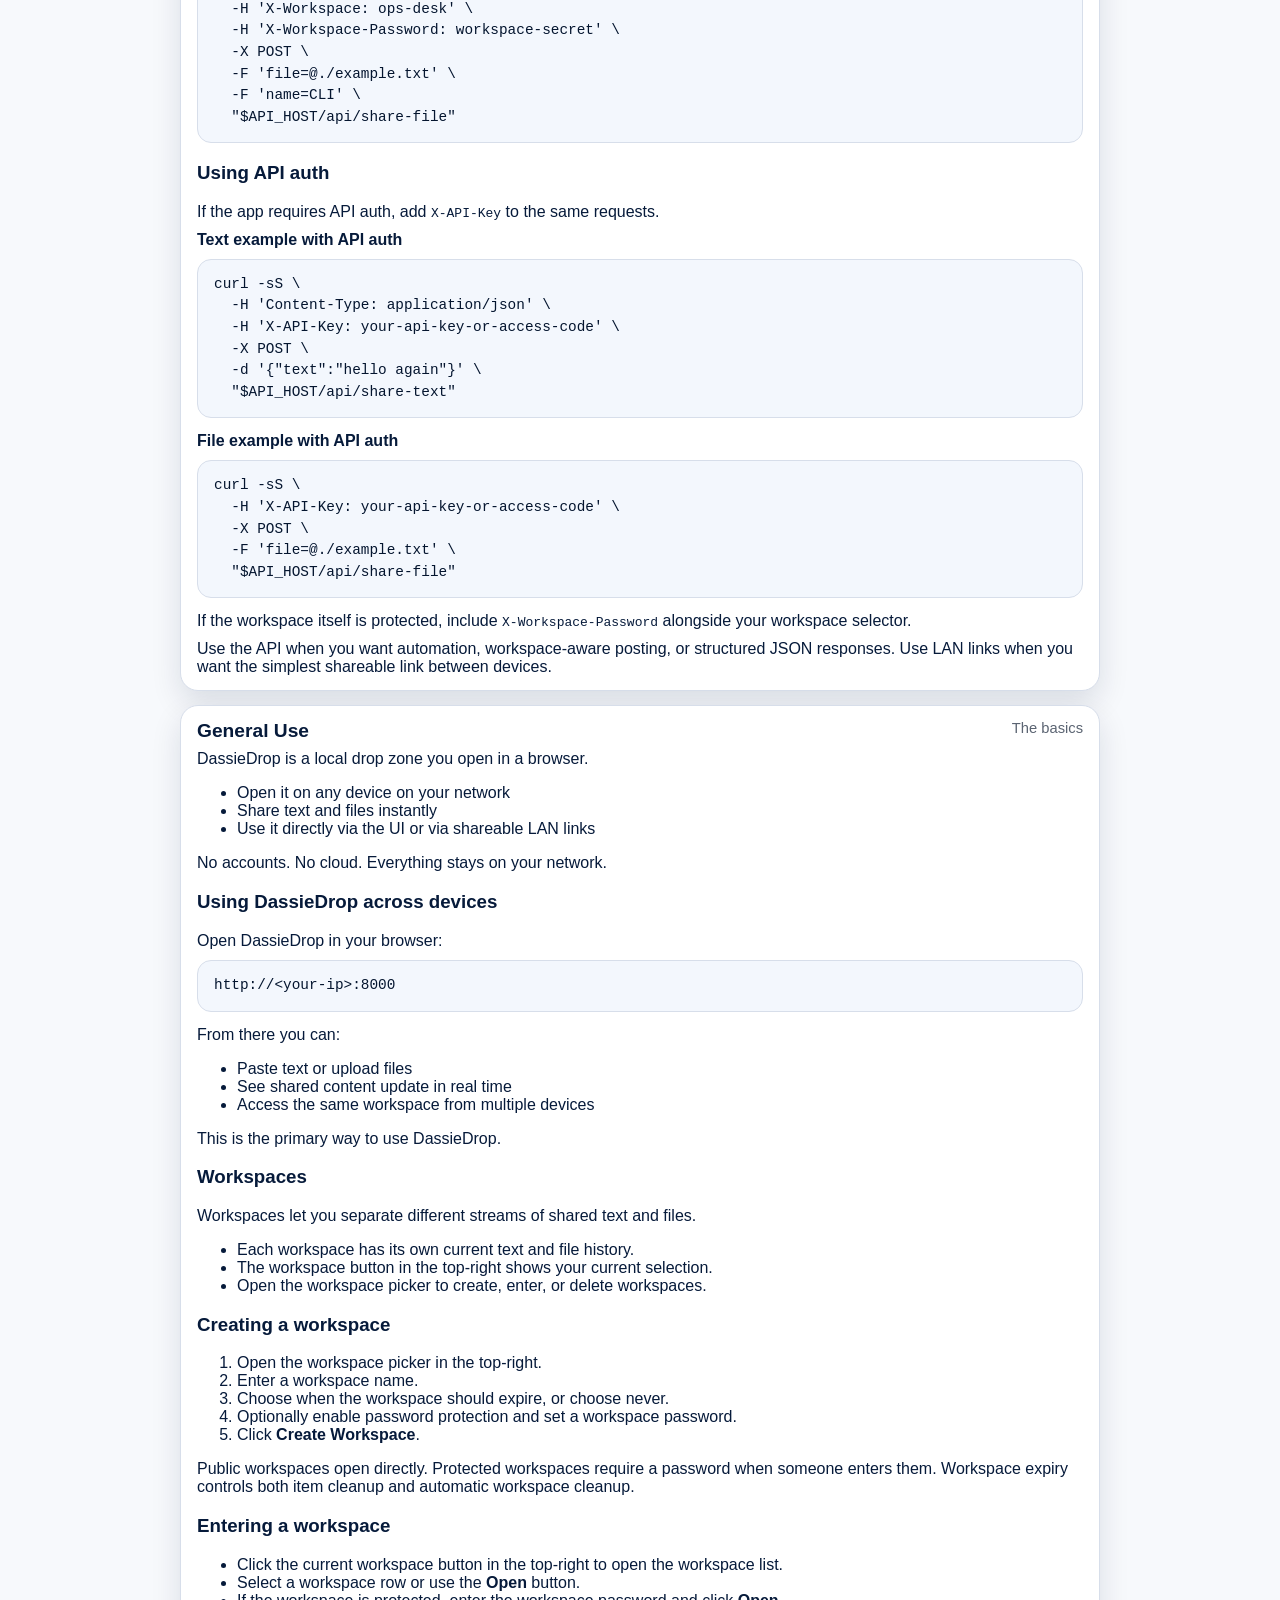
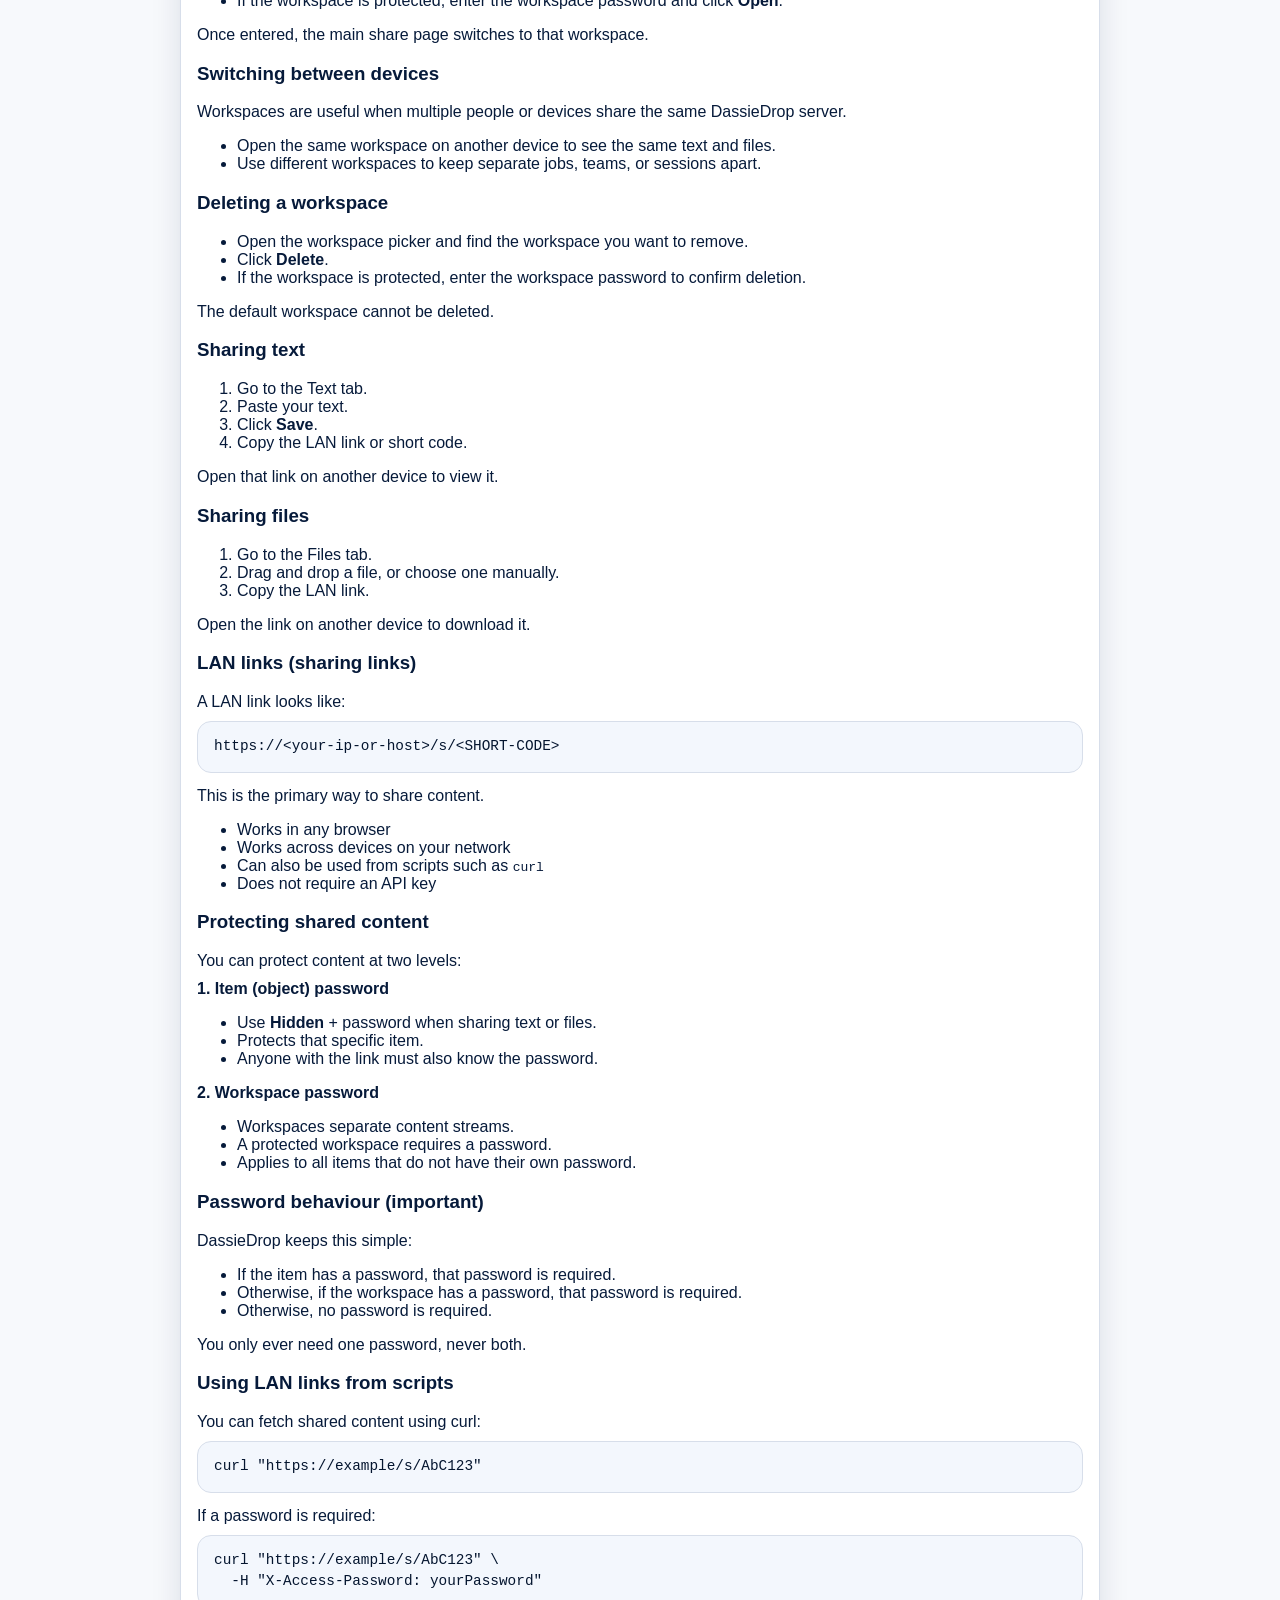
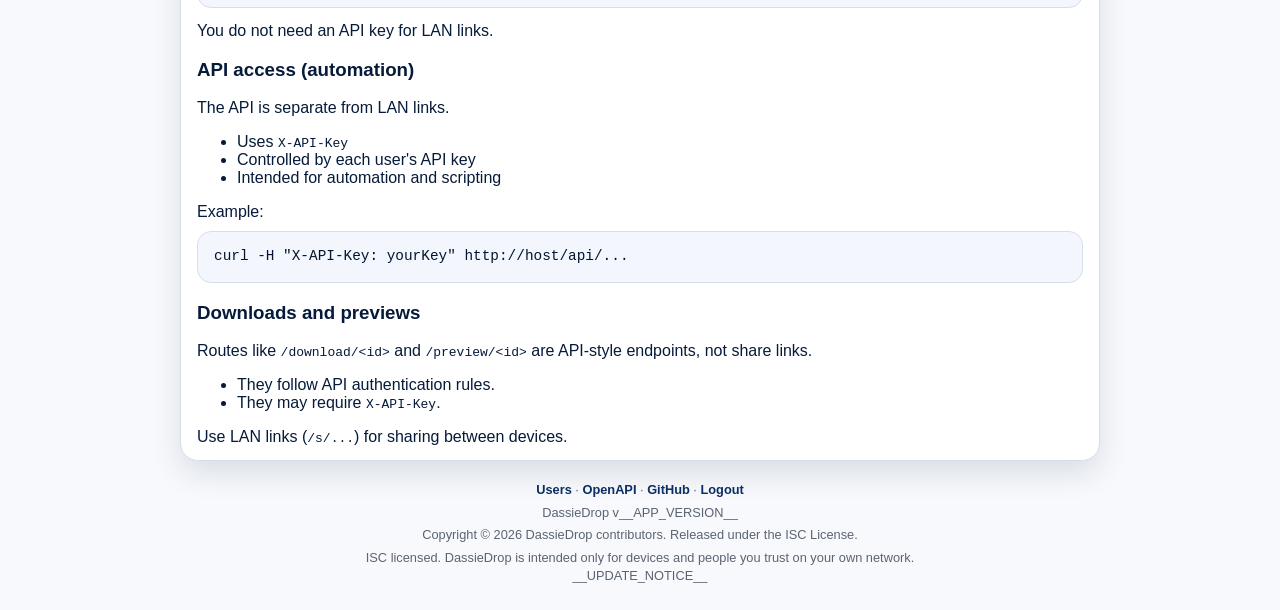
==== commit 8400ac4b: "Move workspace unlock to dedicated page" ====
--- a/templates/help.html
+++ b/templates/help.html
@@ -6,7 +6,7 @@
   <title>DassieDrop Help</title>
   <meta name="dassiedrop-csrf-token" content="__CSRF_TOKEN__">
   <link rel="icon" type="image/png" href="/assets/DassieDrop-dassie-icon.png">
-  <link rel="stylesheet" href="/assets/app.css">
+  <link rel="stylesheet" href="/assets/app.css?v=__ASSET_VERSION__">
 </head>
 <body>
 <div class="header-bar">
@@ -334,7 +334,7 @@
         <h3>Entering a workspace</h3>
         <ul>
           <li>Click the current workspace button in the top-right to open the workspace list.</li>
-          <li>Select a workspace row or use the <strong>Enter</strong> button.</li>
+          <li>Select a workspace row or use the <strong>Open</strong> button.</li>
           <li>If the workspace is protected, enter the workspace password and click <strong>Open</strong>.</li>
         </ul>
         <p>Once entered, the main share page switches to that workspace.</p>
--- a/assets/app.css
+++ b/assets/app.css
@@ -149,6 +149,17 @@
 .tabs-panel {
   padding: 12px 16px;
 }
+.tabs-access-link {
+  margin-left: auto;
+  color: var(--accent);
+  font-weight: 800;
+  font-size: 0.92rem;
+  text-decoration: none;
+}
+.tabs-access-link:hover {
+  color: var(--accent-strong);
+  text-decoration: underline;
+}
 .header-help-link {
   display: inline-flex;
   align-items: center;
@@ -172,6 +183,33 @@
 .header-help-link:focus-visible {
   outline: 2px solid var(--ring);
   outline-offset: 2px;
+}
+.header-access-link {
+  display: none;
+  align-items: center;
+  justify-content: center;
+  width: 28px;
+  height: 28px;
+  border: 1px solid var(--line);
+  border-radius: 999px;
+  background: #eef2f7;
+  color: var(--accent);
+  text-decoration: none;
+  transition: background 120ms ease, border-color 120ms ease, color 120ms ease;
+}
+.header-access-link:hover {
+  background: #e4ebf4;
+  border-color: #c8d8f0;
+}
+.header-access-link:focus-visible {
+  outline: 2px solid var(--ring);
+  outline-offset: 2px;
+}
+.header-lock-icon {
+  display: block;
+  width: 17px;
+  height: 17px;
+  object-fit: contain;
 }
 .tab-btn {
   min-width: 120px;
@@ -1026,47 +1064,71 @@
 .workspace-create-row .password-field-wrap {
   width: 100%;
 }
-.workspace-auth-row {
-  display: flex;
-  flex-wrap: wrap;
-  align-items: center;
-  gap: 10px;
-  margin-top: 12px;
-}
-.workspace-auth-label {
-  flex: 1 1 100%;
-}
-.workspace-auth-input {
-  width: min(100%, 320px);
-}
-.workspace-auth-row .password-field-wrap {
-  width: min(100%, 320px);
-}
-.workspace-explicit-editor {
+.workspace-create-submit-row {
+  flex: 0 0 100%;
+  display: flex;
+}
+.workspace-create-submit {
+  flex: 0 0 auto;
+  width: fit-content;
+}
+.workspace-open-secondary {
+  color: var(--accent);
+  font-weight: 700;
+  text-decoration: none;
+}
+.workspace-open-secondary:hover,
+.workspace-open-secondary:focus-visible {
+  text-decoration: underline;
+}
+.access-manager {
+  display: grid;
+  grid-template-columns: minmax(0, 1fr) auto minmax(0, 1fr);
+  gap: 16px;
+  align-items: center;
+}
+.access-manager[hidden],
+#saveAccessBtn[hidden] {
+  display: none;
+}
+.workspace-password-panel {
+  display: grid;
+  gap: 8px;
+  margin-bottom: 22px;
+  padding-bottom: 22px;
+  border-bottom: 1px solid var(--line);
+}
+.workspace-password-panel[hidden] {
+  display: none;
+}
+.workspace-password-panel h3 {
+  margin: 0;
+  font-size: 1rem;
+}
+.access-column {
+  display: grid;
+  gap: 8px;
+}
+.access-column h3 {
+  margin: 0;
+  font-size: 1rem;
+}
+.access-select {
+  width: 100%;
+  min-height: 260px;
+  border: 1px solid var(--line);
+  border-radius: 14px;
+  background: #fff;
+  padding: 10px;
+  font: inherit;
+  color: var(--ink);
+}
+.access-transfer-actions {
   display: grid;
   gap: 10px;
-  margin-top: 14px;
-  padding-top: 14px;
-  border-top: 1px solid var(--line);
-}
-.workspace-user-choice-list {
-  display: flex;
-  flex-wrap: wrap;
-  gap: 8px;
-}
-.workspace-user-choice {
-  display: inline-flex;
-  align-items: center;
-  gap: 6px;
-  padding: 6px 9px;
-  border: 1px solid var(--line);
-  border-radius: 8px;
-  background: #f8fafc;
-  color: var(--ink);
-  font-size: 0.92rem;
-}
-.workspace-explicit-editor button {
-  justify-self: start;
+}
+.access-transfer-actions button {
+  white-space: nowrap;
 }
 .workspace-cancel-btn {
   background: #eef2f7;
@@ -1196,6 +1258,40 @@
   display: flex;
   flex-wrap: wrap;
   gap: 10px;
+  margin-top: 20px;
+  padding-top: 18px;
+  border-top: 1px solid var(--line);
+}
+.authenticator-actions {
+  display: flex;
+  flex-wrap: wrap;
+  gap: 10px;
+}
+.totp-setup-panel {
+  display: grid;
+  gap: 10px;
+  margin-top: 8px;
+}
+.totp-setup-panel[hidden] {
+  display: none;
+}
+.totp-qr-code {
+  width: fit-content;
+  padding: 8px;
+  border: 1px solid var(--line);
+  border-radius: 8px;
+  background: #fff;
+}
+.totp-qr-code svg {
+  display: block;
+  width: 220px;
+  height: 220px;
+  image-rendering: pixelated;
+}
+.totp-setup-panel input[readonly] {
+  background: #f8fafc;
+  font-family: ui-monospace, SFMono-Regular, Consolas, "Liberation Mono", monospace;
+  font-size: 0.86rem;
 }
 .user-item {
   display: flex;
@@ -1233,6 +1329,16 @@
   color: var(--muted);
   font-size: 0.9rem;
 }
+@media (max-width: 900px) {
+  .header-access-link {
+    display: inline-flex;
+    width: 34px;
+    height: 34px;
+  }
+  .tabs-access-link {
+    display: none;
+  }
+}
 @media (max-width: 720px) {
   .shell { padding: 18px; }
   .hero {
@@ -1355,14 +1461,14 @@
   .entry-table td {
     padding-top: 0;
   }
-  .workspace-auth-input {
-    width: 100%;
-  }
   .workspace-expiry-label,
   .workspace-expiry-select {
     width: 100%;
   }
-  .workspace-auth-row button {
-    flex: 1 1 140px;
-  }
-}
+  .access-manager {
+    grid-template-columns: 1fr;
+  }
+  .access-transfer-actions {
+    grid-template-columns: 1fr 1fr;
+  }
+}
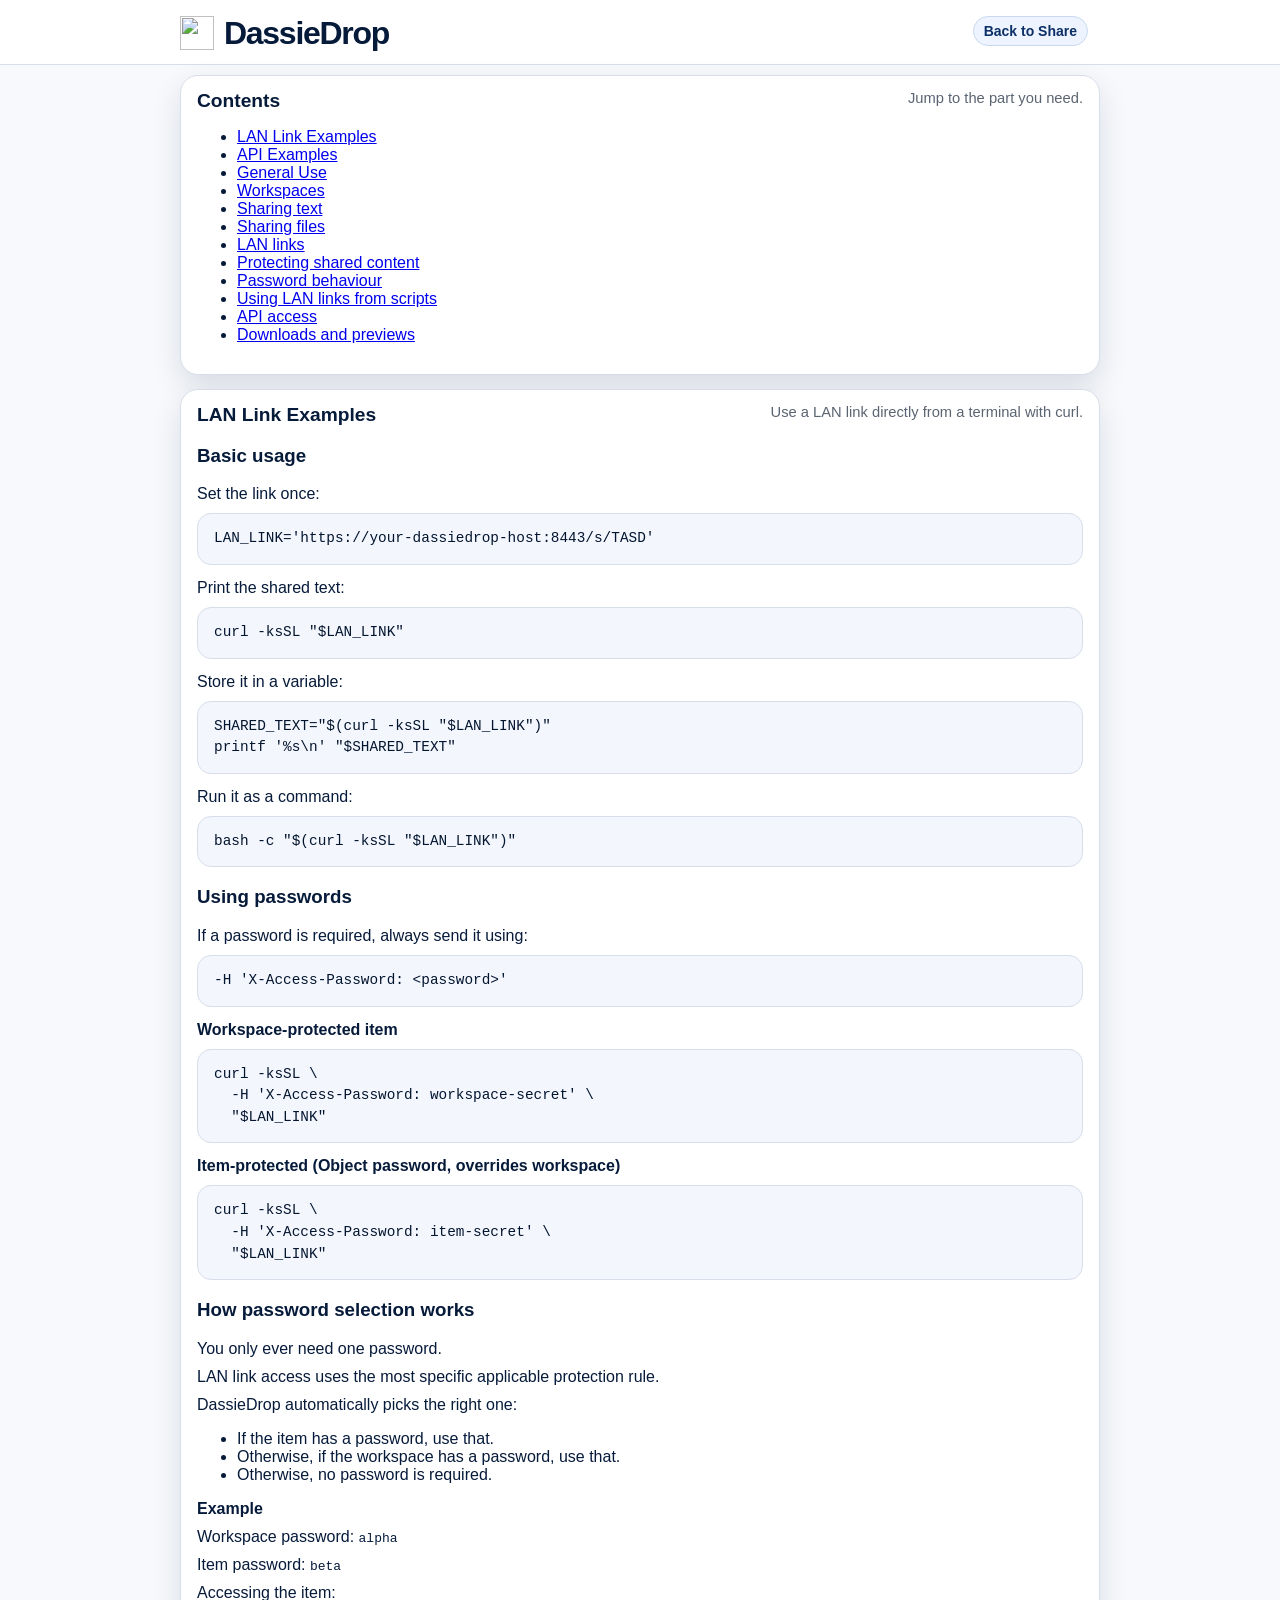
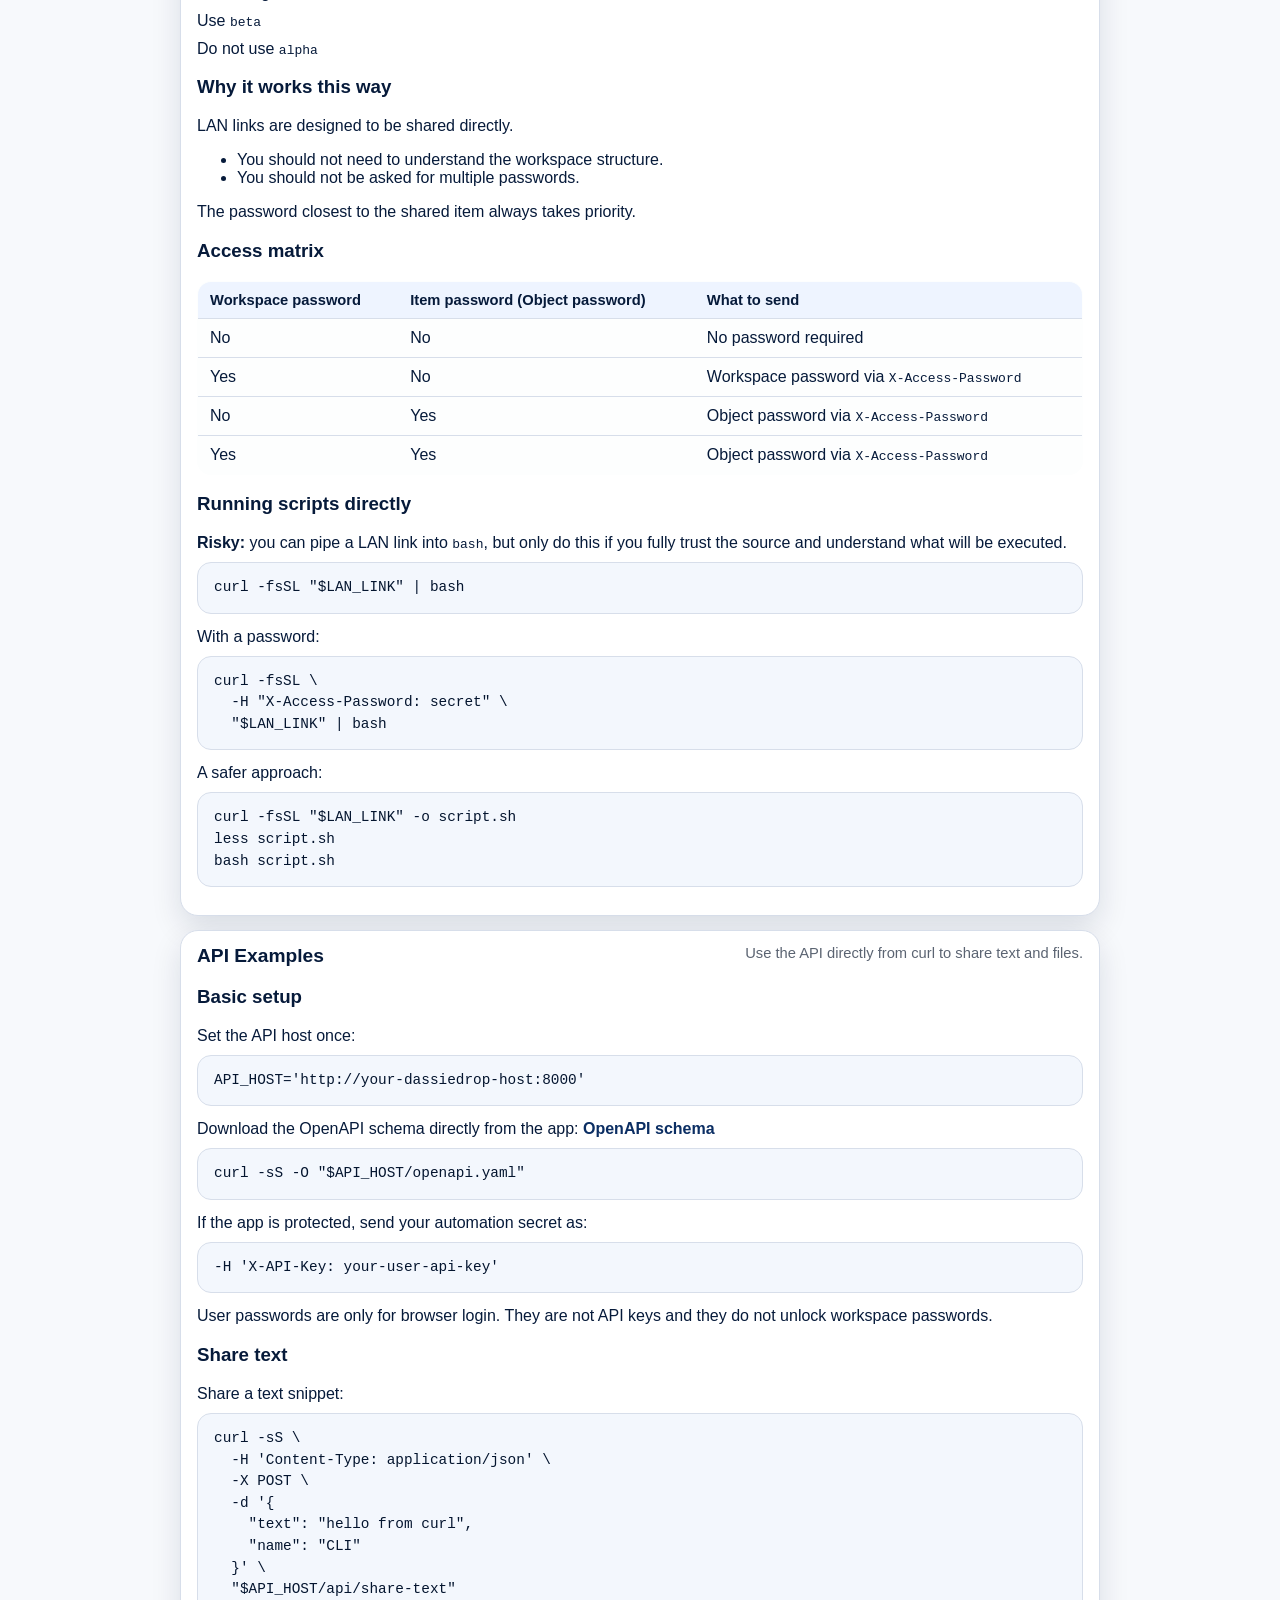
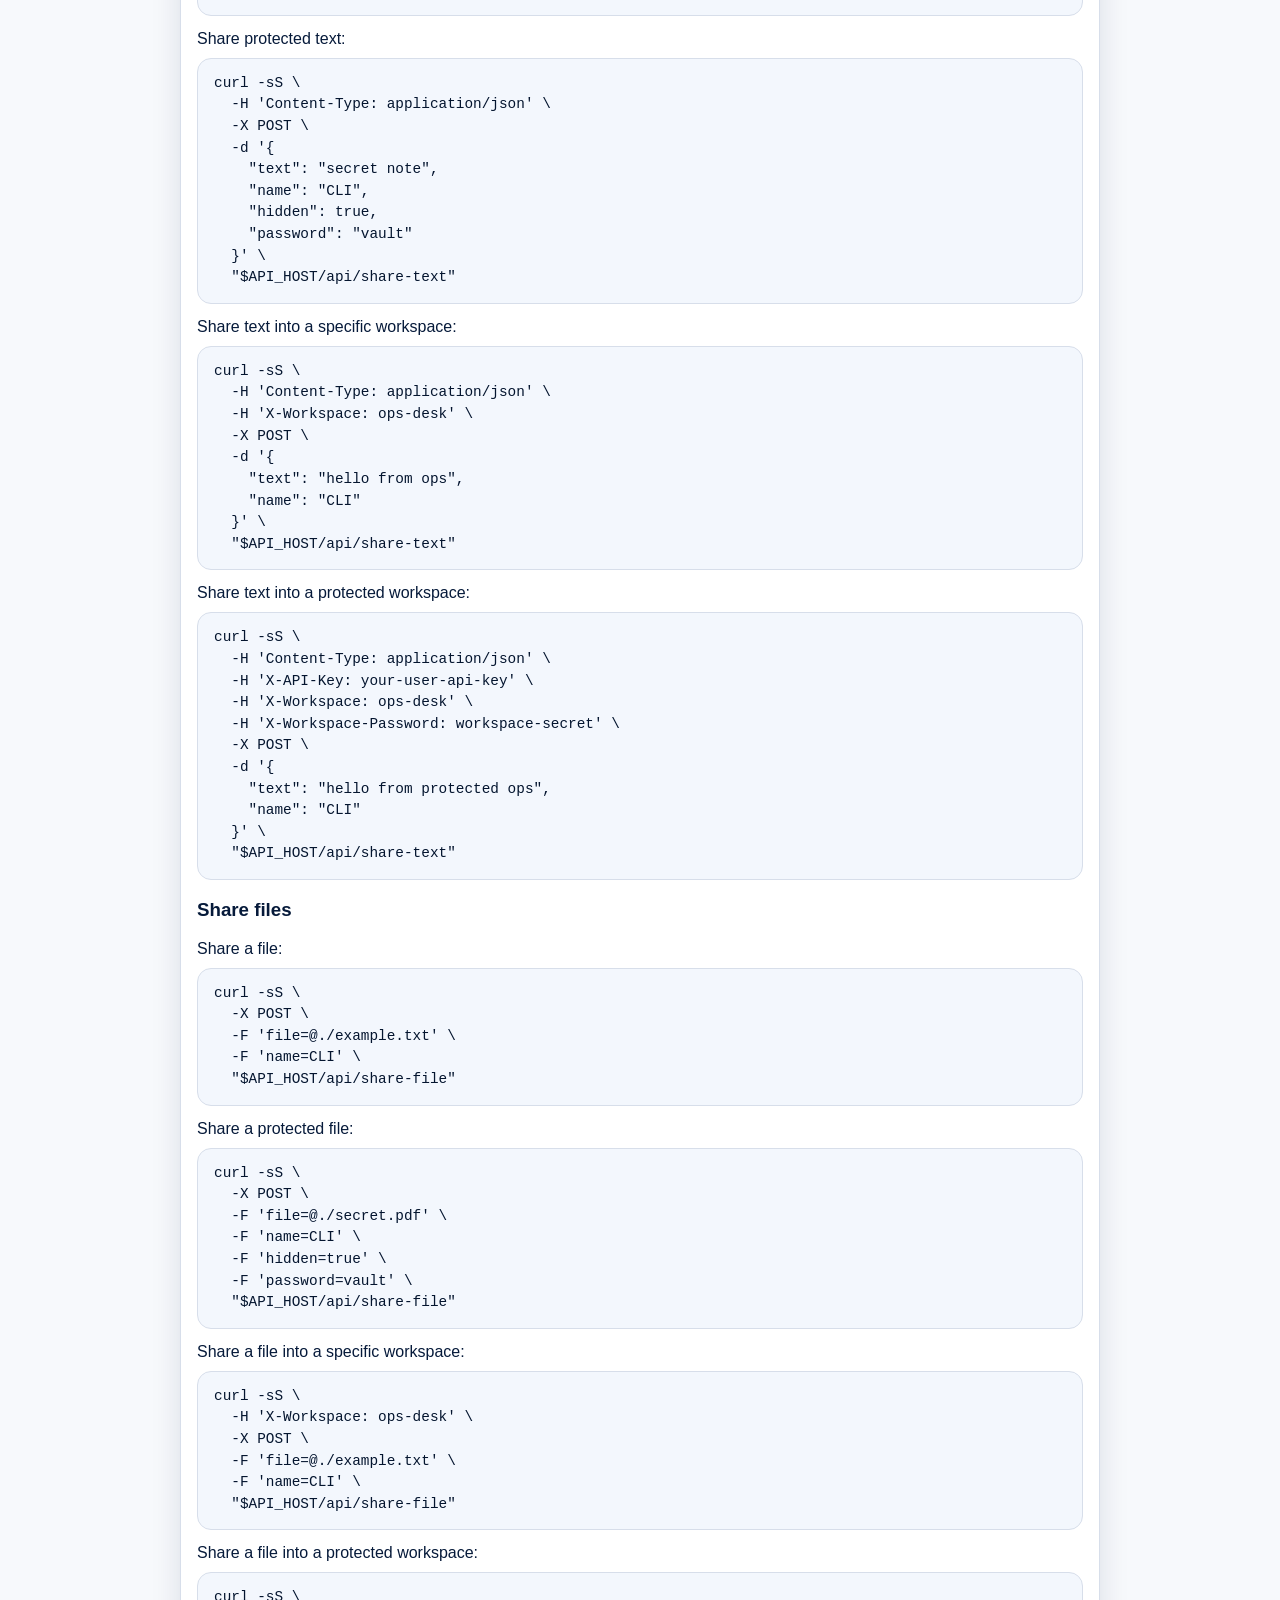
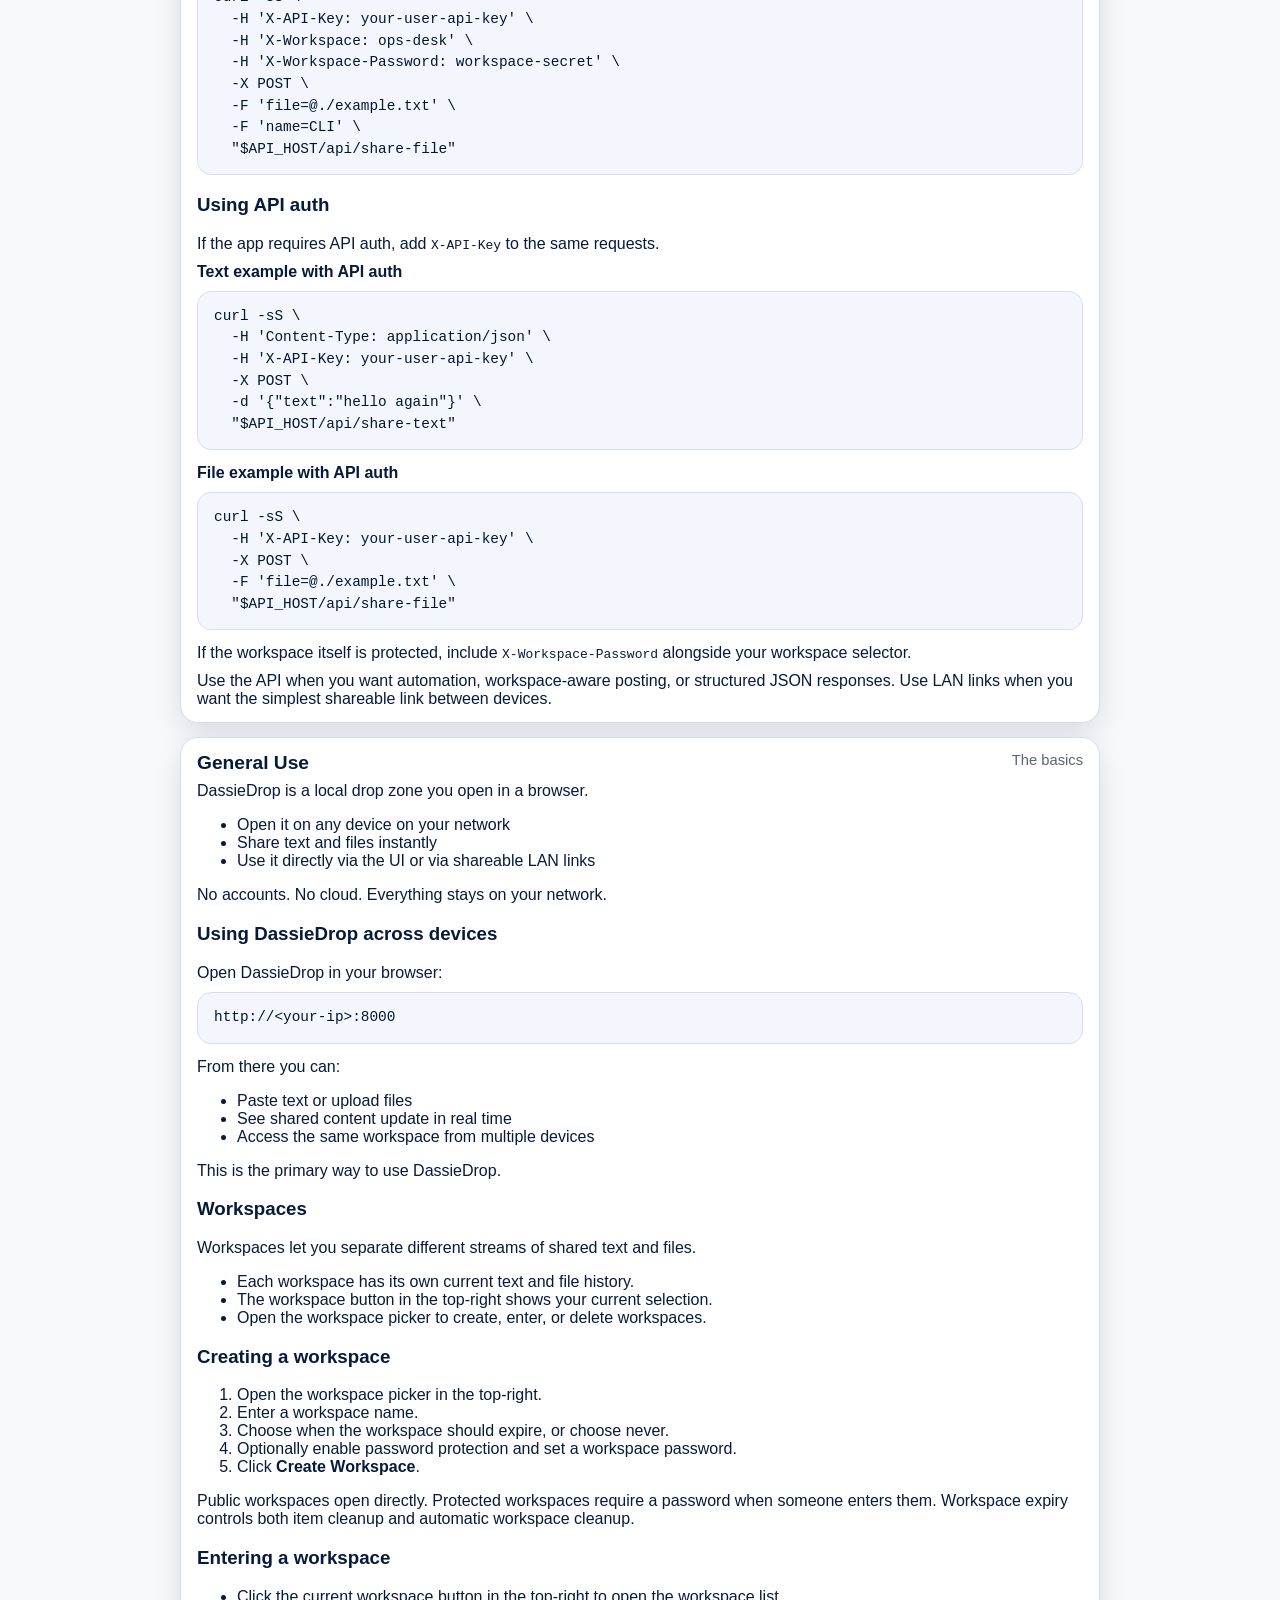
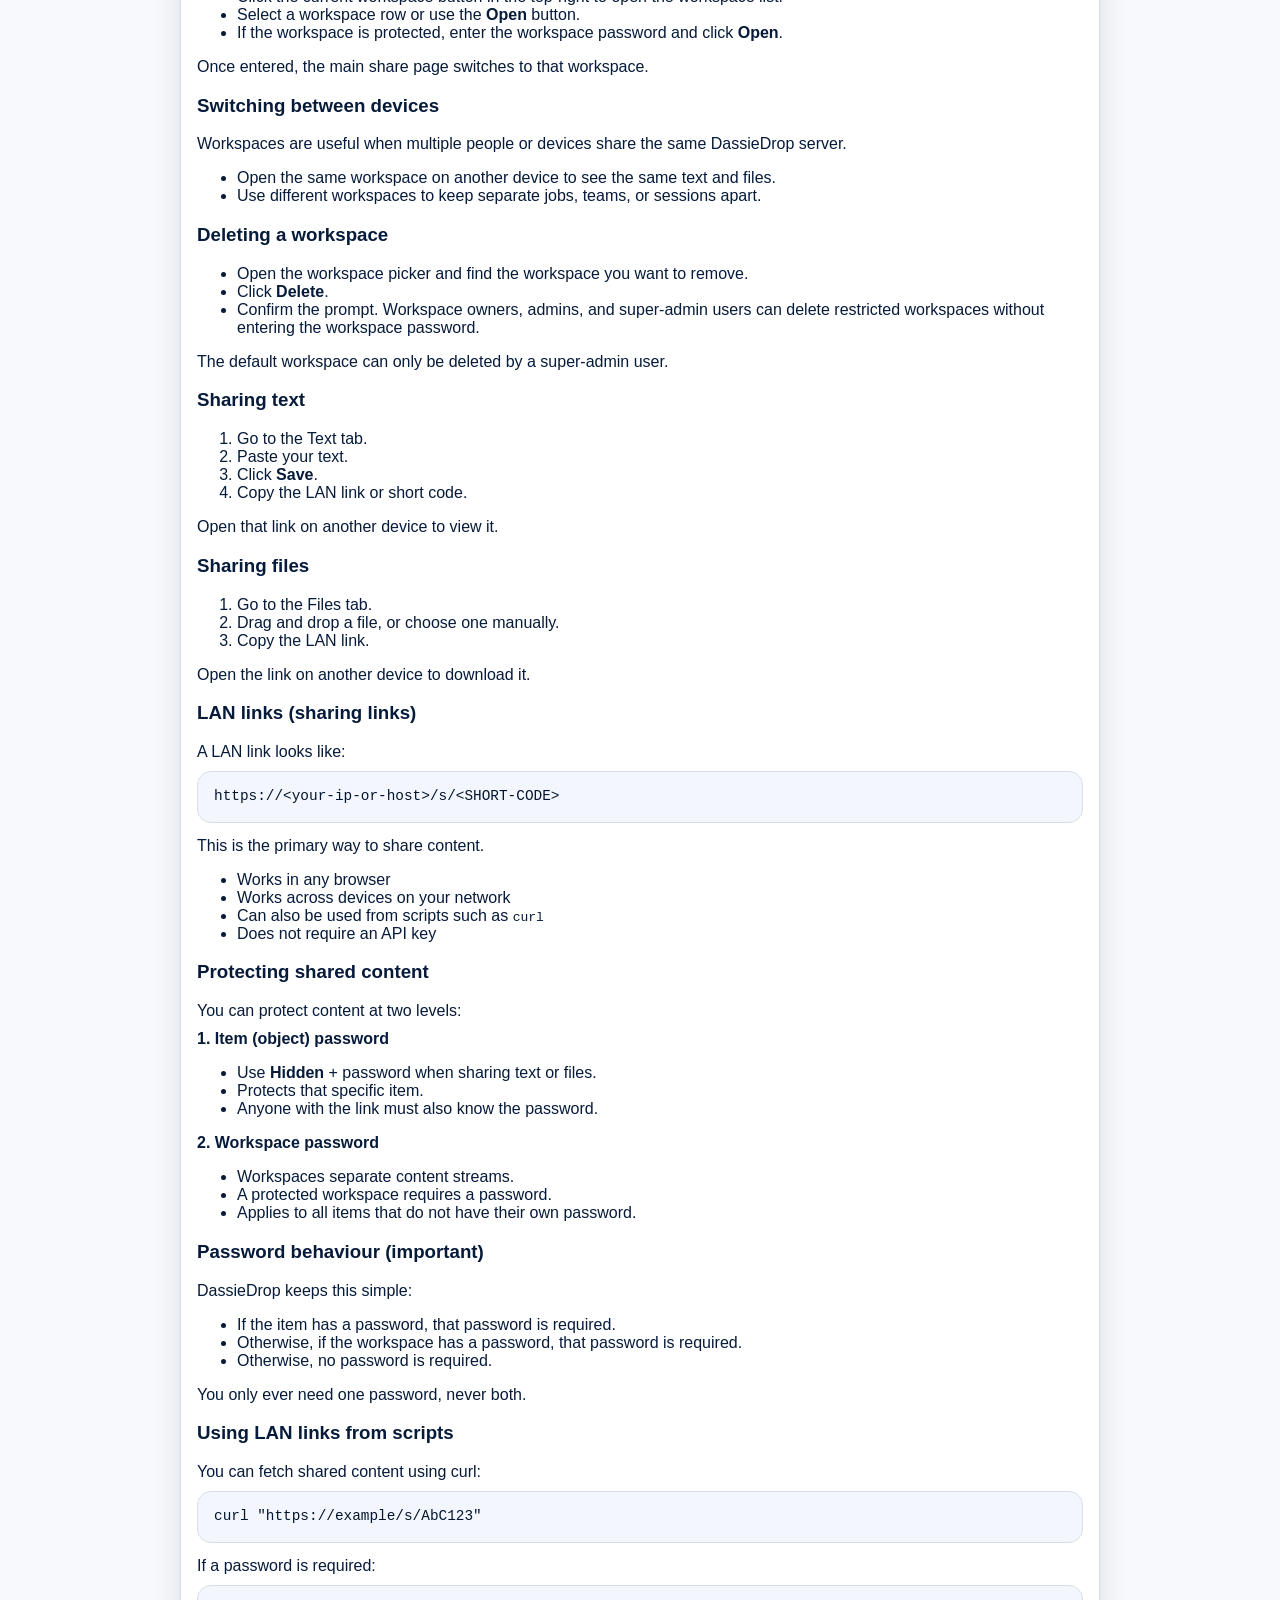
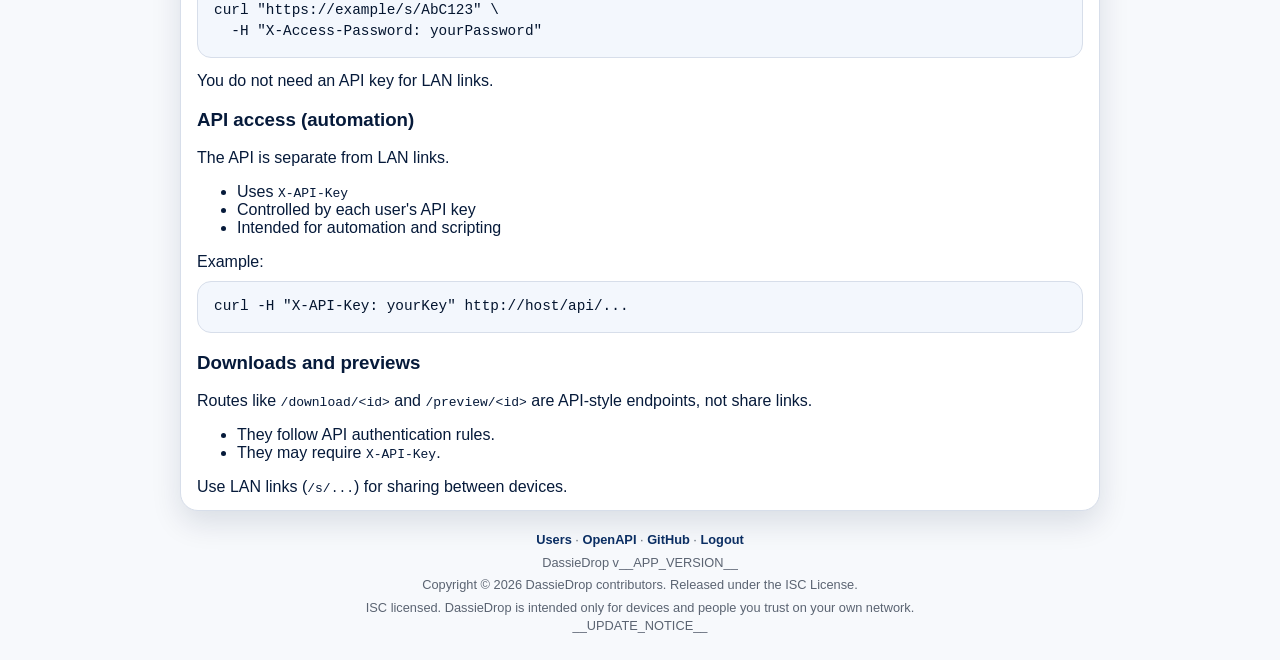
==== commit b6ba2039: "Correct docs for current access rules" ====
--- a/templates/help.html
+++ b/templates/help.html
@@ -181,7 +181,8 @@
         <pre class="help-code"><code>curl -sS -O "$API_HOST/openapi.yaml"</code></pre>
 
         <p>If the app is protected, send your automation secret as:</p>
-        <pre class="help-code"><code>-H 'X-API-Key: your-api-key-or-access-code'</code></pre>
+        <pre class="help-code"><code>-H 'X-API-Key: your-user-api-key'</code></pre>
+        <p>User passwords are only for browser login. They are not API keys and they do not unlock workspace passwords.</p>
 
         <h3>Share text</h3>
         <p>Share a text snippet:</p>
@@ -220,7 +221,7 @@
         <p>Share text into a protected workspace:</p>
         <pre class="help-code"><code>curl -sS \
   -H 'Content-Type: application/json' \
-  -H 'X-API-Key: your-api-key-or-access-code' \
+  -H 'X-API-Key: your-user-api-key' \
   -H 'X-Workspace: ops-desk' \
   -H 'X-Workspace-Password: workspace-secret' \
   -X POST \
@@ -257,7 +258,7 @@
 
         <p>Share a file into a protected workspace:</p>
         <pre class="help-code"><code>curl -sS \
-  -H 'X-API-Key: your-api-key-or-access-code' \
+  -H 'X-API-Key: your-user-api-key' \
   -H 'X-Workspace: ops-desk' \
   -H 'X-Workspace-Password: workspace-secret' \
   -X POST \
@@ -271,14 +272,14 @@
         <p><strong>Text example with API auth</strong></p>
         <pre class="help-code"><code>curl -sS \
   -H 'Content-Type: application/json' \
-  -H 'X-API-Key: your-api-key-or-access-code' \
+  -H 'X-API-Key: your-user-api-key' \
   -X POST \
   -d '{"text":"hello again"}' \
   "$API_HOST/api/share-text"</code></pre>
 
         <p><strong>File example with API auth</strong></p>
         <pre class="help-code"><code>curl -sS \
-  -H 'X-API-Key: your-api-key-or-access-code' \
+  -H 'X-API-Key: your-user-api-key' \
   -X POST \
   -F 'file=@./example.txt' \
   "$API_HOST/api/share-file"</code></pre>
@@ -350,9 +351,9 @@
         <ul>
           <li>Open the workspace picker and find the workspace you want to remove.</li>
           <li>Click <strong>Delete</strong>.</li>
-          <li>If the workspace is protected, enter the workspace password to confirm deletion.</li>
-        </ul>
-        <p>The default workspace cannot be deleted.</p>
+          <li>Confirm the prompt. Workspace owners, admins, and super-admin users can delete restricted workspaces without entering the workspace password.</li>
+        </ul>
+        <p>The default workspace can only be deleted by a super-admin user.</p>
 
         <h3 id="sharing-text">Sharing text</h3>
         <ol>
